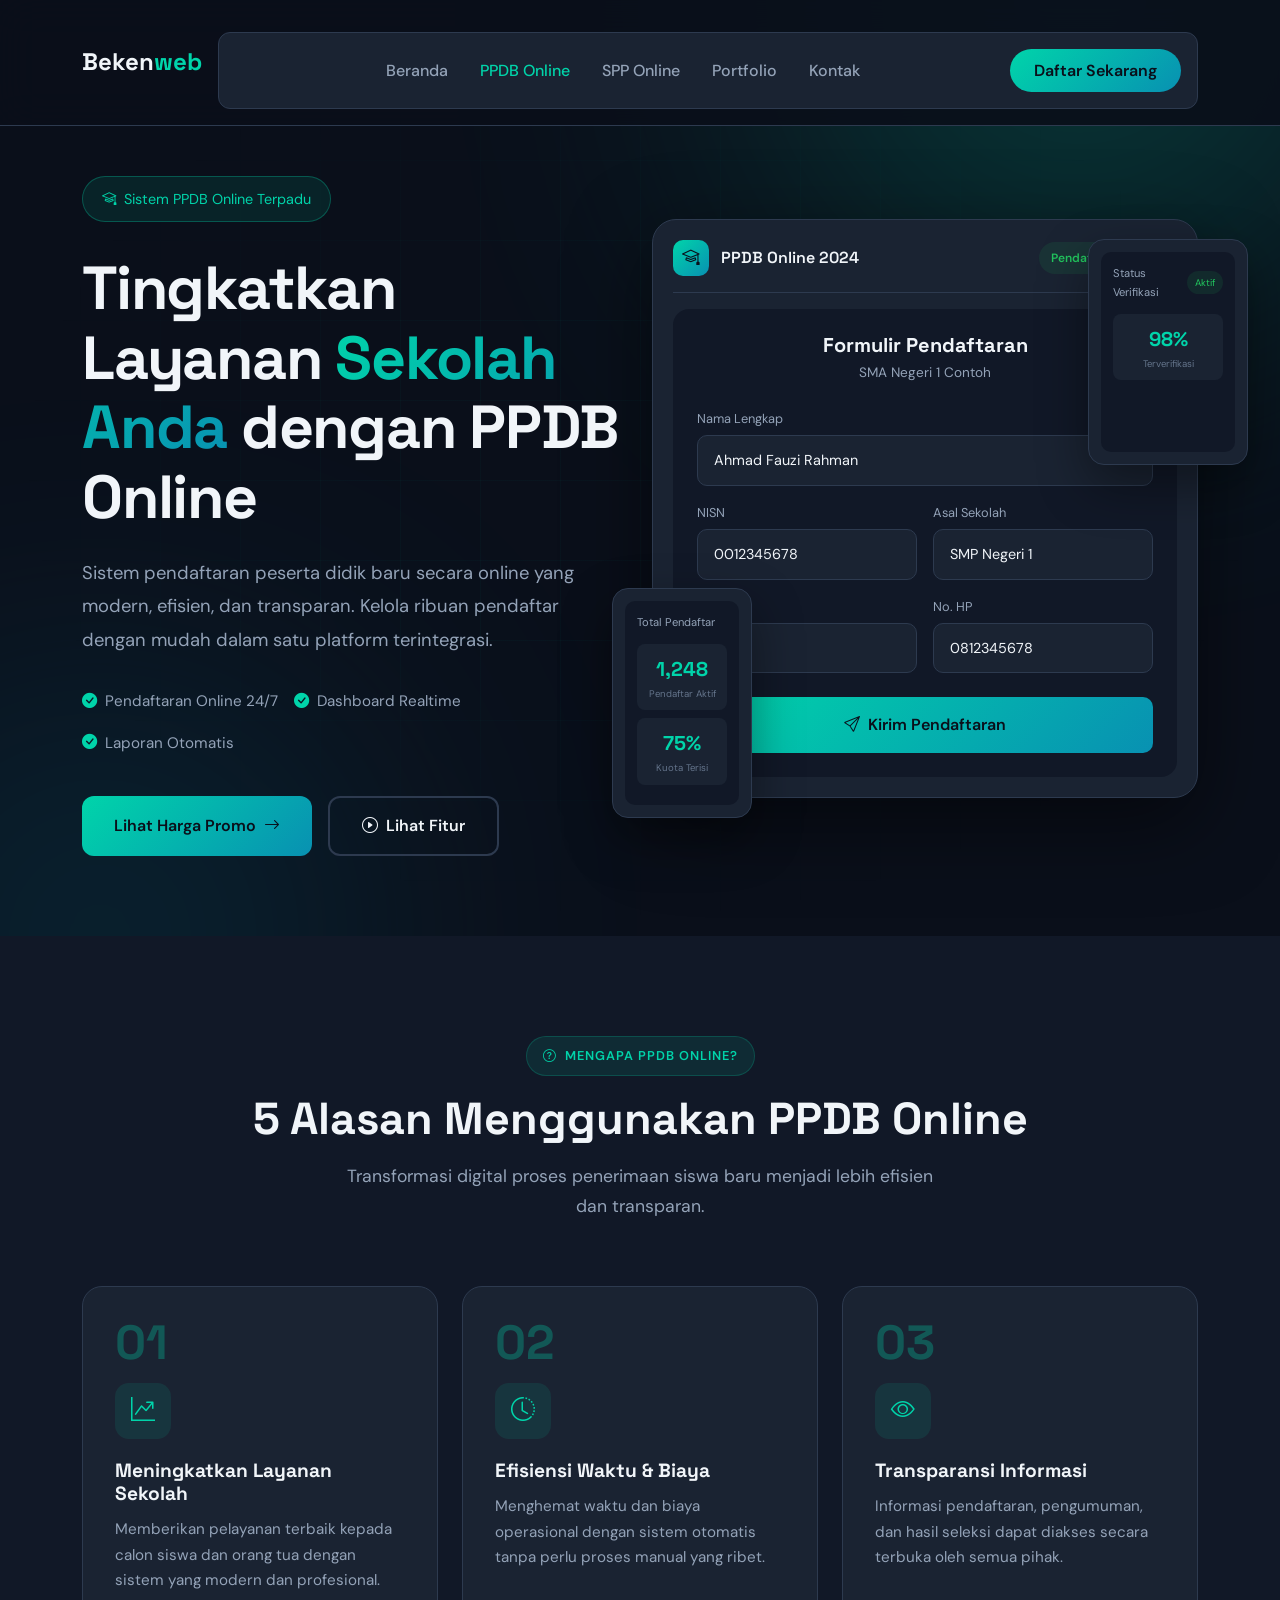
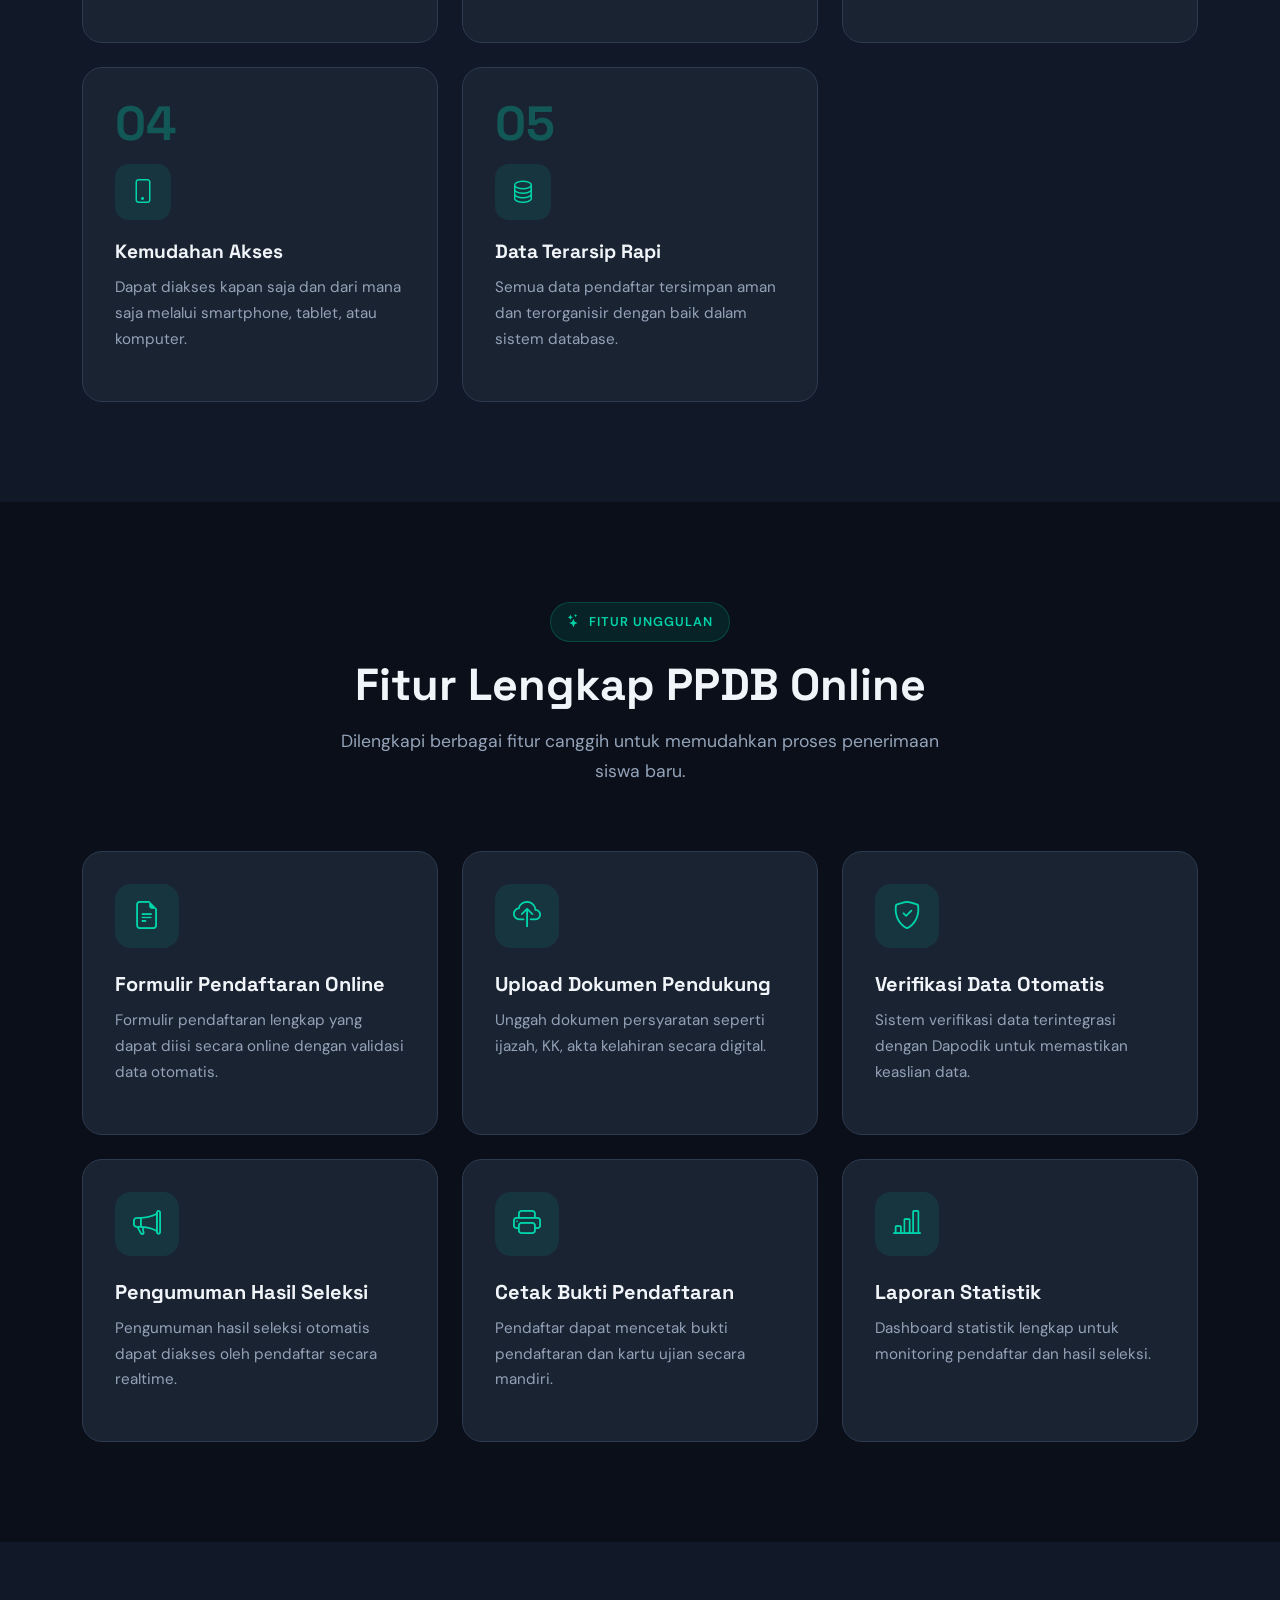
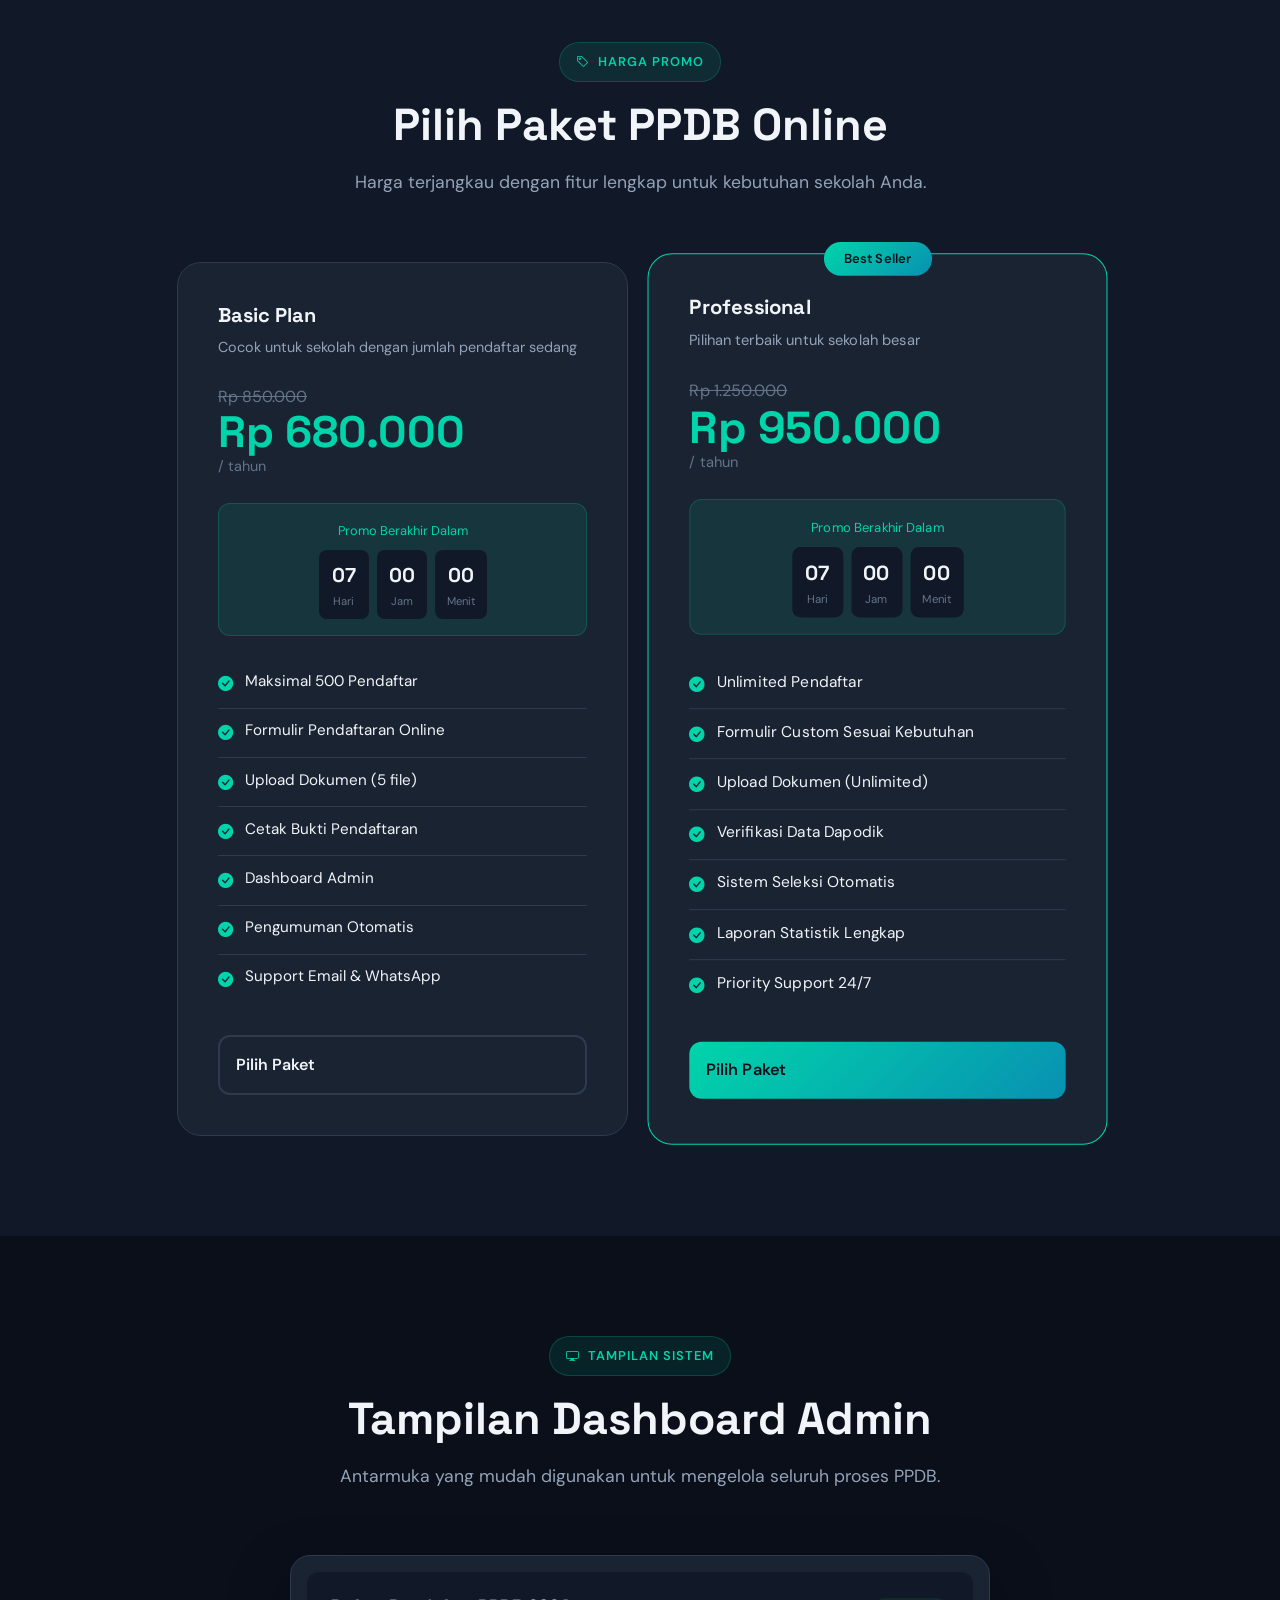
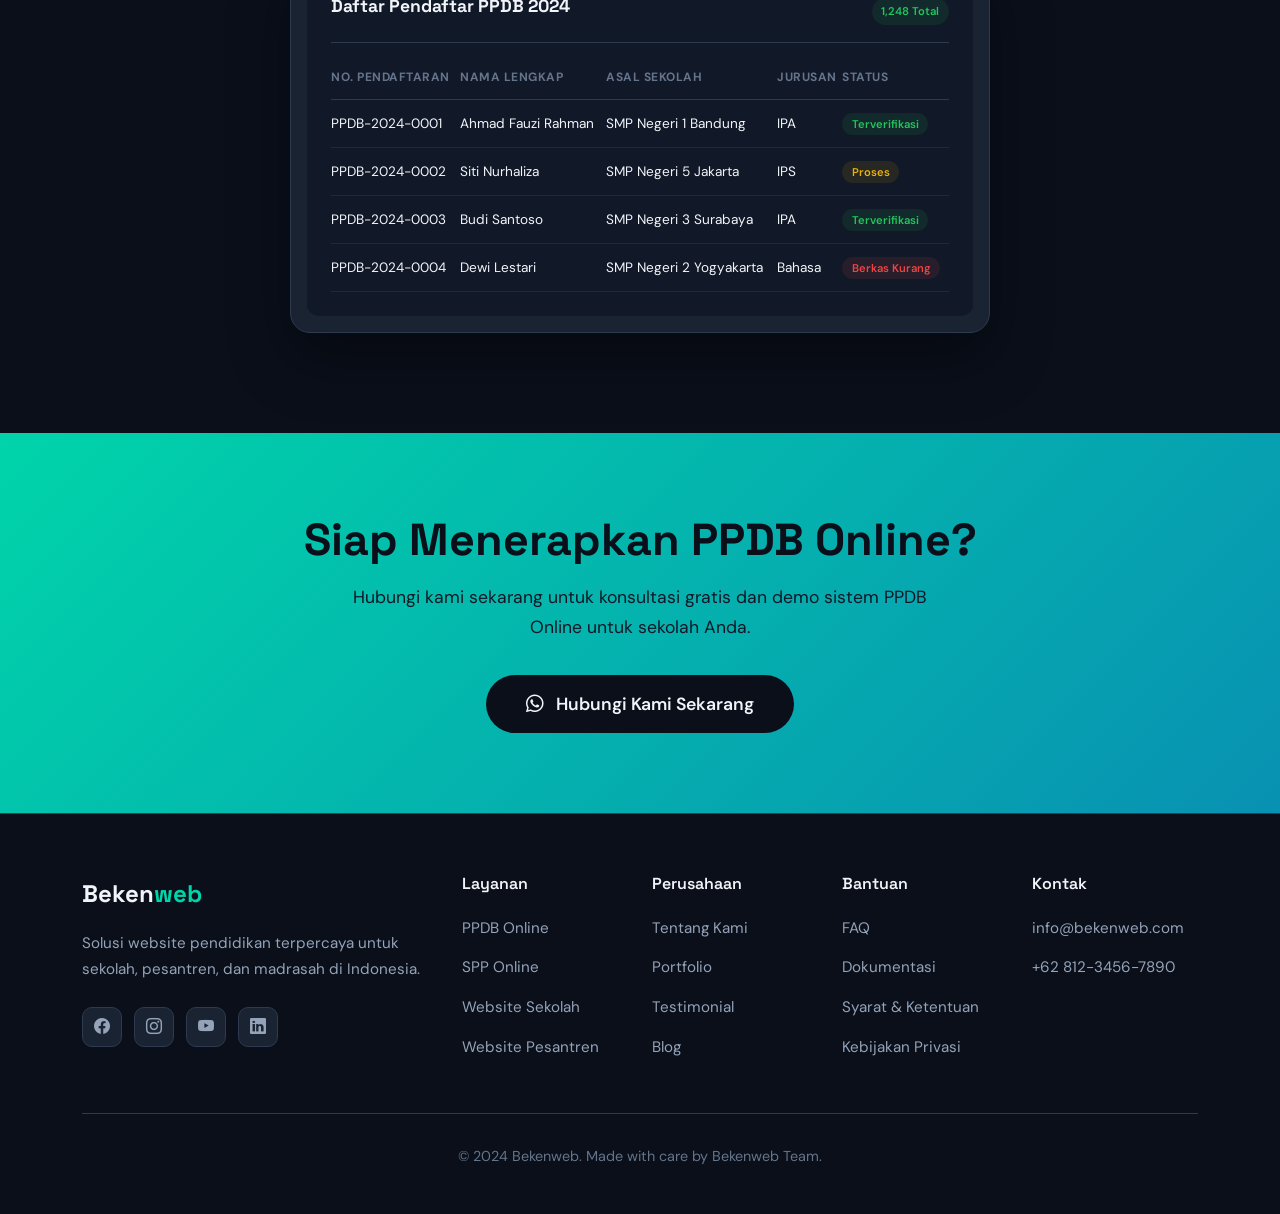
==== ppdb-online.html @ ae6b846a "feat: create new PPDB Online page featuring a hero section and application form mockup." ====
<!DOCTYPE html>
<html lang="id">
<head>
    <meta charset="UTF-8">
    <meta name="viewport" content="width=device-width, initial-scale=1.0">
    <title>PPDB Online - Bekenweb</title>
    <link href="https://cdn.jsdelivr.net/npm/bootstrap@5.3.2/dist/css/bootstrap.min.css" rel="stylesheet">
    <link href="https://cdn.jsdelivr.net/npm/bootstrap-icons@1.11.1/font/bootstrap-icons.css" rel="stylesheet">
    <link href="https://fonts.googleapis.com/css2?family=Space+Grotesk:wght@400;500;600;700&family=DM+Sans:wght@400;500;600;700&display=swap" rel="stylesheet">
    <style>
        :root {
            --bg-primary: #0a0f1a;
            --bg-secondary: #111827;
            --bg-card: #1a2332;
            --accent: #00d4aa;
            --accent-secondary: #0891b2;
            --text-primary: #f1f5f9;
            --text-secondary: #94a3b8;
            --text-muted: #64748b;
            --border-color: #2d3a4f;
            --gradient-1: linear-gradient(135deg, #00d4aa 0%, #0891b2 100%);
        }

        * {
            margin: 0;
            padding: 0;
            box-sizing: border-box;
        }

        html {
            scroll-behavior: smooth;
        }

        body {
            font-family: 'DM Sans', sans-serif;
            background: var(--bg-primary);
            color: var(--text-primary);
            overflow-x: hidden;
            line-height: 1.7;
        }

        h1, h2, h3, h4, h5, h6 {
            font-family: 'Space Grotesk', sans-serif;
            font-weight: 700;
        }

        /* Navbar */
        .navbar-custom {
            background: rgba(10, 15, 26, 0.9);
            backdrop-filter: blur(20px);
            border-bottom: 1px solid var(--border-color);
            padding: 1rem 0;
            transition: all 0.3s ease;
        }

        .navbar-custom.scrolled {
            padding: 0.5rem 0;
            background: rgba(10, 15, 26, 0.95);
        }

        .navbar-brand {
            font-family: 'Space Grotesk', sans-serif;
            font-weight: 700;
            font-size: 1.5rem;
            color: var(--text-primary) !important;
        }

        .navbar-brand span {
            color: var(--accent);
        }

        .nav-link {
            color: var(--text-secondary) !important;
            font-weight: 500;
            padding: 0.5rem 1rem !important;
            transition: all 0.3s ease;
        }

        .nav-link:hover {
            color: var(--accent) !important;
        }

        .nav-link.active {
            color: var(--accent) !important;
        }

        .btn-nav {
            background: var(--gradient-1);
            color: var(--bg-primary) !important;
            border: none;
            padding: 0.6rem 1.5rem;
            border-radius: 50px;
            font-weight: 600;
            transition: all 0.3s ease;
        }

        .btn-nav:hover {
            transform: translateY(-2px);
            box-shadow: 0 8px 25px rgba(0, 212, 170, 0.4);
        }

        /* Hero Section */
        .hero-section {
            min-height: 100vh;
            position: relative;
            display: flex;
            align-items: center;
            padding: 160px 0 80px;
            overflow: hidden;
        }

        .hero-bg {
            position: absolute;
            inset: 0;
            z-index: -1;
        }

        .hero-gradient {
            position: absolute;
            border-radius: 50%;
            filter: blur(150px);
            opacity: 0.4;
        }

        .hero-gradient-1 {
            width: 800px;
            height: 800px;
            background: radial-gradient(circle, var(--accent) 0%, transparent 70%);
            top: -400px;
            right: -200px;
        }

        .hero-gradient-2 {
            width: 600px;
            height: 600px;
            background: radial-gradient(circle, var(--accent-secondary) 0%, transparent 70%);
            bottom: -300px;
            left: -200px;
        }

        .hero-grid {
            position: absolute;
            inset: 0;
            background-image: 
                linear-gradient(rgba(0, 212, 170, 0.03) 1px, transparent 1px),
                linear-gradient(90deg, rgba(0, 212, 170, 0.03) 1px, transparent 1px);
            background-size: 80px 80px;
            mask-image: radial-gradient(ellipse at center, black 30%, transparent 70%);
        }

        .hero-content {
            position: relative;
            z-index: 2;
        }

        .hero-badge {
            display: inline-flex;
            align-items: center;
            gap: 0.5rem;
            background: rgba(0, 212, 170, 0.1);
            border: 1px solid rgba(0, 212, 170, 0.3);
            padding: 0.6rem 1.2rem;
            border-radius: 50px;
            font-size: 0.9rem;
            color: var(--accent);
            margin-bottom: 2rem;
            margin-top: 1rem;
        }

        .hero-title {
            font-size: clamp(2.5rem, 5vw, 3.8rem);
            line-height: 1.15;
            margin-bottom: 1.5rem;
            letter-spacing: -0.02em;
        }

        .hero-title .highlight {
            background: var(--gradient-1);
            -webkit-background-clip: text;
            -webkit-text-fill-color: transparent;
            background-clip: text;
        }

        .hero-desc {
            font-size: 1.15rem;
            color: var(--text-secondary);
            max-width: 520px;
            margin-bottom: 2rem;
            line-height: 1.8;
        }

        .hero-features {
            display: flex;
            flex-wrap: wrap;
            gap: 1rem;
            margin-bottom: 2.5rem;
        }

        .hero-feature-item {
            display: flex;
            align-items: center;
            gap: 0.5rem;
            color: var(--text-secondary);
            font-size: 0.95rem;
        }

        .hero-feature-item i {
            color: var(--accent);
        }

        .hero-buttons {
            display: flex;
            gap: 1rem;
            flex-wrap: wrap;
        }

        .btn-primary-custom {
            background: var(--gradient-1);
            color: var(--bg-primary);
            border: none;
            padding: 1rem 2rem;
            border-radius: 12px;
            font-weight: 600;
            font-size: 1rem;
            transition: all 0.3s ease;
            display: inline-flex;
            align-items: center;
            gap: 0.5rem;
            text-decoration: none;
        }

        .btn-primary-custom:hover {
            transform: translateY(-3px);
            box-shadow: 0 12px 35px rgba(0, 212, 170, 0.4);
            color: var(--bg-primary);
        }

        .btn-secondary-custom {
            background: transparent;
            color: var(--text-primary);
            border: 2px solid var(--border-color);
            padding: 1rem 2rem;
            border-radius: 12px;
            font-weight: 600;
            font-size: 1rem;
            transition: all 0.3s ease;
            display: inline-flex;
            align-items: center;
            gap: 0.5rem;
            text-decoration: none;
        }

        .btn-secondary-custom:hover {
            border-color: var(--accent);
            color: var(--accent);
            background: rgba(0, 212, 170, 0.05);
        }

        /* Hero Mockup */
        .hero-image-wrapper {
            position: relative;
            display: flex;
            justify-content: center;
        }

        .hero-mockup {
            position: relative;
            width: 100%;
            max-width: 550px;
        }

        .mockup-screen {
            background: var(--bg-card);
            border: 1px solid var(--border-color);
            border-radius: 24px;
            padding: 1.25rem;
            box-shadow: 0 25px 80px rgba(0, 0, 0, 0.5);
        }

        .mockup-header {
            display: flex;
            justify-content: space-between;
            align-items: center;
            margin-bottom: 1rem;
            padding-bottom: 1rem;
            border-bottom: 1px solid var(--border-color);
        }

        .mockup-logo {
            display: flex;
            align-items: center;
            gap: 0.75rem;
        }

        .mockup-logo-icon {
            width: 36px;
            height: 36px;
            background: var(--gradient-1);
            border-radius: 10px;
            display: flex;
            align-items: center;
            justify-content: center;
        }

        .mockup-logo-icon i {
            color: var(--bg-primary);
            font-size: 1.1rem;
        }

        .mockup-logo-text {
            font-family: 'Space Grotesk', sans-serif;
            font-weight: 600;
            font-size: 1rem;
        }

        .mockup-status {
            background: rgba(34, 197, 94, 0.1);
            color: #22c55e;
            padding: 0.35rem 0.75rem;
            border-radius: 50px;
            font-size: 0.75rem;
            font-weight: 600;
        }

        .mockup-content {
            background: var(--bg-secondary);
            border-radius: 16px;
            padding: 1.5rem;
        }

        .mockup-form-header {
            text-align: center;
            margin-bottom: 1.5rem;
        }

        .mockup-form-title {
            font-size: 1.25rem;
            margin-bottom: 0.25rem;
        }

        .mockup-form-subtitle {
            color: var(--text-secondary);
            font-size: 0.85rem;
        }

        .mockup-form-group {
            margin-bottom: 1rem;
        }

        .mockup-form-label {
            display: block;
            font-size: 0.8rem;
            color: var(--text-secondary);
            margin-bottom: 0.35rem;
        }

        .mockup-form-input {
            background: var(--bg-card);
            border: 1px solid var(--border-color);
            border-radius: 10px;
            padding: 0.75rem 1rem;
            width: 100%;
            color: var(--text-primary);
            font-size: 0.9rem;
        }

        .mockup-form-row {
            display: grid;
            grid-template-columns: 1fr 1fr;
            gap: 1rem;
        }

        .mockup-form-btn {
            background: var(--gradient-1);
            color: var(--bg-primary);
            border: none;
            padding: 0.875rem;
            border-radius: 10px;
            font-weight: 600;
            width: 100%;
            margin-top: 0.5rem;
            cursor: pointer;
        }

        /* Device Mockups */
        .device-mockup {
            position: absolute;
            background: var(--bg-card);
            border: 1px solid var(--border-color);
            border-radius: 16px;
            padding: 0.75rem;
            box-shadow: 0 20px 50px rgba(0, 0, 0, 0.4);
        }

        .device-mockup-1 {
            width: 140px;
            bottom: -20px;
            left: -40px;
        }

        .device-mockup-2 {
            width: 160px;
            top: 20px;
            right: -50px;
        }

        .device-screen {
            background: var(--bg-secondary);
            border-radius: 10px;
            padding: 0.75rem;
            min-height: 200px;
        }

        .device-header {
            display: flex;
            justify-content: space-between;
            align-items: center;
            margin-bottom: 0.75rem;
        }

        .device-title {
            font-size: 0.7rem;
            color: var(--text-secondary);
        }

        .device-badge {
            font-size: 0.6rem;
            padding: 0.2rem 0.5rem;
            border-radius: 50px;
        }

        .device-badge.success {
            background: rgba(34, 197, 94, 0.1);
            color: #22c55e;
        }

        .device-badge.warning {
            background: rgba(234, 179, 8, 0.1);
            color: #eab308;
        }

        .device-stat {
            text-align: center;
            padding: 0.5rem;
            background: var(--bg-card);
            border-radius: 8px;
            margin-bottom: 0.5rem;
        }

        .device-stat-value {
            font-family: 'Space Grotesk', sans-serif;
            font-size: 1.25rem;
            font-weight: 700;
            color: var(--accent);
        }

        .device-stat-label {
            font-size: 0.6rem;
            color: var(--text-muted);
        }

        /* Reasons Section */
        .reasons-section {
            padding: 100px 0;
            background: var(--bg-secondary);
        }

        .section-header {
            text-align: center;
            margin-bottom: 4rem;
        }

        .section-badge {
            display: inline-flex;
            align-items: center;
            gap: 0.5rem;
            background: rgba(0, 212, 170, 0.1);
            border: 1px solid rgba(0, 212, 170, 0.2);
            padding: 0.5rem 1rem;
            border-radius: 50px;
            font-size: 0.8rem;
            font-weight: 600;
            color: var(--accent);
            text-transform: uppercase;
            letter-spacing: 1px;
            margin-bottom: 1rem;
        }

        .section-title {
            font-size: clamp(2rem, 4vw, 2.8rem);
            margin-bottom: 1rem;
        }

        .section-desc {
            color: var(--text-secondary);
            max-width: 600px;
            margin: 0 auto;
            font-size: 1.1rem;
        }

        .reason-card {
            background: var(--bg-card);
            border: 1px solid var(--border-color);
            border-radius: 20px;
            padding: 2rem;
            height: 100%;
            transition: all 0.3s ease;
            position: relative;
            overflow: hidden;
        }

        .reason-card::before {
            content: '';
            position: absolute;
            top: 0;
            left: 0;
            width: 4px;
            height: 0;
            background: var(--gradient-1);
            transition: all 0.3s ease;
        }

        .reason-card:hover {
            transform: translateY(-5px);
            border-color: rgba(0, 212, 170, 0.3);
        }

        .reason-card:hover::before {
            height: 100%;
        }

        .reason-number {
            font-family: 'Space Grotesk', sans-serif;
            font-size: 3rem;
            font-weight: 700;
            color: var(--accent);
            opacity: 0.3;
            line-height: 1;
            margin-bottom: 1rem;
        }

        .reason-icon {
            width: 56px;
            height: 56px;
            background: rgba(0, 212, 170, 0.1);
            border-radius: 14px;
            display: flex;
            align-items: center;
            justify-content: center;
            margin-bottom: 1.25rem;
            transition: all 0.3s ease;
        }

        .reason-card:hover .reason-icon {
            background: var(--gradient-1);
        }

        .reason-icon i {
            font-size: 1.5rem;
            color: var(--accent);
            transition: all 0.3s ease;
        }

        .reason-card:hover .reason-icon i {
            color: var(--bg-primary);
        }

        .reason-title {
            font-size: 1.2rem;
            margin-bottom: 0.75rem;
        }

        .reason-desc {
            color: var(--text-secondary);
            font-size: 0.95rem;
        }

        /* Features Section */
        .features-section {
            padding: 100px 0;
        }

        .feature-card {
            background: var(--bg-card);
            border: 1px solid var(--border-color);
            border-radius: 20px;
            padding: 2rem;
            height: 100%;
            transition: all 0.3s ease;
            display: flex;
            flex-direction: column;
        }

        .feature-card:hover {
            transform: translateY(-5px);
            border-color: rgba(0, 212, 170, 0.3);
            box-shadow: 0 20px 40px rgba(0, 0, 0, 0.3);
        }

        .feature-icon {
            width: 64px;
            height: 64px;
            background: rgba(0, 212, 170, 0.1);
            border-radius: 16px;
            display: flex;
            align-items: center;
            justify-content: center;
            margin-bottom: 1.5rem;
            transition: all 0.3s ease;
        }

        .feature-card:hover .feature-icon {
            background: var(--gradient-1);
        }

        .feature-icon i {
            font-size: 1.75rem;
            color: var(--accent);
            transition: all 0.3s ease;
        }

        .feature-card:hover .feature-icon i {
            color: var(--bg-primary);
        }

        .feature-title {
            font-size: 1.25rem;
            margin-bottom: 0.75rem;
        }

        .feature-desc {
            color: var(--text-secondary);
            font-size: 0.95rem;
            flex-grow: 1;
        }

        /* Pricing Section */
        .pricing-section {
            padding: 100px 0;
            background: var(--bg-secondary);
        }

        .pricing-card {
            background: var(--bg-card);
            border: 1px solid var(--border-color);
            border-radius: 24px;
            padding: 2.5rem;
            height: 100%;
            position: relative;
            transition: all 0.3s ease;
        }

        .pricing-card.featured {
            border-color: var(--accent);
            transform: scale(1.02);
        }

        .pricing-card.featured::before {
            content: 'Best Seller';
            position: absolute;
            top: -12px;
            left: 50%;
            transform: translateX(-50%);
            background: var(--gradient-1);
            color: var(--bg-primary);
            padding: 0.35rem 1.25rem;
            border-radius: 50px;
            font-size: 0.8rem;
            font-weight: 600;
        }

        .pricing-card:hover {
            transform: translateY(-5px);
        }

        .pricing-card.featured:hover {
            transform: scale(1.02) translateY(-5px);
        }

        .pricing-name {
            font-size: 1.25rem;
            margin-bottom: 0.5rem;
        }

        .pricing-desc {
            color: var(--text-secondary);
            font-size: 0.9rem;
            margin-bottom: 1.5rem;
        }

        .pricing-price {
            margin-bottom: 1.5rem;
        }

        .price-original {
            color: var(--text-muted);
            text-decoration: line-through;
            font-size: 1rem;
        }

        .price-current {
            font-family: 'Space Grotesk', sans-serif;
            font-size: 2.75rem;
            font-weight: 700;
            color: var(--accent);
            line-height: 1;
        }

        .price-period {
            color: var(--text-muted);
            font-size: 0.9rem;
        }

        .countdown-box {
            background: rgba(0, 212, 170, 0.1);
            border: 1px solid rgba(0, 212, 170, 0.2);
            border-radius: 12px;
            padding: 1rem;
            text-align: center;
            margin-bottom: 1.5rem;
        }

        .countdown-label {
            font-size: 0.8rem;
            color: var(--accent);
            margin-bottom: 0.5rem;
        }

        .countdown-timer {
            display: flex;
            justify-content: center;
            gap: 0.5rem;
        }

        .countdown-item {
            background: var(--bg-secondary);
            padding: 0.5rem 0.75rem;
            border-radius: 8px;
            min-width: 50px;
        }

        .countdown-number {
            font-family: 'Space Grotesk', sans-serif;
            font-size: 1.25rem;
            font-weight: 700;
            color: var(--text-primary);
        }

        .countdown-text {
            font-size: 0.7rem;
            color: var(--text-muted);
        }

        .pricing-features {
            list-style: none;
            padding: 0;
            margin: 0 0 2rem;
        }

        .pricing-features li {
            display: flex;
            align-items: flex-start;
            gap: 0.75rem;
            padding: 0.6rem 0;
            border-bottom: 1px solid var(--border-color);
            font-size: 0.95rem;
        }

        .pricing-features li:last-child {
            border-bottom: none;
        }

        .pricing-features i {
            color: var(--accent);
            margin-top: 0.2rem;
        }

        .btn-pricing {
            width: 100%;
            padding: 1rem;
            border-radius: 12px;
            font-weight: 600;
            transition: all 0.3s ease;
        }

        /* Screenshot Section */
        .screenshot-section {
            padding: 100px 0;
        }

        .screenshot-wrapper {
            position: relative;
            display: flex;
            justify-content: center;
            gap: 2rem;
            flex-wrap: wrap;
        }

        .screenshot-device {
            background: var(--bg-card);
            border: 1px solid var(--border-color);
            border-radius: 20px;
            padding: 1rem;
            box-shadow: 0 25px 60px rgba(0, 0, 0, 0.4);
        }

        .screenshot-laptop {
            width: 100%;
            max-width: 700px;
        }

        .screenshot-mobile {
            width: 200px;
            position: absolute;
            bottom: -30px;
            right: 5%;
        }

        .screenshot-screen {
            background: var(--bg-secondary);
            border-radius: 12px;
            overflow: hidden;
        }

        .screenshot-content {
            padding: 1.5rem;
        }

        .screenshot-header {
            display: flex;
            justify-content: space-between;
            align-items: center;
            margin-bottom: 1.5rem;
            padding-bottom: 1rem;
            border-bottom: 1px solid var(--border-color);
        }

        .screenshot-title {
            font-size: 1.1rem;
        }

        .screenshot-table {
            width: 100%;
        }

        .screenshot-table th {
            text-align: left;
            font-size: 0.75rem;
            color: var(--text-muted);
            text-transform: uppercase;
            letter-spacing: 0.5px;
            padding-bottom: 0.75rem;
            border-bottom: 1px solid var(--border-color);
        }

        .screenshot-table td {
            padding: 0.75rem 0;
            font-size: 0.85rem;
            border-bottom: 1px solid rgba(45, 58, 79, 0.5);
        }

        .status-badge {
            padding: 0.25rem 0.6rem;
            border-radius: 50px;
            font-size: 0.7rem;
            font-weight: 600;
        }

        .status-badge.success {
            background: rgba(34, 197, 94, 0.1);
            color: #22c55e;
        }

        .status-badge.pending {
            background: rgba(234, 179, 8, 0.1);
            color: #eab308;
        }

        .status-badge.failed {
            background: rgba(239, 68, 68, 0.1);
            color: #ef4444;
        }

        /* CTA Section */
        .cta-section {
            padding: 80px 0;
            background: var(--gradient-1);
            position: relative;
        }

        .cta-content {
            text-align: center;
        }

        .cta-title {
            font-size: clamp(2rem, 4vw, 2.8rem);
            color: var(--bg-primary);
            margin-bottom: 1rem;
        }

        .cta-desc {
            color: var(--bg-secondary);
            font-size: 1.1rem;
            margin-bottom: 2rem;
            max-width: 600px;
            margin-left: auto;
            margin-right: auto;
        }

        .btn-cta {
            background: var(--bg-primary);
            color: var(--text-primary);
            border: none;
            padding: 1rem 2.5rem;
            border-radius: 50px;
            font-weight: 600;
            font-size: 1.1rem;
            transition: all 0.3s ease;
            text-decoration: none;
            display: inline-block;
        }

        .btn-cta:hover {
            background: var(--bg-secondary);
            color: var(--accent);
        }

        /* Footer */
        .footer {
            background: var(--bg-primary);
            border-top: 1px solid var(--border-color);
            padding: 60px 0 30px;
        }

        .footer-brand {
            font-family: 'Space Grotesk', sans-serif;
            font-size: 1.5rem;
            font-weight: 700;
            color: var(--text-primary);
            margin-bottom: 1rem;
        }

        .footer-brand span {
            color: var(--accent);
        }

        .footer-desc {
            color: var(--text-secondary);
            font-size: 0.95rem;
            margin-bottom: 1.5rem;
        }

        .footer-title {
            font-size: 1rem;
            font-weight: 600;
            margin-bottom: 1.25rem;
            color: var(--text-primary);
        }

        .footer-links {
            list-style: none;
            padding: 0;
            margin: 0;
        }

        .footer-links li {
            margin-bottom: 0.75rem;
        }

        .footer-links a {
            color: var(--text-secondary);
            text-decoration: none;
            font-size: 0.95rem;
            transition: all 0.3s ease;
        }

        .footer-links a:hover {
            color: var(--accent);
        }

        .footer-social {
            display: flex;
            gap: 0.75rem;
        }

        .social-link {
            width: 40px;
            height: 40px;
            background: var(--bg-card);
            border: 1px solid var(--border-color);
            border-radius: 10px;
            display: flex;
            align-items: center;
            justify-content: center;
            color: var(--text-secondary);
            transition: all 0.3s ease;
        }

        .social-link:hover {
            background: var(--accent);
            border-color: var(--accent);
            color: var(--bg-primary);
        }

        .footer-bottom {
            border-top: 1px solid var(--border-color);
            padding-top: 30px;
            margin-top: 40px;
            text-align: center;
            color: var(--text-muted);
            font-size: 0.9rem;
        }

        /* Responsive */
        @media (max-width: 1200px) {
            .device-mockup {
                display: none;
            }

            .screenshot-mobile {
                display: none;
            }
        }

        @media (max-width: 991px) {
            .hero-section {
                text-align: center;
                padding-top: 140px;
            }

            .hero-desc,
            .hero-features,
            .hero-buttons {
                justify-content: center;
                margin-left: auto;
                margin-right: auto;
            }

            .hero-features {
                display: inline-flex;
            }

            .hero-image-wrapper {
                margin-top: 4rem;
            }
        }

        @media (max-width: 767px) {
            .hero-features {
                flex-direction: column;
                align-items: center;
            }

            .mockup-form-row {
                grid-template-columns: 1fr;
            }

            .pricing-card.featured {
                transform: none;
            }

            .pricing-card.featured:hover {
                transform: translateY(-5px);
            }
        }

        /* Mobile Nav */
        .navbar-toggler {
            border: 1px solid var(--border-color);
            padding: 0.5rem;
        }

        .navbar-toggler-icon {
            background-image: url("data:image/svg+xml,%3csvg xmlns='http://www.w3.org/2000/svg' viewBox='0 0 30 30'%3e%3cpath stroke='rgba(241, 245, 249, 1)' stroke-linecap='round' stroke-miterlimit='10' stroke-width='2' d='M4 7h22M4 15h22M4 23h22'/%3e%3c/svg%3e");
        }

        .navbar-collapse {
            background: var(--bg-card);
            margin-top: 1rem;
            border-radius: 12px;
            padding: 1rem;
            border: 1px solid var(--border-color);
        }
    </style>
</head>
<body>
    <!-- Navbar -->
    <nav class="navbar navbar-expand-lg navbar-custom fixed-top">
        <div class="container">
            <a class="navbar-brand" href="index.html">Beken<span>web</span></a>
            <button class="navbar-toggler" type="button" data-bs-toggle="collapse" data-bs-target="#navbarNav">
                <span class="navbar-toggler-icon"></span>
            </button>
            <div class="collapse navbar-collapse" id="navbarNav">
                <ul class="navbar-nav mx-auto">
                    <li class="nav-item">
                        <a class="nav-link" href="index.html">Beranda</a>
                    </li>
                    <li class="nav-item">
                        <a class="nav-link active" href="#">PPDB Online</a>
                    </li>
                    <li class="nav-item">
                        <a class="nav-link" href="spp.html">SPP Online</a>
                    </li>
                    <li class="nav-item">
                        <a class="nav-link" href="index.html#portfolio">Portfolio</a>
                    </li>
                    <li class="nav-item">
                        <a class="nav-link" href="index.html#contact">Kontak</a>
                    </li>
                </ul>
                <a href="#pricing" class="btn btn-nav">Daftar Sekarang</a>
            </div>
        </div>
    </nav>

    <!-- Hero Section -->
    <section class="hero-section">
        <div class="hero-bg">
            <div class="hero-gradient hero-gradient-1"></div>
            <div class="hero-gradient hero-gradient-2"></div>
            <div class="hero-grid"></div>
        </div>
        <div class="container">
            <div class="row align-items-center">
                <div class="col-xl-6 col-lg-6">
                    <div class="hero-content">
                        <div class="hero-badge">
                            <i class="bi bi-mortarboard"></i>
                            Sistem PPDB Online Terpadu
                        </div>
                        <h1 class="hero-title">
                            Tingkatkan Layanan <span class="highlight">Sekolah Anda</span> dengan PPDB Online
                        </h1>
                        <p class="hero-desc">
                            Sistem pendaftaran peserta didik baru secara online yang modern, efisien, dan transparan. Kelola ribuan pendaftar dengan mudah dalam satu platform terintegrasi.
                        </p>
                        <div class="hero-features">
                            <div class="hero-feature-item">
                                <i class="bi bi-check-circle-fill"></i>
                                <span>Pendaftaran Online 24/7</span>
                            </div>
                            <div class="hero-feature-item">
                                <i class="bi bi-check-circle-fill"></i>
                                <span>Dashboard Realtime</span>
                            </div>
                            <div class="hero-feature-item">
                                <i class="bi bi-check-circle-fill"></i>
                                <span>Laporan Otomatis</span>
                            </div>
                        </div>
                        <div class="hero-buttons">
                            <a href="#pricing" class="btn btn-primary-custom">
                                Lihat Harga Promo
                                <i class="bi bi-arrow-right"></i>
                            </a>
                            <a href="#features" class="btn btn-secondary-custom">
                                <i class="bi bi-play-circle"></i>
                                Lihat Fitur
                            </a>
                        </div>
                    </div>
                </div>
                <div class="col-xl-6 col-lg-6">
                    <div class="hero-image-wrapper">
                        <div class="hero-mockup">
                            <div class="mockup-screen">
                                <div class="mockup-header">
                                    <div class="mockup-logo">
                                        <div class="mockup-logo-icon">
                                            <i class="bi bi-mortarboard"></i>
                                        </div>
                                        <span class="mockup-logo-text">PPDB Online 2024</span>
                                    </div>
                                    <div class="mockup-status">Pendaftaran Dibuka</div>
                                </div>
                                <div class="mockup-content">
                                    <div class="mockup-form-header">
                                        <h5 class="mockup-form-title">Formulir Pendaftaran</h5>
                                        <p class="mockup-form-subtitle">SMA Negeri 1 Contoh</p>
                                    </div>
                                    <div class="mockup-form-group">
                                        <span class="mockup-form-label">Nama Lengkap</span>
                                        <div class="mockup-form-input">Ahmad Fauzi Rahman</div>
                                    </div>
                                    <div class="mockup-form-row">
                                        <div class="mockup-form-group">
                                            <span class="mockup-form-label">NISN</span>
                                            <div class="mockup-form-input">0012345678</div>
                                        </div>
                                        <div class="mockup-form-group">
                                            <span class="mockup-form-label">Asal Sekolah</span>
                                            <div class="mockup-form-input">SMP Negeri 1</div>
                                        </div>
                                    </div>
                                    <div class="mockup-form-row">
                                        <div class="mockup-form-group">
                                            <span class="mockup-form-label">Jurusan</span>
                                            <div class="mockup-form-input">IPA</div>
                                        </div>
                                        <div class="mockup-form-group">
                                            <span class="mockup-form-label">No. HP</span>
                                            <div class="mockup-form-input">0812345678</div>
                                        </div>
                                    </div>
                                    <button class="mockup-form-btn">
                                        <i class="bi bi-send me-2"></i>Kirim Pendaftaran
                                    </button>
                                </div>
                            </div>
                        </div>
                        <!-- Device Mockups -->
                        <div class="device-mockup device-mockup-1">
                            <div class="device-screen">
                                <div class="device-header">
                                    <span class="device-title">Total Pendaftar</span>
                                </div>
                                <div class="device-stat">
                                    <div class="device-stat-value">1,248</div>
                                    <div class="device-stat-label">Pendaftar Aktif</div>
                                </div>
                                <div class="device-stat">
                                    <div class="device-stat-value">75%</div>
                                    <div class="device-stat-label">Kuota Terisi</div>
                                </div>
                            </div>
                        </div>
                        <div class="device-mockup device-mockup-2">
                            <div class="device-screen">
                                <div class="device-header">
                                    <span class="device-title">Status Verifikasi</span>
                                    <span class="device-badge success">Aktif</span>
                                </div>
                                <div class="device-stat">
                                    <div class="device-stat-value">98%</div>
                                    <div class="device-stat-label">Terverifikasi</div>
                                </div>
                            </div>
                        </div>
                    </div>
                </div>
            </div>
        </div>
    </section>

    <!-- Reasons Section -->
    <section class="reasons-section">
        <div class="container">
            <div class="section-header">
                <div class="section-badge">
                    <i class="bi bi-question-circle"></i>
                    Mengapa PPDB Online?
                </div>
                <h2 class="section-title">5 Alasan Menggunakan PPDB Online</h2>
                <p class="section-desc">
                    Transformasi digital proses penerimaan siswa baru menjadi lebih efisien dan transparan.
                </p>
            </div>
            <div class="row g-4">
                <div class="col-lg-4 col-md-6">
                    <div class="reason-card">
                        <div class="reason-number">01</div>
                        <div class="reason-icon">
                            <i class="bi bi-graph-up-arrow"></i>
                        </div>
                        <h4 class="reason-title">Meningkatkan Layanan Sekolah</h4>
                        <p class="reason-desc">Memberikan pelayanan terbaik kepada calon siswa dan orang tua dengan sistem yang modern dan profesional.</p>
                    </div>
                </div>
                <div class="col-lg-4 col-md-6">
                    <div class="reason-card">
                        <div class="reason-number">02</div>
                        <div class="reason-icon">
                            <i class="bi bi-clock-history"></i>
                        </div>
                        <h4 class="reason-title">Efisiensi Waktu & Biaya</h4>
                        <p class="reason-desc">Menghemat waktu dan biaya operasional dengan sistem otomatis tanpa perlu proses manual yang ribet.</p>
                    </div>
                </div>
                <div class="col-lg-4 col-md-6">
                    <div class="reason-card">
                        <div class="reason-number">03</div>
                        <div class="reason-icon">
                            <i class="bi bi-eye"></i>
                        </div>
                        <h4 class="reason-title">Transparansi Informasi</h4>
                        <p class="reason-desc">Informasi pendaftaran, pengumuman, dan hasil seleksi dapat diakses secara terbuka oleh semua pihak.</p>
                    </div>
                </div>
                <div class="col-lg-4 col-md-6">
                    <div class="reason-card">
                        <div class="reason-number">04</div>
                        <div class="reason-icon">
                            <i class="bi bi-phone"></i>
                        </div>
                        <h4 class="reason-title">Kemudahan Akses</h4>
                        <p class="reason-desc">Dapat diakses kapan saja dan dari mana saja melalui smartphone, tablet, atau komputer.</p>
                    </div>
                </div>
                <div class="col-lg-4 col-md-6">
                    <div class="reason-card">
                        <div class="reason-number">05</div>
                        <div class="reason-icon">
                            <i class="bi bi-database"></i>
                        </div>
                        <h4 class="reason-title">Data Terarsip Rapi</h4>
                        <p class="reason-desc">Semua data pendaftar tersimpan aman dan terorganisir dengan baik dalam sistem database.</p>
                    </div>
                </div>
            </div>
        </div>
    </section>

    <!-- Features Section -->
    <section id="features" class="features-section">
        <div class="container">
            <div class="section-header">
                <div class="section-badge">
                    <i class="bi bi-stars"></i>
                    Fitur Unggulan
                </div>
                <h2 class="section-title">Fitur Lengkap PPDB Online</h2>
                <p class="section-desc">
                    Dilengkapi berbagai fitur canggih untuk memudahkan proses penerimaan siswa baru.
                </p>
            </div>
            <div class="row g-4">
                <div class="col-lg-4 col-md-6">
                    <div class="feature-card">
                        <div class="feature-icon">
                            <i class="bi bi-file-earmark-text"></i>
                        </div>
                        <h4 class="feature-title">Formulir Pendaftaran Online</h4>
                        <p class="feature-desc">Formulir pendaftaran lengkap yang dapat diisi secara online dengan validasi data otomatis.</p>
                    </div>
                </div>
                <div class="col-lg-4 col-md-6">
                    <div class="feature-card">
                        <div class="feature-icon">
                            <i class="bi bi-cloud-upload"></i>
                        </div>
                        <h4 class="feature-title">Upload Dokumen Pendukung</h4>
                        <p class="feature-desc">Unggah dokumen persyaratan seperti ijazah, KK, akta kelahiran secara digital.</p>
                    </div>
                </div>
                <div class="col-lg-4 col-md-6">
                    <div class="feature-card">
                        <div class="feature-icon">
                            <i class="bi bi-shield-check"></i>
                        </div>
                        <h4 class="feature-title">Verifikasi Data Otomatis</h4>
                        <p class="feature-desc">Sistem verifikasi data terintegrasi dengan Dapodik untuk memastikan keaslian data.</p>
                    </div>
                </div>
                <div class="col-lg-4 col-md-6">
                    <div class="feature-card">
                        <div class="feature-icon">
                            <i class="bi bi-megaphone"></i>
                        </div>
                        <h4 class="feature-title">Pengumuman Hasil Seleksi</h4>
                        <p class="feature-desc">Pengumuman hasil seleksi otomatis dapat diakses oleh pendaftar secara realtime.</p>
                    </div>
                </div>
                <div class="col-lg-4 col-md-6">
                    <div class="feature-card">
                        <div class="feature-icon">
                            <i class="bi bi-printer"></i>
                        </div>
                        <h4 class="feature-title">Cetak Bukti Pendaftaran</h4>
                        <p class="feature-desc">Pendaftar dapat mencetak bukti pendaftaran dan kartu ujian secara mandiri.</p>
                    </div>
                </div>
                <div class="col-lg-4 col-md-6">
                    <div class="feature-card">
                        <div class="feature-icon">
                            <i class="bi bi-bar-chart-line"></i>
                        </div>
                        <h4 class="feature-title">Laporan Statistik</h4>
                        <p class="feature-desc">Dashboard statistik lengkap untuk monitoring pendaftar dan hasil seleksi.</p>
                    </div>
                </div>
            </div>
        </div>
    </section>

    <!-- Pricing Section -->
    <section id="pricing" class="pricing-section">
        <div class="container">
            <div class="section-header">
                <div class="section-badge">
                    <i class="bi bi-tag"></i>
                    Harga Promo
                </div>
                <h2 class="section-title">Pilih Paket PPDB Online</h2>
                <p class="section-desc">
                    Harga terjangkau dengan fitur lengkap untuk kebutuhan sekolah Anda.
                </p>
            </div>
            <div class="row g-4 justify-content-center">
                <div class="col-lg-5 col-md-6">
                    <div class="pricing-card">
                        <h3 class="pricing-name">Basic Plan</h3>
                        <p class="pricing-desc">Cocok untuk sekolah dengan jumlah pendaftar sedang</p>
                        <div class="pricing-price">
                            <div class="price-original">Rp 850.000</div>
                            <div class="price-current">Rp 680.000</div>
                            <div class="price-period">/ tahun</div>
                        </div>
                        <div class="countdown-box">
                            <div class="countdown-label">Promo Berakhir Dalam</div>
                            <div class="countdown-timer" id="countdown-basic">
                                <div class="countdown-item">
                                    <div class="countdown-number">07</div>
                                    <div class="countdown-text">Hari</div>
                                </div>
                                <div class="countdown-item">
                                    <div class="countdown-number">12</div>
                                    <div class="countdown-text">Jam</div>
                                </div>
                                <div class="countdown-item">
                                    <div class="countdown-number">45</div>
                                    <div class="countdown-text">Menit</div>
                                </div>
                            </div>
                        </div>
                        <ul class="pricing-features">
                            <li><i class="bi bi-check-circle-fill"></i> Maksimal 500 Pendaftar</li>
                            <li><i class="bi bi-check-circle-fill"></i> Formulir Pendaftaran Online</li>
                            <li><i class="bi bi-check-circle-fill"></i> Upload Dokumen (5 file)</li>
                            <li><i class="bi bi-check-circle-fill"></i> Cetak Bukti Pendaftaran</li>
                            <li><i class="bi bi-check-circle-fill"></i> Dashboard Admin</li>
                            <li><i class="bi bi-check-circle-fill"></i> Pengumuman Otomatis</li>
                            <li><i class="bi bi-check-circle-fill"></i> Support Email & WhatsApp</li>
                        </ul>
                        <a href="https://wa.me/6281234567890?text=Halo,%20saya%20tertarik%20dengan%20paket%20PPDB%20Online%20Basic" class="btn btn-secondary-custom btn-pricing">Pilih Paket</a>
                    </div>
                </div>
                <div class="col-lg-5 col-md-6">
                    <div class="pricing-card featured">
                        <h3 class="pricing-name">Professional</h3>
                        <p class="pricing-desc">Pilihan terbaik untuk sekolah besar</p>
                        <div class="pricing-price">
                            <div class="price-original">Rp 1.250.000</div>
                            <div class="price-current">Rp 950.000</div>
                            <div class="price-period">/ tahun</div>
                        </div>
                        <div class="countdown-box">
                            <div class="countdown-label">Promo Berakhir Dalam</div>
                            <div class="countdown-timer" id="countdown-pro">
                                <div class="countdown-item">
                                    <div class="countdown-number">07</div>
                                    <div class="countdown-text">Hari</div>
                                </div>
                                <div class="countdown-item">
                                    <div class="countdown-number">12</div>
                                    <div class="countdown-text">Jam</div>
                                </div>
                                <div class="countdown-item">
                                    <div class="countdown-number">45</div>
                                    <div class="countdown-text">Menit</div>
                                </div>
                            </div>
                        </div>
                        <ul class="pricing-features">
                            <li><i class="bi bi-check-circle-fill"></i> Unlimited Pendaftar</li>
                            <li><i class="bi bi-check-circle-fill"></i> Formulir Custom Sesuai Kebutuhan</li>
                            <li><i class="bi bi-check-circle-fill"></i> Upload Dokumen (Unlimited)</li>
                            <li><i class="bi bi-check-circle-fill"></i> Verifikasi Data Dapodik</li>
                            <li><i class="bi bi-check-circle-fill"></i> Sistem Seleksi Otomatis</li>
                            <li><i class="bi bi-check-circle-fill"></i> Laporan Statistik Lengkap</li>
                            <li><i class="bi bi-check-circle-fill"></i> Priority Support 24/7</li>
                        </ul>
                        <a href="https://wa.me/6281234567890?text=Halo,%20saya%20tertarik%20dengan%20paket%20PPDB%20Online%20Professional" class="btn btn-primary-custom btn-pricing">Pilih Paket</a>
                    </div>
                </div>
            </div>
        </div>
    </section>

    <!-- Screenshot Section -->
    <section class="screenshot-section">
        <div class="container">
            <div class="section-header">
                <div class="section-badge">
                    <i class="bi bi-display"></i>
                    Tampilan Sistem
                </div>
                <h2 class="section-title">Tampilan Dashboard Admin</h2>
                <p class="section-desc">
                    Antarmuka yang mudah digunakan untuk mengelola seluruh proses PPDB.
                </p>
            </div>
            <div class="screenshot-wrapper">
                <div class="screenshot-device screenshot-laptop">
                    <div class="screenshot-screen">
                        <div class="screenshot-content">
                            <div class="screenshot-header">
                                <h5 class="screenshot-title">Daftar Pendaftar PPDB 2024</h5>
                                <span class="status-badge success">1,248 Total</span>
                            </div>
                            <table class="screenshot-table">
                                <thead>
                                    <tr>
                                        <th>No. Pendaftaran</th>
                                        <th>Nama Lengkap</th>
                                        <th>Asal Sekolah</th>
                                        <th>Jurusan</th>
                                        <th>Status</th>
                                    </tr>
                                </thead>
                                <tbody>
                                    <tr>
                                        <td>PPDB-2024-0001</td>
                                        <td>Ahmad Fauzi Rahman</td>
                                        <td>SMP Negeri 1 Bandung</td>
                                        <td>IPA</td>
                                        <td><span class="status-badge success">Terverifikasi</span></td>
                                    </tr>
                                    <tr>
                                        <td>PPDB-2024-0002</td>
                                        <td>Siti Nurhaliza</td>
                                        <td>SMP Negeri 5 Jakarta</td>
                                        <td>IPS</td>
                                        <td><span class="status-badge pending">Proses</span></td>
                                    </tr>
                                    <tr>
                                        <td>PPDB-2024-0003</td>
                                        <td>Budi Santoso</td>
                                        <td>SMP Negeri 3 Surabaya</td>
                                        <td>IPA</td>
                                        <td><span class="status-badge success">Terverifikasi</span></td>
                                    </tr>
                                    <tr>
                                        <td>PPDB-2024-0004</td>
                                        <td>Dewi Lestari</td>
                                        <td>SMP Negeri 2 Yogyakarta</td>
                                        <td>Bahasa</td>
                                        <td><span class="status-badge failed">Berkas Kurang</span></td>
                                    </tr>
                                </tbody>
                            </table>
                        </div>
                    </div>
                </div>
            </div>
        </div>
    </section>

    <!-- CTA Section -->
    <section class="cta-section">
        <div class="container">
            <div class="cta-content">
                <h2 class="cta-title">Siap Menerapkan PPDB Online?</h2>
                <p class="cta-desc">
                    Hubungi kami sekarang untuk konsultasi gratis dan demo sistem PPDB Online untuk sekolah Anda.
                </p>
                <a href="https://wa.me/6281234567890?text=Halo,%20saya%20ingin%20konsultasi%20tentang%20PPDB%20Online" class="btn btn-cta">
                    <i class="bi bi-whatsapp me-2"></i>
                    Hubungi Kami Sekarang
                </a>
            </div>
        </div>
    </section>

    <!-- Footer -->
    <footer class="footer">
        <div class="container">
            <div class="row g-4">
                <div class="col-lg-4">
                    <div class="footer-brand">Beken<span>web</span></div>
                    <p class="footer-desc">
                        Solusi website pendidikan terpercaya untuk sekolah, pesantren, dan madrasah di Indonesia.
                    </p>
                    <div class="footer-social">
                        <a href="#" class="social-link"><i class="bi bi-facebook"></i></a>
                        <a href="#" class="social-link"><i class="bi bi-instagram"></i></a>
                        <a href="#" class="social-link"><i class="bi bi-youtube"></i></a>
                        <a href="#" class="social-link"><i class="bi bi-linkedin"></i></a>
                    </div>
                </div>
                <div class="col-lg-2 col-md-4">
                    <h5 class="footer-title">Layanan</h5>
                    <ul class="footer-links">
                        <li><a href="#">PPDB Online</a></li>
                        <li><a href="#">SPP Online</a></li>
                        <li><a href="#">Website Sekolah</a></li>
                        <li><a href="#">Website Pesantren</a></li>
                    </ul>
                </div>
                <div class="col-lg-2 col-md-4">
                    <h5 class="footer-title">Perusahaan</h5>
                    <ul class="footer-links">
                        <li><a href="#">Tentang Kami</a></li>
                        <li><a href="#">Portfolio</a></li>
                        <li><a href="#">Testimonial</a></li>
                        <li><a href="#">Blog</a></li>
                    </ul>
                </div>
                <div class="col-lg-2 col-md-4">
                    <h5 class="footer-title">Bantuan</h5>
                    <ul class="footer-links">
                        <li><a href="#">FAQ</a></li>
                        <li><a href="#">Dokumentasi</a></li>
                        <li><a href="#">Syarat & Ketentuan</a></li>
                        <li><a href="#">Kebijakan Privasi</a></li>
                    </ul>
                </div>
                <div class="col-lg-2">
                    <h5 class="footer-title">Kontak</h5>
                    <ul class="footer-links">
                        <li><a href="mailto:info@bekenweb.com">info@bekenweb.com</a></li>
                        <li><a href="tel:+6281234567890">+62 812-3456-7890</a></li>
                    </ul>
                </div>
            </div>
            <div class="footer-bottom">
                <p>&copy; 2024 Bekenweb. Made with care by Bekenweb Team.</p>
            </div>
        </div>
    </footer>

    <script src="https://cdn.jsdelivr.net/npm/bootstrap@5.3.2/dist/js/bootstrap.bundle.min.js"></script>
    <script>
        // Navbar scroll effect
        var navbar = document.querySelector('.navbar-custom');
        window.addEventListener('scroll', function() {
            if (window.scrollY > 50) {
                navbar.classList.add('scrolled');
            } else {
                navbar.classList.remove('scrolled');
            }
        });

        // Smooth scroll
        document.querySelectorAll('a[href^="#"]').forEach(function(anchor) {
            anchor.addEventListener('click', function(e) {
                e.preventDefault();
                var target = document.querySelector(this.getAttribute('href'));
                if (target) {
                    var navHeight = navbar.offsetHeight;
                    var targetPosition = target.getBoundingClientRect().top + window.pageYOffset - navHeight;
                    window.scrollTo({
                        top: targetPosition,
                        behavior: 'smooth'
                    });
                }
            });
        });

        // Countdown Timer
        function startCountdown() {
            var endDate = new Date();
            endDate.setDate(endDate.getDate() + 7);

            function updateCountdown() {
                var now = new Date();
                var diff = endDate - now;

                if (diff > 0) {
                    var days = Math.floor(diff / (1000 * 60 * 60 * 24));
                    var hours = Math.floor((diff % (1000 * 60 * 60 * 24)) / (1000 * 60 * 60));
                    var minutes = Math.floor((diff % (1000 * 60 * 60)) / (1000 * 60));

                    document.querySelectorAll('.countdown-timer').forEach(function(timer) {
                        var items = timer.querySelectorAll('.countdown-item');
                        if (items[0]) items[0].querySelector('.countdown-number').textContent = String(days).padStart(2, '0');
                        if (items[1]) items[1].querySelector('.countdown-number').textContent = String(hours).padStart(2, '0');
                        if (items[2]) items[2].querySelector('.countdown-number').textContent = String(minutes).padStart(2, '0');
                    });
                }
            }

            updateCountdown();
            setInterval(updateCountdown, 60000);
        }

        startCountdown();
    </script>
</body>
</html>
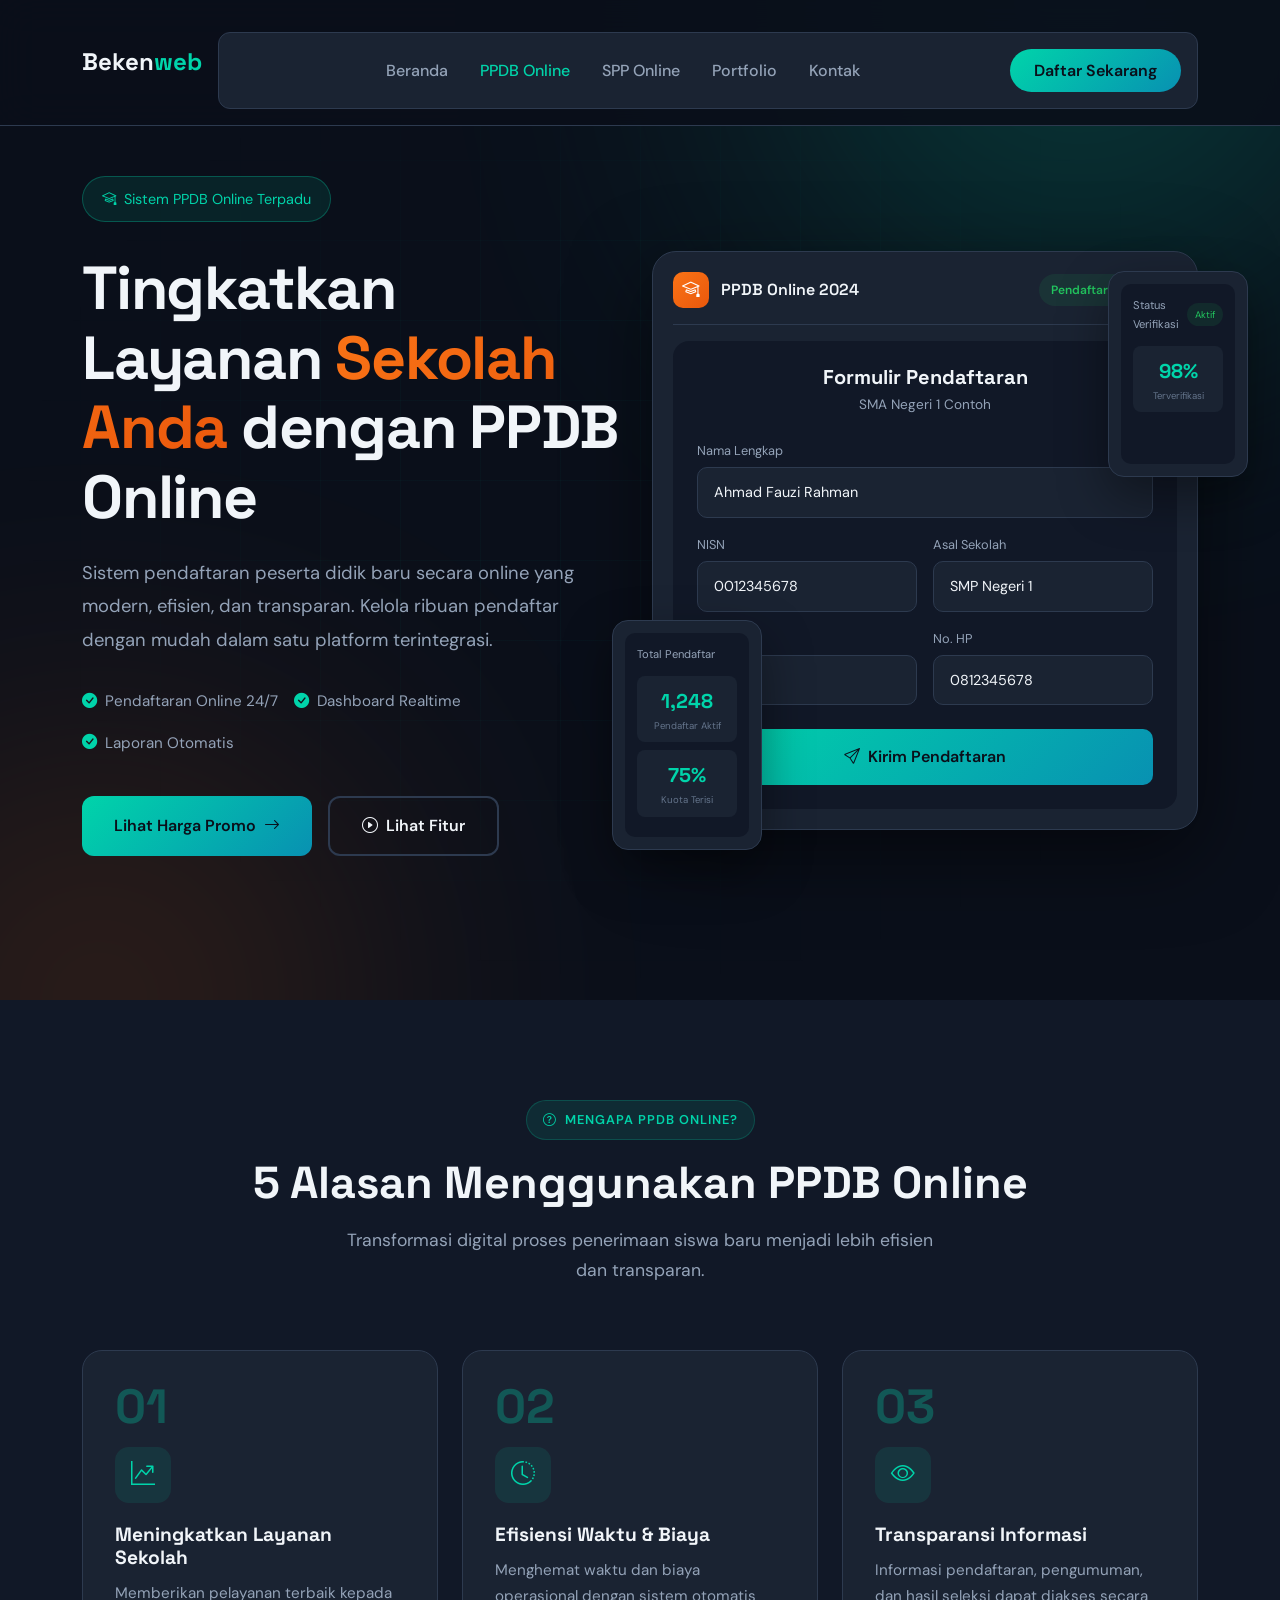
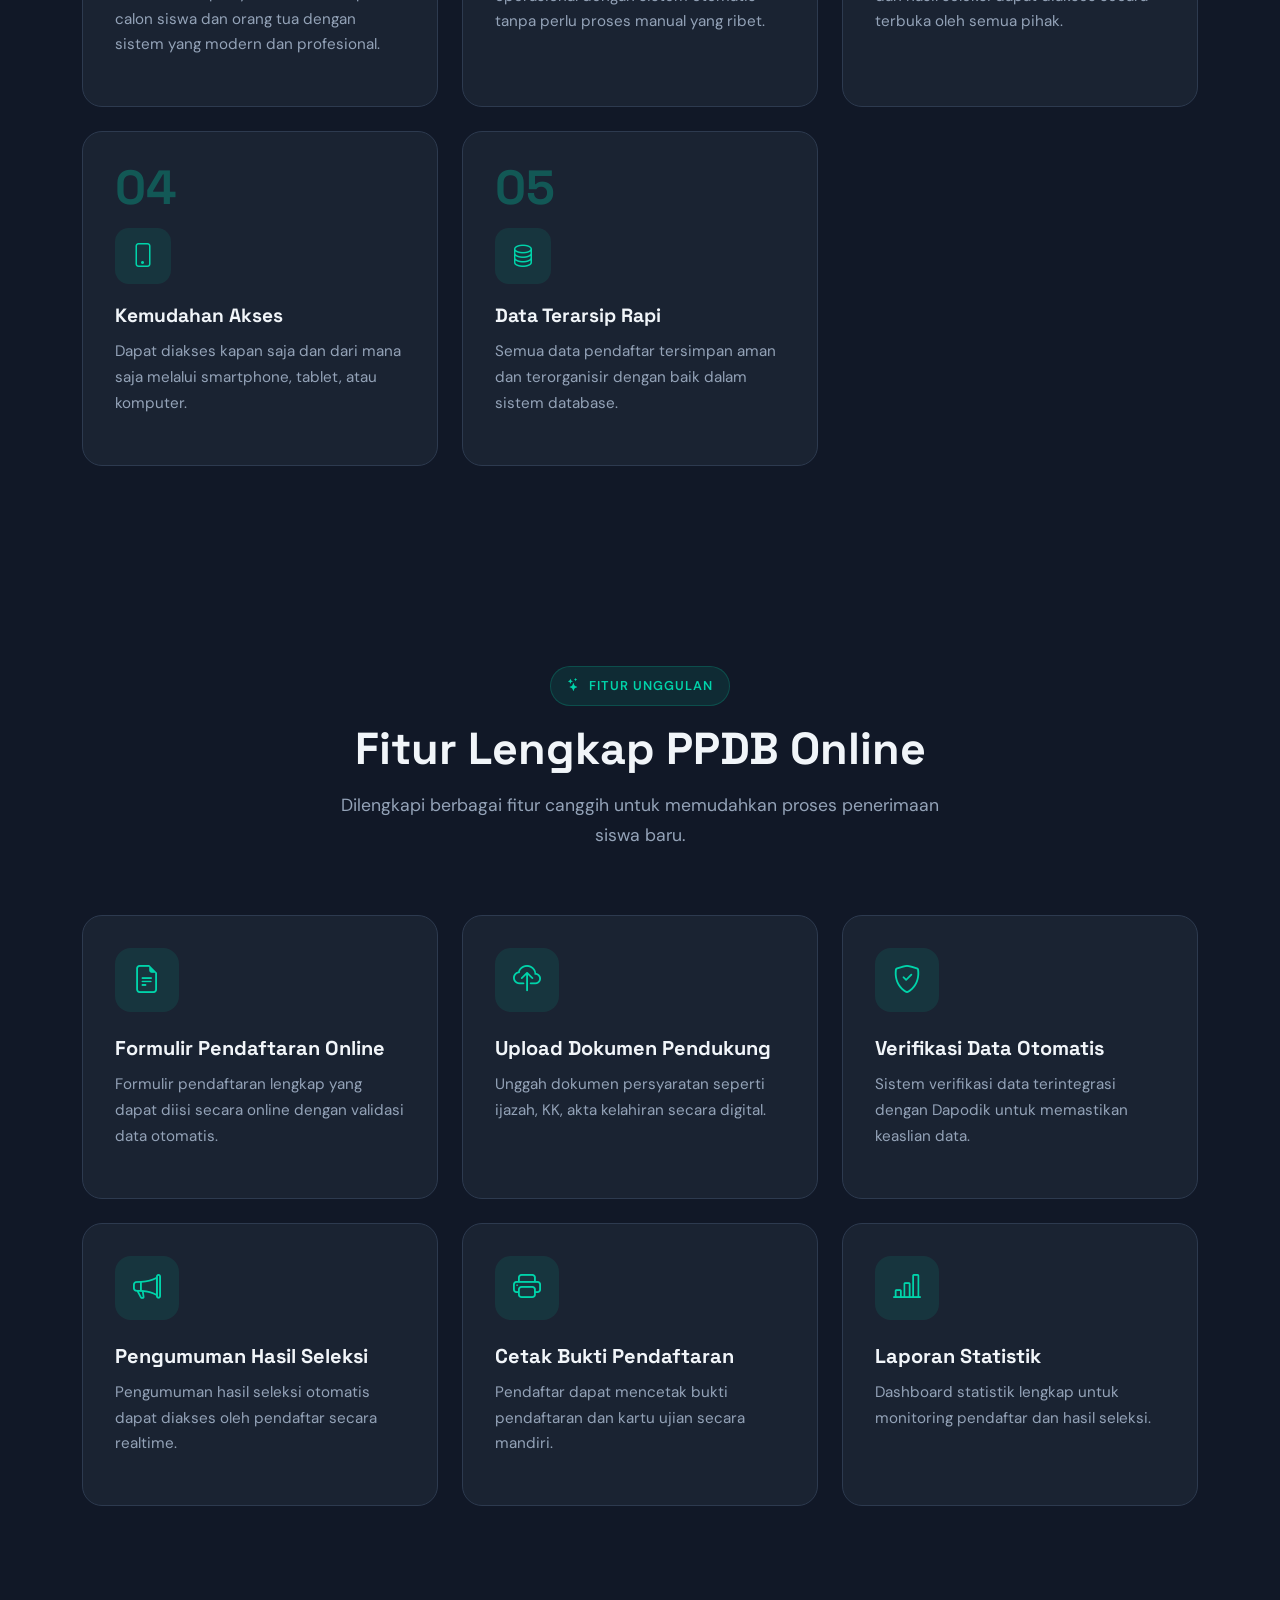
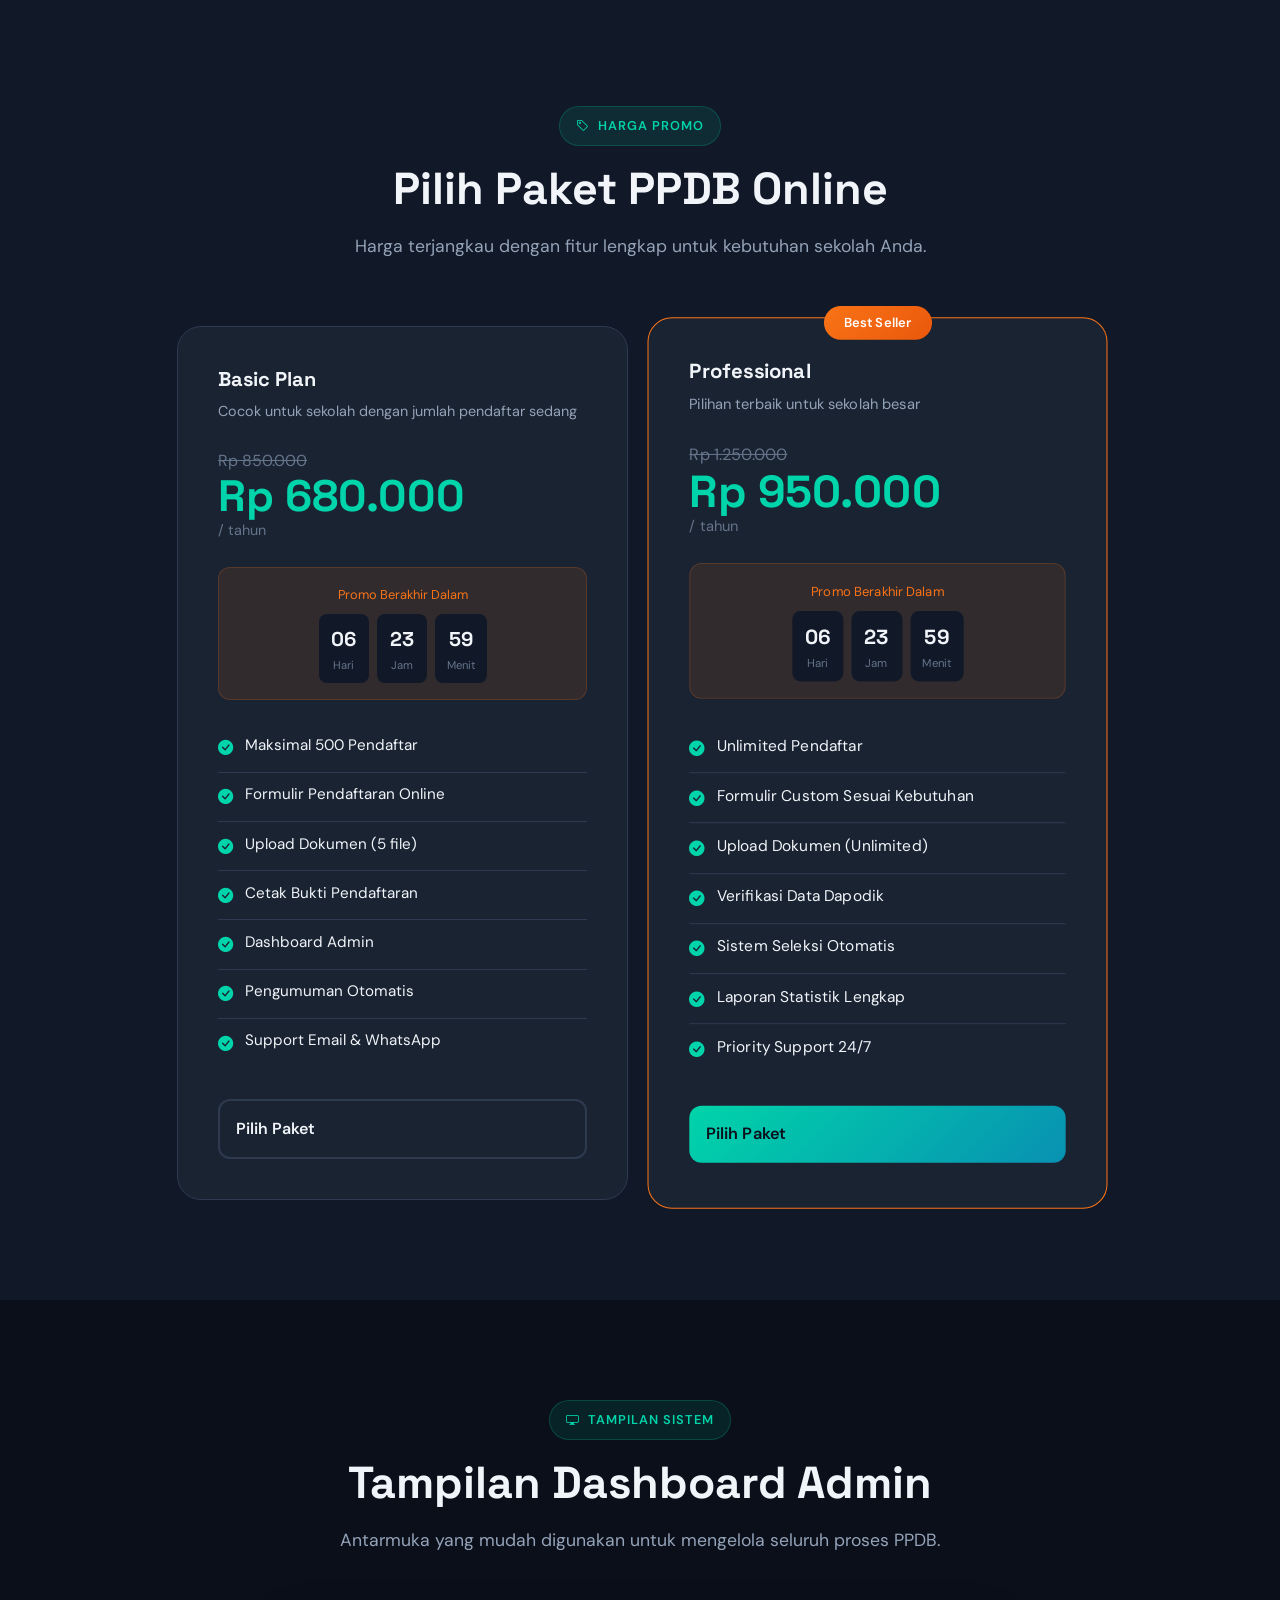
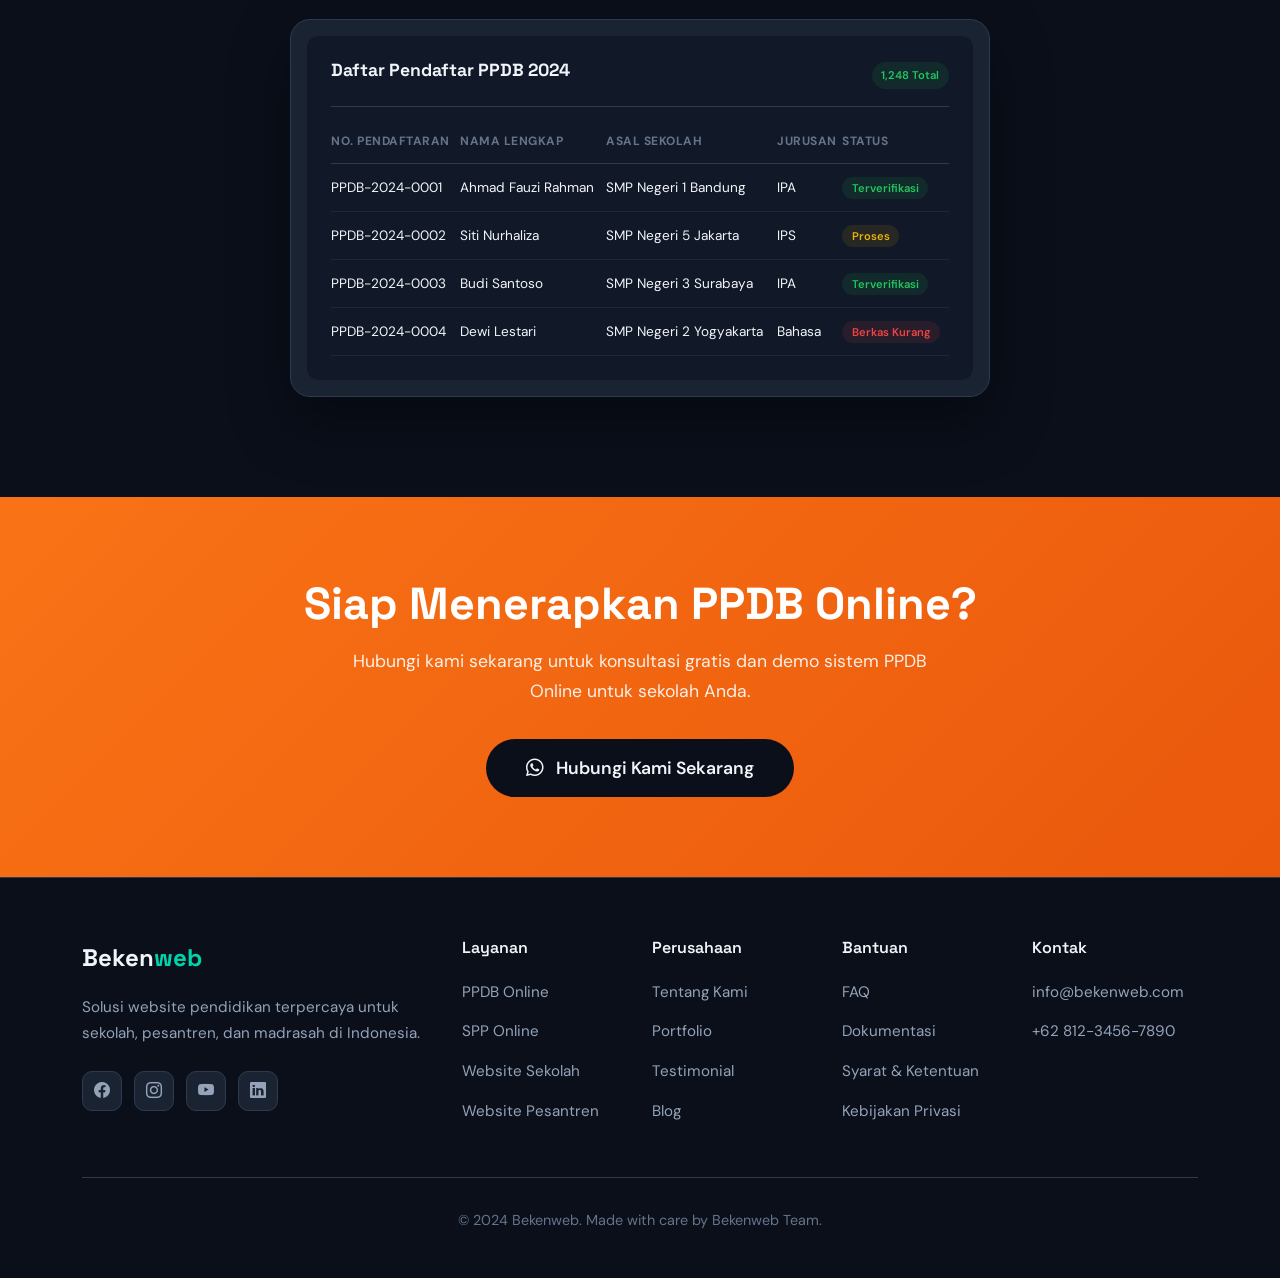
==== commit c6b3a60f: "refactor: Extract inline CSS from `spp-online.html` and `ppdb-online.html` into `style/main.css` and" ====
--- a/ppdb-online.html
+++ b/ppdb-online.html
@@ -7,1081 +7,7 @@
     <link href="https://cdn.jsdelivr.net/npm/bootstrap@5.3.2/dist/css/bootstrap.min.css" rel="stylesheet">
     <link href="https://cdn.jsdelivr.net/npm/bootstrap-icons@1.11.1/font/bootstrap-icons.css" rel="stylesheet">
     <link href="https://fonts.googleapis.com/css2?family=Space+Grotesk:wght@400;500;600;700&family=DM+Sans:wght@400;500;600;700&display=swap" rel="stylesheet">
-    <style>
-        :root {
-            --bg-primary: #0a0f1a;
-            --bg-secondary: #111827;
-            --bg-card: #1a2332;
-            --accent: #00d4aa;
-            --accent-secondary: #0891b2;
-            --text-primary: #f1f5f9;
-            --text-secondary: #94a3b8;
-            --text-muted: #64748b;
-            --border-color: #2d3a4f;
-            --gradient-1: linear-gradient(135deg, #00d4aa 0%, #0891b2 100%);
-        }
-
-        * {
-            margin: 0;
-            padding: 0;
-            box-sizing: border-box;
-        }
-
-        html {
-            scroll-behavior: smooth;
-        }
-
-        body {
-            font-family: 'DM Sans', sans-serif;
-            background: var(--bg-primary);
-            color: var(--text-primary);
-            overflow-x: hidden;
-            line-height: 1.7;
-        }
-
-        h1, h2, h3, h4, h5, h6 {
-            font-family: 'Space Grotesk', sans-serif;
-            font-weight: 700;
-        }
-
-        /* Navbar */
-        .navbar-custom {
-            background: rgba(10, 15, 26, 0.9);
-            backdrop-filter: blur(20px);
-            border-bottom: 1px solid var(--border-color);
-            padding: 1rem 0;
-            transition: all 0.3s ease;
-        }
-
-        .navbar-custom.scrolled {
-            padding: 0.5rem 0;
-            background: rgba(10, 15, 26, 0.95);
-        }
-
-        .navbar-brand {
-            font-family: 'Space Grotesk', sans-serif;
-            font-weight: 700;
-            font-size: 1.5rem;
-            color: var(--text-primary) !important;
-        }
-
-        .navbar-brand span {
-            color: var(--accent);
-        }
-
-        .nav-link {
-            color: var(--text-secondary) !important;
-            font-weight: 500;
-            padding: 0.5rem 1rem !important;
-            transition: all 0.3s ease;
-        }
-
-        .nav-link:hover {
-            color: var(--accent) !important;
-        }
-
-        .nav-link.active {
-            color: var(--accent) !important;
-        }
-
-        .btn-nav {
-            background: var(--gradient-1);
-            color: var(--bg-primary) !important;
-            border: none;
-            padding: 0.6rem 1.5rem;
-            border-radius: 50px;
-            font-weight: 600;
-            transition: all 0.3s ease;
-        }
-
-        .btn-nav:hover {
-            transform: translateY(-2px);
-            box-shadow: 0 8px 25px rgba(0, 212, 170, 0.4);
-        }
-
-        /* Hero Section */
-        .hero-section {
-            min-height: 100vh;
-            position: relative;
-            display: flex;
-            align-items: center;
-            padding: 160px 0 80px;
-            overflow: hidden;
-        }
-
-        .hero-bg {
-            position: absolute;
-            inset: 0;
-            z-index: -1;
-        }
-
-        .hero-gradient {
-            position: absolute;
-            border-radius: 50%;
-            filter: blur(150px);
-            opacity: 0.4;
-        }
-
-        .hero-gradient-1 {
-            width: 800px;
-            height: 800px;
-            background: radial-gradient(circle, var(--accent) 0%, transparent 70%);
-            top: -400px;
-            right: -200px;
-        }
-
-        .hero-gradient-2 {
-            width: 600px;
-            height: 600px;
-            background: radial-gradient(circle, var(--accent-secondary) 0%, transparent 70%);
-            bottom: -300px;
-            left: -200px;
-        }
-
-        .hero-grid {
-            position: absolute;
-            inset: 0;
-            background-image: 
-                linear-gradient(rgba(0, 212, 170, 0.03) 1px, transparent 1px),
-                linear-gradient(90deg, rgba(0, 212, 170, 0.03) 1px, transparent 1px);
-            background-size: 80px 80px;
-            mask-image: radial-gradient(ellipse at center, black 30%, transparent 70%);
-        }
-
-        .hero-content {
-            position: relative;
-            z-index: 2;
-        }
-
-        .hero-badge {
-            display: inline-flex;
-            align-items: center;
-            gap: 0.5rem;
-            background: rgba(0, 212, 170, 0.1);
-            border: 1px solid rgba(0, 212, 170, 0.3);
-            padding: 0.6rem 1.2rem;
-            border-radius: 50px;
-            font-size: 0.9rem;
-            color: var(--accent);
-            margin-bottom: 2rem;
-            margin-top: 1rem;
-        }
-
-        .hero-title {
-            font-size: clamp(2.5rem, 5vw, 3.8rem);
-            line-height: 1.15;
-            margin-bottom: 1.5rem;
-            letter-spacing: -0.02em;
-        }
-
-        .hero-title .highlight {
-            background: var(--gradient-1);
-            -webkit-background-clip: text;
-            -webkit-text-fill-color: transparent;
-            background-clip: text;
-        }
-
-        .hero-desc {
-            font-size: 1.15rem;
-            color: var(--text-secondary);
-            max-width: 520px;
-            margin-bottom: 2rem;
-            line-height: 1.8;
-        }
-
-        .hero-features {
-            display: flex;
-            flex-wrap: wrap;
-            gap: 1rem;
-            margin-bottom: 2.5rem;
-        }
-
-        .hero-feature-item {
-            display: flex;
-            align-items: center;
-            gap: 0.5rem;
-            color: var(--text-secondary);
-            font-size: 0.95rem;
-        }
-
-        .hero-feature-item i {
-            color: var(--accent);
-        }
-
-        .hero-buttons {
-            display: flex;
-            gap: 1rem;
-            flex-wrap: wrap;
-        }
-
-        .btn-primary-custom {
-            background: var(--gradient-1);
-            color: var(--bg-primary);
-            border: none;
-            padding: 1rem 2rem;
-            border-radius: 12px;
-            font-weight: 600;
-            font-size: 1rem;
-            transition: all 0.3s ease;
-            display: inline-flex;
-            align-items: center;
-            gap: 0.5rem;
-            text-decoration: none;
-        }
-
-        .btn-primary-custom:hover {
-            transform: translateY(-3px);
-            box-shadow: 0 12px 35px rgba(0, 212, 170, 0.4);
-            color: var(--bg-primary);
-        }
-
-        .btn-secondary-custom {
-            background: transparent;
-            color: var(--text-primary);
-            border: 2px solid var(--border-color);
-            padding: 1rem 2rem;
-            border-radius: 12px;
-            font-weight: 600;
-            font-size: 1rem;
-            transition: all 0.3s ease;
-            display: inline-flex;
-            align-items: center;
-            gap: 0.5rem;
-            text-decoration: none;
-        }
-
-        .btn-secondary-custom:hover {
-            border-color: var(--accent);
-            color: var(--accent);
-            background: rgba(0, 212, 170, 0.05);
-        }
-
-        /* Hero Mockup */
-        .hero-image-wrapper {
-            position: relative;
-            display: flex;
-            justify-content: center;
-        }
-
-        .hero-mockup {
-            position: relative;
-            width: 100%;
-            max-width: 550px;
-        }
-
-        .mockup-screen {
-            background: var(--bg-card);
-            border: 1px solid var(--border-color);
-            border-radius: 24px;
-            padding: 1.25rem;
-            box-shadow: 0 25px 80px rgba(0, 0, 0, 0.5);
-        }
-
-        .mockup-header {
-            display: flex;
-            justify-content: space-between;
-            align-items: center;
-            margin-bottom: 1rem;
-            padding-bottom: 1rem;
-            border-bottom: 1px solid var(--border-color);
-        }
-
-        .mockup-logo {
-            display: flex;
-            align-items: center;
-            gap: 0.75rem;
-        }
-
-        .mockup-logo-icon {
-            width: 36px;
-            height: 36px;
-            background: var(--gradient-1);
-            border-radius: 10px;
-            display: flex;
-            align-items: center;
-            justify-content: center;
-        }
-
-        .mockup-logo-icon i {
-            color: var(--bg-primary);
-            font-size: 1.1rem;
-        }
-
-        .mockup-logo-text {
-            font-family: 'Space Grotesk', sans-serif;
-            font-weight: 600;
-            font-size: 1rem;
-        }
-
-        .mockup-status {
-            background: rgba(34, 197, 94, 0.1);
-            color: #22c55e;
-            padding: 0.35rem 0.75rem;
-            border-radius: 50px;
-            font-size: 0.75rem;
-            font-weight: 600;
-        }
-
-        .mockup-content {
-            background: var(--bg-secondary);
-            border-radius: 16px;
-            padding: 1.5rem;
-        }
-
-        .mockup-form-header {
-            text-align: center;
-            margin-bottom: 1.5rem;
-        }
-
-        .mockup-form-title {
-            font-size: 1.25rem;
-            margin-bottom: 0.25rem;
-        }
-
-        .mockup-form-subtitle {
-            color: var(--text-secondary);
-            font-size: 0.85rem;
-        }
-
-        .mockup-form-group {
-            margin-bottom: 1rem;
-        }
-
-        .mockup-form-label {
-            display: block;
-            font-size: 0.8rem;
-            color: var(--text-secondary);
-            margin-bottom: 0.35rem;
-        }
-
-        .mockup-form-input {
-            background: var(--bg-card);
-            border: 1px solid var(--border-color);
-            border-radius: 10px;
-            padding: 0.75rem 1rem;
-            width: 100%;
-            color: var(--text-primary);
-            font-size: 0.9rem;
-        }
-
-        .mockup-form-row {
-            display: grid;
-            grid-template-columns: 1fr 1fr;
-            gap: 1rem;
-        }
-
-        .mockup-form-btn {
-            background: var(--gradient-1);
-            color: var(--bg-primary);
-            border: none;
-            padding: 0.875rem;
-            border-radius: 10px;
-            font-weight: 600;
-            width: 100%;
-            margin-top: 0.5rem;
-            cursor: pointer;
-        }
-
-        /* Device Mockups */
-        .device-mockup {
-            position: absolute;
-            background: var(--bg-card);
-            border: 1px solid var(--border-color);
-            border-radius: 16px;
-            padding: 0.75rem;
-            box-shadow: 0 20px 50px rgba(0, 0, 0, 0.4);
-        }
-
-        .device-mockup-1 {
-            width: 140px;
-            bottom: -20px;
-            left: -40px;
-        }
-
-        .device-mockup-2 {
-            width: 160px;
-            top: 20px;
-            right: -50px;
-        }
-
-        .device-screen {
-            background: var(--bg-secondary);
-            border-radius: 10px;
-            padding: 0.75rem;
-            min-height: 200px;
-        }
-
-        .device-header {
-            display: flex;
-            justify-content: space-between;
-            align-items: center;
-            margin-bottom: 0.75rem;
-        }
-
-        .device-title {
-            font-size: 0.7rem;
-            color: var(--text-secondary);
-        }
-
-        .device-badge {
-            font-size: 0.6rem;
-            padding: 0.2rem 0.5rem;
-            border-radius: 50px;
-        }
-
-        .device-badge.success {
-            background: rgba(34, 197, 94, 0.1);
-            color: #22c55e;
-        }
-
-        .device-badge.warning {
-            background: rgba(234, 179, 8, 0.1);
-            color: #eab308;
-        }
-
-        .device-stat {
-            text-align: center;
-            padding: 0.5rem;
-            background: var(--bg-card);
-            border-radius: 8px;
-            margin-bottom: 0.5rem;
-        }
-
-        .device-stat-value {
-            font-family: 'Space Grotesk', sans-serif;
-            font-size: 1.25rem;
-            font-weight: 700;
-            color: var(--accent);
-        }
-
-        .device-stat-label {
-            font-size: 0.6rem;
-            color: var(--text-muted);
-        }
-
-        /* Reasons Section */
-        .reasons-section {
-            padding: 100px 0;
-            background: var(--bg-secondary);
-        }
-
-        .section-header {
-            text-align: center;
-            margin-bottom: 4rem;
-        }
-
-        .section-badge {
-            display: inline-flex;
-            align-items: center;
-            gap: 0.5rem;
-            background: rgba(0, 212, 170, 0.1);
-            border: 1px solid rgba(0, 212, 170, 0.2);
-            padding: 0.5rem 1rem;
-            border-radius: 50px;
-            font-size: 0.8rem;
-            font-weight: 600;
-            color: var(--accent);
-            text-transform: uppercase;
-            letter-spacing: 1px;
-            margin-bottom: 1rem;
-        }
-
-        .section-title {
-            font-size: clamp(2rem, 4vw, 2.8rem);
-            margin-bottom: 1rem;
-        }
-
-        .section-desc {
-            color: var(--text-secondary);
-            max-width: 600px;
-            margin: 0 auto;
-            font-size: 1.1rem;
-        }
-
-        .reason-card {
-            background: var(--bg-card);
-            border: 1px solid var(--border-color);
-            border-radius: 20px;
-            padding: 2rem;
-            height: 100%;
-            transition: all 0.3s ease;
-            position: relative;
-            overflow: hidden;
-        }
-
-        .reason-card::before {
-            content: '';
-            position: absolute;
-            top: 0;
-            left: 0;
-            width: 4px;
-            height: 0;
-            background: var(--gradient-1);
-            transition: all 0.3s ease;
-        }
-
-        .reason-card:hover {
-            transform: translateY(-5px);
-            border-color: rgba(0, 212, 170, 0.3);
-        }
-
-        .reason-card:hover::before {
-            height: 100%;
-        }
-
-        .reason-number {
-            font-family: 'Space Grotesk', sans-serif;
-            font-size: 3rem;
-            font-weight: 700;
-            color: var(--accent);
-            opacity: 0.3;
-            line-height: 1;
-            margin-bottom: 1rem;
-        }
-
-        .reason-icon {
-            width: 56px;
-            height: 56px;
-            background: rgba(0, 212, 170, 0.1);
-            border-radius: 14px;
-            display: flex;
-            align-items: center;
-            justify-content: center;
-            margin-bottom: 1.25rem;
-            transition: all 0.3s ease;
-        }
-
-        .reason-card:hover .reason-icon {
-            background: var(--gradient-1);
-        }
-
-        .reason-icon i {
-            font-size: 1.5rem;
-            color: var(--accent);
-            transition: all 0.3s ease;
-        }
-
-        .reason-card:hover .reason-icon i {
-            color: var(--bg-primary);
-        }
-
-        .reason-title {
-            font-size: 1.2rem;
-            margin-bottom: 0.75rem;
-        }
-
-        .reason-desc {
-            color: var(--text-secondary);
-            font-size: 0.95rem;
-        }
-
-        /* Features Section */
-        .features-section {
-            padding: 100px 0;
-        }
-
-        .feature-card {
-            background: var(--bg-card);
-            border: 1px solid var(--border-color);
-            border-radius: 20px;
-            padding: 2rem;
-            height: 100%;
-            transition: all 0.3s ease;
-            display: flex;
-            flex-direction: column;
-        }
-
-        .feature-card:hover {
-            transform: translateY(-5px);
-            border-color: rgba(0, 212, 170, 0.3);
-            box-shadow: 0 20px 40px rgba(0, 0, 0, 0.3);
-        }
-
-        .feature-icon {
-            width: 64px;
-            height: 64px;
-            background: rgba(0, 212, 170, 0.1);
-            border-radius: 16px;
-            display: flex;
-            align-items: center;
-            justify-content: center;
-            margin-bottom: 1.5rem;
-            transition: all 0.3s ease;
-        }
-
-        .feature-card:hover .feature-icon {
-            background: var(--gradient-1);
-        }
-
-        .feature-icon i {
-            font-size: 1.75rem;
-            color: var(--accent);
-            transition: all 0.3s ease;
-        }
-
-        .feature-card:hover .feature-icon i {
-            color: var(--bg-primary);
-        }
-
-        .feature-title {
-            font-size: 1.25rem;
-            margin-bottom: 0.75rem;
-        }
-
-        .feature-desc {
-            color: var(--text-secondary);
-            font-size: 0.95rem;
-            flex-grow: 1;
-        }
-
-        /* Pricing Section */
-        .pricing-section {
-            padding: 100px 0;
-            background: var(--bg-secondary);
-        }
-
-        .pricing-card {
-            background: var(--bg-card);
-            border: 1px solid var(--border-color);
-            border-radius: 24px;
-            padding: 2.5rem;
-            height: 100%;
-            position: relative;
-            transition: all 0.3s ease;
-        }
-
-        .pricing-card.featured {
-            border-color: var(--accent);
-            transform: scale(1.02);
-        }
-
-        .pricing-card.featured::before {
-            content: 'Best Seller';
-            position: absolute;
-            top: -12px;
-            left: 50%;
-            transform: translateX(-50%);
-            background: var(--gradient-1);
-            color: var(--bg-primary);
-            padding: 0.35rem 1.25rem;
-            border-radius: 50px;
-            font-size: 0.8rem;
-            font-weight: 600;
-        }
-
-        .pricing-card:hover {
-            transform: translateY(-5px);
-        }
-
-        .pricing-card.featured:hover {
-            transform: scale(1.02) translateY(-5px);
-        }
-
-        .pricing-name {
-            font-size: 1.25rem;
-            margin-bottom: 0.5rem;
-        }
-
-        .pricing-desc {
-            color: var(--text-secondary);
-            font-size: 0.9rem;
-            margin-bottom: 1.5rem;
-        }
-
-        .pricing-price {
-            margin-bottom: 1.5rem;
-        }
-
-        .price-original {
-            color: var(--text-muted);
-            text-decoration: line-through;
-            font-size: 1rem;
-        }
-
-        .price-current {
-            font-family: 'Space Grotesk', sans-serif;
-            font-size: 2.75rem;
-            font-weight: 700;
-            color: var(--accent);
-            line-height: 1;
-        }
-
-        .price-period {
-            color: var(--text-muted);
-            font-size: 0.9rem;
-        }
-
-        .countdown-box {
-            background: rgba(0, 212, 170, 0.1);
-            border: 1px solid rgba(0, 212, 170, 0.2);
-            border-radius: 12px;
-            padding: 1rem;
-            text-align: center;
-            margin-bottom: 1.5rem;
-        }
-
-        .countdown-label {
-            font-size: 0.8rem;
-            color: var(--accent);
-            margin-bottom: 0.5rem;
-        }
-
-        .countdown-timer {
-            display: flex;
-            justify-content: center;
-            gap: 0.5rem;
-        }
-
-        .countdown-item {
-            background: var(--bg-secondary);
-            padding: 0.5rem 0.75rem;
-            border-radius: 8px;
-            min-width: 50px;
-        }
-
-        .countdown-number {
-            font-family: 'Space Grotesk', sans-serif;
-            font-size: 1.25rem;
-            font-weight: 700;
-            color: var(--text-primary);
-        }
-
-        .countdown-text {
-            font-size: 0.7rem;
-            color: var(--text-muted);
-        }
-
-        .pricing-features {
-            list-style: none;
-            padding: 0;
-            margin: 0 0 2rem;
-        }
-
-        .pricing-features li {
-            display: flex;
-            align-items: flex-start;
-            gap: 0.75rem;
-            padding: 0.6rem 0;
-            border-bottom: 1px solid var(--border-color);
-            font-size: 0.95rem;
-        }
-
-        .pricing-features li:last-child {
-            border-bottom: none;
-        }
-
-        .pricing-features i {
-            color: var(--accent);
-            margin-top: 0.2rem;
-        }
-
-        .btn-pricing {
-            width: 100%;
-            padding: 1rem;
-            border-radius: 12px;
-            font-weight: 600;
-            transition: all 0.3s ease;
-        }
-
-        /* Screenshot Section */
-        .screenshot-section {
-            padding: 100px 0;
-        }
-
-        .screenshot-wrapper {
-            position: relative;
-            display: flex;
-            justify-content: center;
-            gap: 2rem;
-            flex-wrap: wrap;
-        }
-
-        .screenshot-device {
-            background: var(--bg-card);
-            border: 1px solid var(--border-color);
-            border-radius: 20px;
-            padding: 1rem;
-            box-shadow: 0 25px 60px rgba(0, 0, 0, 0.4);
-        }
-
-        .screenshot-laptop {
-            width: 100%;
-            max-width: 700px;
-        }
-
-        .screenshot-mobile {
-            width: 200px;
-            position: absolute;
-            bottom: -30px;
-            right: 5%;
-        }
-
-        .screenshot-screen {
-            background: var(--bg-secondary);
-            border-radius: 12px;
-            overflow: hidden;
-        }
-
-        .screenshot-content {
-            padding: 1.5rem;
-        }
-
-        .screenshot-header {
-            display: flex;
-            justify-content: space-between;
-            align-items: center;
-            margin-bottom: 1.5rem;
-            padding-bottom: 1rem;
-            border-bottom: 1px solid var(--border-color);
-        }
-
-        .screenshot-title {
-            font-size: 1.1rem;
-        }
-
-        .screenshot-table {
-            width: 100%;
-        }
-
-        .screenshot-table th {
-            text-align: left;
-            font-size: 0.75rem;
-            color: var(--text-muted);
-            text-transform: uppercase;
-            letter-spacing: 0.5px;
-            padding-bottom: 0.75rem;
-            border-bottom: 1px solid var(--border-color);
-        }
-
-        .screenshot-table td {
-            padding: 0.75rem 0;
-            font-size: 0.85rem;
-            border-bottom: 1px solid rgba(45, 58, 79, 0.5);
-        }
-
-        .status-badge {
-            padding: 0.25rem 0.6rem;
-            border-radius: 50px;
-            font-size: 0.7rem;
-            font-weight: 600;
-        }
-
-        .status-badge.success {
-            background: rgba(34, 197, 94, 0.1);
-            color: #22c55e;
-        }
-
-        .status-badge.pending {
-            background: rgba(234, 179, 8, 0.1);
-            color: #eab308;
-        }
-
-        .status-badge.failed {
-            background: rgba(239, 68, 68, 0.1);
-            color: #ef4444;
-        }
-
-        /* CTA Section */
-        .cta-section {
-            padding: 80px 0;
-            background: var(--gradient-1);
-            position: relative;
-        }
-
-        .cta-content {
-            text-align: center;
-        }
-
-        .cta-title {
-            font-size: clamp(2rem, 4vw, 2.8rem);
-            color: var(--bg-primary);
-            margin-bottom: 1rem;
-        }
-
-        .cta-desc {
-            color: var(--bg-secondary);
-            font-size: 1.1rem;
-            margin-bottom: 2rem;
-            max-width: 600px;
-            margin-left: auto;
-            margin-right: auto;
-        }
-
-        .btn-cta {
-            background: var(--bg-primary);
-            color: var(--text-primary);
-            border: none;
-            padding: 1rem 2.5rem;
-            border-radius: 50px;
-            font-weight: 600;
-            font-size: 1.1rem;
-            transition: all 0.3s ease;
-            text-decoration: none;
-            display: inline-block;
-        }
-
-        .btn-cta:hover {
-            background: var(--bg-secondary);
-            color: var(--accent);
-        }
-
-        /* Footer */
-        .footer {
-            background: var(--bg-primary);
-            border-top: 1px solid var(--border-color);
-            padding: 60px 0 30px;
-        }
-
-        .footer-brand {
-            font-family: 'Space Grotesk', sans-serif;
-            font-size: 1.5rem;
-            font-weight: 700;
-            color: var(--text-primary);
-            margin-bottom: 1rem;
-        }
-
-        .footer-brand span {
-            color: var(--accent);
-        }
-
-        .footer-desc {
-            color: var(--text-secondary);
-            font-size: 0.95rem;
-            margin-bottom: 1.5rem;
-        }
-
-        .footer-title {
-            font-size: 1rem;
-            font-weight: 600;
-            margin-bottom: 1.25rem;
-            color: var(--text-primary);
-        }
-
-        .footer-links {
-            list-style: none;
-            padding: 0;
-            margin: 0;
-        }
-
-        .footer-links li {
-            margin-bottom: 0.75rem;
-        }
-
-        .footer-links a {
-            color: var(--text-secondary);
-            text-decoration: none;
-            font-size: 0.95rem;
-            transition: all 0.3s ease;
-        }
-
-        .footer-links a:hover {
-            color: var(--accent);
-        }
-
-        .footer-social {
-            display: flex;
-            gap: 0.75rem;
-        }
-
-        .social-link {
-            width: 40px;
-            height: 40px;
-            background: var(--bg-card);
-            border: 1px solid var(--border-color);
-            border-radius: 10px;
-            display: flex;
-            align-items: center;
-            justify-content: center;
-            color: var(--text-secondary);
-            transition: all 0.3s ease;
-        }
-
-        .social-link:hover {
-            background: var(--accent);
-            border-color: var(--accent);
-            color: var(--bg-primary);
-        }
-
-        .footer-bottom {
-            border-top: 1px solid var(--border-color);
-            padding-top: 30px;
-            margin-top: 40px;
-            text-align: center;
-            color: var(--text-muted);
-            font-size: 0.9rem;
-        }
-
-        /* Responsive */
-        @media (max-width: 1200px) {
-            .device-mockup {
-                display: none;
-            }
-
-            .screenshot-mobile {
-                display: none;
-            }
-        }
-
-        @media (max-width: 991px) {
-            .hero-section {
-                text-align: center;
-                padding-top: 140px;
-            }
-
-            .hero-desc,
-            .hero-features,
-            .hero-buttons {
-                justify-content: center;
-                margin-left: auto;
-                margin-right: auto;
-            }
-
-            .hero-features {
-                display: inline-flex;
-            }
-
-            .hero-image-wrapper {
-                margin-top: 4rem;
-            }
-        }
-
-        @media (max-width: 767px) {
-            .hero-features {
-                flex-direction: column;
-                align-items: center;
-            }
-
-            .mockup-form-row {
-                grid-template-columns: 1fr;
-            }
-
-            .pricing-card.featured {
-                transform: none;
-            }
-
-            .pricing-card.featured:hover {
-                transform: translateY(-5px);
-            }
-        }
-
-        /* Mobile Nav */
-        .navbar-toggler {
-            border: 1px solid var(--border-color);
-            padding: 0.5rem;
-        }
-
-        .navbar-toggler-icon {
-            background-image: url("data:image/svg+xml,%3csvg xmlns='http://www.w3.org/2000/svg' viewBox='0 0 30 30'%3e%3cpath stroke='rgba(241, 245, 249, 1)' stroke-linecap='round' stroke-miterlimit='10' stroke-width='2' d='M4 7h22M4 15h22M4 23h22'/%3e%3c/svg%3e");
-        }
-
-        .navbar-collapse {
-            background: var(--bg-card);
-            margin-top: 1rem;
-            border-radius: 12px;
-            padding: 1rem;
-            border: 1px solid var(--border-color);
-        }
-    </style>
+    <link rel="stylesheet" href="style/main.css">
 </head>
 <body>
     <!-- Navbar -->
@@ -1620,61 +546,6 @@
     </footer>
 
     <script src="https://cdn.jsdelivr.net/npm/bootstrap@5.3.2/dist/js/bootstrap.bundle.min.js"></script>
-    <script>
-        // Navbar scroll effect
-        var navbar = document.querySelector('.navbar-custom');
-        window.addEventListener('scroll', function() {
-            if (window.scrollY > 50) {
-                navbar.classList.add('scrolled');
-            } else {
-                navbar.classList.remove('scrolled');
-            }
-        });
-
-        // Smooth scroll
-        document.querySelectorAll('a[href^="#"]').forEach(function(anchor) {
-            anchor.addEventListener('click', function(e) {
-                e.preventDefault();
-                var target = document.querySelector(this.getAttribute('href'));
-                if (target) {
-                    var navHeight = navbar.offsetHeight;
-                    var targetPosition = target.getBoundingClientRect().top + window.pageYOffset - navHeight;
-                    window.scrollTo({
-                        top: targetPosition,
-                        behavior: 'smooth'
-                    });
-                }
-            });
-        });
-
-        // Countdown Timer
-        function startCountdown() {
-            var endDate = new Date();
-            endDate.setDate(endDate.getDate() + 7);
-
-            function updateCountdown() {
-                var now = new Date();
-                var diff = endDate - now;
-
-                if (diff > 0) {
-                    var days = Math.floor(diff / (1000 * 60 * 60 * 24));
-                    var hours = Math.floor((diff % (1000 * 60 * 60 * 24)) / (1000 * 60 * 60));
-                    var minutes = Math.floor((diff % (1000 * 60 * 60)) / (1000 * 60));
-
-                    document.querySelectorAll('.countdown-timer').forEach(function(timer) {
-                        var items = timer.querySelectorAll('.countdown-item');
-                        if (items[0]) items[0].querySelector('.countdown-number').textContent = String(days).padStart(2, '0');
-                        if (items[1]) items[1].querySelector('.countdown-number').textContent = String(hours).padStart(2, '0');
-                        if (items[2]) items[2].querySelector('.countdown-number').textContent = String(minutes).padStart(2, '0');
-                    });
-                }
-            }
-
-            updateCountdown();
-            setInterval(updateCountdown, 60000);
-        }
-
-        startCountdown();
-    </script>
+    <script src="js/main.js"></script>
 </body>
 </html>
--- a/style/main.css
+++ b/style/main.css
@@ -0,0 +1,2140 @@
+/* Unified Main CSS */
+
+:root {
+    --bg-primary: #0a0f1a;
+    --bg-secondary: #111827;
+    --bg-card: #1a2332;
+    --accent: #00d4aa;
+    --accent-secondary: #0891b2;
+    --text-primary: #f1f5f9;
+    --text-secondary: #94a3b8;
+    --text-muted: #64748b;
+    --border-color: #2d3a4f;
+    --gradient-1: linear-gradient(135deg, #00d4aa 0%, #0891b2 100%);
+}
+
+* {
+    margin: 0;
+    padding: 0;
+    box-sizing: border-box;
+}
+
+html {
+    scroll-behavior: smooth;
+}
+
+body {
+    font-family: 'DM Sans', sans-serif;
+    background: var(--bg-primary);
+    color: var(--text-primary);
+    overflow-x: hidden;
+    line-height: 1.7;
+}
+
+h1, h2, h3, h4, h5, h6 {
+    font-family: 'Space Grotesk', sans-serif;
+    font-weight: 700;
+}
+
+.navbar-custom {
+    background: rgba(10, 15, 26, 0.9);
+    backdrop-filter: blur(20px);
+    border-bottom: 1px solid var(--border-color);
+    padding: 1rem 0;
+    transition: all 0.3s ease;
+}
+
+.navbar-custom.scrolled {
+    padding: 0.5rem 0;
+    background: rgba(10, 15, 26, 0.95);
+}
+
+.navbar-brand {
+    font-family: 'Space Grotesk', sans-serif;
+    font-weight: 700;
+    font-size: 1.5rem;
+    color: var(--text-primary) !important;
+}
+
+.navbar-brand span {
+    color: var(--accent);
+}
+
+.nav-link {
+    color: var(--text-secondary) !important;
+    font-weight: 500;
+    padding: 0.5rem 1rem !important;
+    transition: all 0.3s ease;
+}
+
+.nav-link:hover {
+    color: var(--accent) !important;
+}
+
+.btn-nav {
+    background: var(--gradient-1);
+    color: var(--bg-primary) !important;
+    border: none;
+    padding: 0.6rem 1.5rem;
+    border-radius: 50px;
+    font-weight: 600;
+    transition: all 0.3s ease;
+}
+
+.btn-nav:hover {
+    transform: translateY(-2px);
+    box-shadow: 0 8px 25px rgba(0, 212, 170, 0.4);
+}
+
+.hero-section {
+    min-height: 100vh;
+    position: relative;
+    display: flex;
+    align-items: center;
+    padding: 160px 0 80px; 
+    overflow: hidden;
+}
+
+.hero-bg {
+    position: absolute;
+    inset: 0;
+    z-index: -1;
+}
+
+.hero-gradient {
+    position: absolute;
+    border-radius: 50%;
+    filter: blur(150px);
+    opacity: 0.4;
+}
+
+.hero-gradient-1 {
+    width: 800px;
+    height: 800px;
+    background: radial-gradient(circle, var(--accent) 0%, transparent 70%);
+    top: -400px;
+    right: -200px;
+}
+
+.hero-gradient-2 {
+    width: 600px;
+    height: 600px;
+    background: radial-gradient(circle, var(--accent-secondary) 0%, transparent 70%);
+    bottom: -300px;
+    left: -200px;
+}
+
+.hero-grid {
+    position: absolute;
+    inset: 0;
+    background-image: 
+        linear-gradient(rgba(0, 212, 170, 0.03) 1px, transparent 1px),
+        linear-gradient(90deg, rgba(0, 212, 170, 0.03) 1px, transparent 1px);
+    background-size: 80px 80px;
+    mask-image: radial-gradient(ellipse at center, black 30%, transparent 70%);
+}
+
+.hero-content {
+    position: relative;
+    z-index: 2;
+}
+
+.hero-badge {
+    display: inline-flex;
+    align-items: center;
+    gap: 0.5rem;
+    background: rgba(0, 212, 170, 0.1);
+    border: 1px solid rgba(0, 212, 170, 0.3);
+    padding: 0.6rem 1.2rem;
+    border-radius: 50px;
+    font-size: 0.9rem;
+    color: var(--accent);
+    margin-bottom: 2rem;
+    margin-top: 1rem;
+}
+
+.hero-title {
+    font-size: clamp(2.8rem, 5.5vw, 4.2rem);
+    line-height: 1.15;
+    margin-bottom: 1.5rem;
+    letter-spacing: -0.02em;
+}
+
+.hero-title .highlight {
+    background: var(--gradient-1);
+    -webkit-background-clip: text;
+    -webkit-text-fill-color: transparent;
+    background-clip: text;
+}
+
+.hero-desc {
+    font-size: 1.2rem;
+    color: var(--text-secondary);
+    max-width: 540px;
+    margin-bottom: 2.5rem;
+    line-height: 1.8;
+}
+
+.hero-buttons {
+    display: flex;
+    gap: 1rem;
+    flex-wrap: wrap;
+    margin-bottom: 4rem;
+}
+
+.btn-primary-custom {
+    background: var(--gradient-1);
+    color: var(--bg-primary);
+    border: none;
+    padding: 1rem 2rem;
+    border-radius: 12px;
+    font-weight: 600;
+    font-size: 1rem;
+    transition: all 0.3s ease;
+    display: inline-flex;
+    align-items: center;
+    gap: 0.5rem;
+    text-decoration: none;
+}
+
+.btn-primary-custom:hover {
+    transform: translateY(-3px);
+    box-shadow: 0 12px 35px rgba(0, 212, 170, 0.4);
+    color: var(--bg-primary);
+}
+
+.btn-secondary-custom {
+    background: transparent;
+    color: var(--text-primary);
+    border: 2px solid var(--border-color);
+    padding: 1rem 2rem;
+    border-radius: 12px;
+    font-weight: 600;
+    font-size: 1rem;
+    transition: all 0.3s ease;
+    display: inline-flex;
+    align-items: center;
+    gap: 0.5rem;
+    text-decoration: none;
+}
+
+.btn-secondary-custom:hover {
+    border-color: var(--accent);
+    color: var(--accent);
+    background: rgba(0, 212, 170, 0.05);
+}
+
+.hero-stats {
+    display: flex;
+    gap: 4rem;
+    flex-wrap: wrap;
+}
+
+.stat-item {
+    text-align: left;
+}
+
+.stat-number {
+    font-family: 'Space Grotesk', sans-serif;
+    font-size: 3rem;
+    font-weight: 700;
+    color: var(--accent);
+    line-height: 1;
+    margin-bottom: 0.25rem;
+}
+
+.stat-label {
+    color: var(--text-muted);
+    font-size: 0.95rem;
+}
+
+.hero-image-wrapper {
+    position: relative;
+    display: flex;
+    justify-content: center;
+}
+
+.hero-mockup {
+    position: relative;
+    width: 100%;
+    max-width: 600px;
+}
+
+.mockup-screen {
+    background: var(--bg-card);
+    border: 1px solid var(--border-color);
+    border-radius: 24px;
+    padding: 1.25rem;
+    box-shadow: 0 25px 80px rgba(0, 0, 0, 0.5);
+}
+
+.mockup-header {
+    display: flex;
+    gap: 0.5rem;
+    margin-bottom: 1rem;
+}
+
+.mockup-dot {
+    width: 14px;
+    height: 14px;
+    border-radius: 50%;
+}
+
+.mockup-dot-red {
+    background: #ef4444;
+}
+
+.mockup-dot-yellow {
+    background: #eab308;
+}
+
+.mockup-dot-green {
+    background: #22c55e;
+}
+
+.mockup-content {
+    background: var(--bg-secondary);
+    border-radius: 16px;
+    padding: 2rem;
+}
+
+.mockup-header-content {
+    text-align: center;
+    margin-bottom: 2rem;
+}
+
+.mockup-icon {
+    width: 70px;
+    height: 70px;
+    background: rgba(0, 212, 170, 0.15);
+    border-radius: 18px;
+    display: flex;
+    align-items: center;
+    justify-content: center;
+    margin: 0 auto 1rem;
+}
+
+.mockup-icon i {
+    font-size: 2rem;
+    color: var(--accent);
+}
+
+.mockup-title {
+    font-size: 1.5rem;
+    margin-bottom: 0.25rem;
+}
+
+.mockup-subtitle {
+    color: var(--text-secondary);
+    font-size: 1rem;
+}
+
+.mockup-stats {
+    display: grid;
+    grid-template-columns: 1fr 1fr;
+    gap: 1rem;
+    margin-bottom: 1.5rem;
+}
+
+.mockup-stat-box {
+    background: var(--bg-card);
+    border-radius: 16px;
+    padding: 1.25rem;
+    text-align: center;
+}
+
+.mockup-stat-label {
+    font-size: 0.85rem;
+    color: var(--text-secondary);
+    margin-bottom: 0.25rem;
+}
+
+.mockup-stat-value {
+    font-family: 'Space Grotesk', sans-serif;
+    font-size: 2rem;
+    font-weight: 700;
+    color: var(--accent);
+}
+
+.mockup-progress-section {
+    background: var(--bg-card);
+    border-radius: 16px;
+    padding: 1.25rem;
+}
+
+.progress-header {
+    display: flex;
+    justify-content: space-between;
+    align-items: center;
+    margin-bottom: 0.75rem;
+}
+
+.progress-title {
+    font-size: 0.9rem;
+    color: var(--text-secondary);
+}
+
+.progress-percent {
+    font-weight: 700;
+    color: var(--accent);
+}
+
+.progress-bar-bg {
+    height: 10px;
+    background: var(--bg-secondary);
+    border-radius: 5px;
+    overflow: hidden;
+}
+
+.progress-bar-fill {
+    height: 100%;
+    background: var(--gradient-1);
+    border-radius: 5px;
+    width: 75%;
+}
+
+.info-cards {
+    position: absolute;
+    right: -60px;
+    top: 50%;
+    transform: translateY(-50%);
+    display: flex;
+    flex-direction: column;
+    gap: 1rem;
+}
+
+.info-card {
+    background: var(--bg-card);
+    border: 1px solid var(--border-color);
+    border-radius: 16px;
+    padding: 1.25rem 1.5rem;
+    min-width: 160px;
+    box-shadow: 0 15px 40px rgba(0, 0, 0, 0.3);
+}
+
+.info-card-icon {
+    width: 42px;
+    height: 42px;
+    background: var(--gradient-1);
+    border-radius: 12px;
+    display: flex;
+    align-items: center;
+    justify-content: center;
+    margin-bottom: 0.75rem;
+}
+
+.info-card-icon i {
+    font-size: 1.25rem;
+    color: var(--bg-primary);
+}
+
+.info-card-title {
+    font-size: 0.85rem;
+    color: var(--text-secondary);
+    margin-bottom: 0.25rem;
+}
+
+.info-card-value {
+    font-family: 'Space Grotesk', sans-serif;
+    font-size: 1.5rem;
+    font-weight: 700;
+    color: var(--accent);
+}
+
+.services-section {
+    padding: 100px 0;
+    position: relative;
+}
+
+.section-header {
+    text-align: center;
+    margin-bottom: 4rem;
+}
+
+.section-badge {
+    display: inline-flex;
+    align-items: center;
+    gap: 0.5rem;
+    background: rgba(0, 212, 170, 0.1);
+    border: 1px solid rgba(0, 212, 170, 0.2);
+    padding: 0.5rem 1rem;
+    border-radius: 50px;
+    font-size: 0.8rem;
+    font-weight: 600;
+    color: var(--accent);
+    text-transform: uppercase;
+    letter-spacing: 1px;
+    margin-bottom: 1rem;
+}
+
+.section-title {
+    font-size: clamp(2rem, 4vw, 2.8rem);
+    margin-bottom: 1rem;
+}
+
+.section-desc {
+    color: var(--text-secondary);
+    max-width: 600px;
+    margin: 0 auto;
+    font-size: 1.1rem;
+}
+
+.service-card {
+    background: var(--bg-card);
+    border: 1px solid var(--border-color);
+    border-radius: 20px;
+    padding: 2rem;
+    height: 100%;
+    transition: all 0.3s ease;
+    position: relative;
+    overflow: hidden;
+}
+
+.service-card::before {
+    content: '';
+    position: absolute;
+    top: 0;
+    left: 0;
+    right: 0;
+    height: 3px;
+    background: var(--gradient-1);
+    opacity: 0;
+    transition: all 0.3s ease;
+}
+
+.service-card:hover {
+    transform: translateY(-5px);
+    border-color: rgba(0, 212, 170, 0.3);
+}
+
+.service-card:hover::before {
+    opacity: 1;
+}
+
+.service-icon {
+    width: 60px;
+    height: 60px;
+    background: rgba(0, 212, 170, 0.1);
+    border-radius: 16px;
+    display: flex;
+    align-items: center;
+    justify-content: center;
+    margin-bottom: 1.5rem;
+    transition: all 0.3s ease;
+}
+
+.service-card:hover .service-icon {
+    background: var(--gradient-1);
+}
+
+.service-icon i {
+    font-size: 1.5rem;
+    color: var(--accent);
+    transition: all 0.3s ease;
+}
+
+.service-card:hover .service-icon i {
+    color: var(--bg-primary);
+}
+
+.service-title {
+    font-size: 1.25rem;
+    margin-bottom: 0.75rem;
+}
+
+.service-desc {
+    color: var(--text-secondary);
+    font-size: 0.95rem;
+    margin-bottom: 1.5rem;
+}
+
+.service-link {
+    color: var(--accent);
+    font-weight: 600;
+    text-decoration: none;
+    display: inline-flex;
+    align-items: center;
+    gap: 0.5rem;
+    transition: all 0.3s ease;
+}
+
+.service-link:hover {
+    color: var(--text-primary);
+    gap: 0.75rem;
+}
+
+.features-section {
+    padding: 100px 0;
+    background: var(--bg-secondary);
+    position: relative;
+}
+
+.feature-item {
+    display: flex;
+    gap: 1rem;
+    padding: 1.25rem;
+    background: var(--bg-card);
+    border: 1px solid var(--border-color);
+    border-radius: 16px;
+    margin-bottom: 1rem;
+    transition: all 0.3s ease;
+}
+
+.feature-item:hover {
+    border-color: rgba(0, 212, 170, 0.3);
+}
+
+.feature-icon {
+    width: 48px;
+    height: 48px;
+    min-width: 48px;
+    background: rgba(0, 212, 170, 0.1);
+    border-radius: 12px;
+    display: flex;
+    align-items: center;
+    justify-content: center;
+}
+
+.feature-icon i {
+    color: var(--accent);
+    font-size: 1.25rem;
+}
+
+.feature-content h5 {
+    font-size: 1rem;
+    margin-bottom: 0.25rem;
+}
+
+.feature-content p {
+    color: var(--text-secondary);
+    font-size: 0.875rem;
+    margin: 0;
+}
+
+.pricing-section {
+    padding: 100px 0;
+    position: relative;
+}
+
+.pricing-card {
+    background: var(--bg-card);
+    border: 1px solid var(--border-color);
+    border-radius: 24px;
+    padding: 2.5rem;
+    height: 100%;
+    position: relative;
+    transition: all 0.3s ease;
+}
+
+.pricing-card.featured {
+    border-color: var(--accent);
+    transform: scale(1.02);
+}
+
+.pricing-card.featured::before {
+    content: 'Popular';
+    position: absolute;
+    top: -12px;
+    left: 50%;
+    transform: translateX(-50%);
+    background: var(--gradient-1);
+    color: var(--bg-primary);
+    padding: 0.35rem 1.25rem;
+    border-radius: 50px;
+    font-size: 0.8rem;
+    font-weight: 600;
+}
+
+.pricing-card:hover {
+    transform: translateY(-5px);
+}
+
+.pricing-card.featured:hover {
+    transform: scale(1.02) translateY(-5px);
+}
+
+.pricing-name {
+    font-size: 1.25rem;
+    margin-bottom: 0.5rem;
+}
+
+.pricing-desc {
+    color: var(--text-secondary);
+    font-size: 0.9rem;
+    margin-bottom: 1.5rem;
+}
+
+.pricing-price {
+    margin-bottom: 1.5rem;
+}
+
+.price-original {
+    color: var(--text-muted);
+    text-decoration: line-through;
+    font-size: 1rem;
+}
+
+.price-current {
+    font-family: 'Space Grotesk', sans-serif;
+    font-size: 2.5rem;
+    font-weight: 700;
+    color: var(--accent);
+    line-height: 1;
+}
+
+.price-period {
+    color: var(--text-muted);
+    font-size: 0.9rem;
+}
+
+.pricing-features {
+    list-style: none;
+    padding: 0;
+    margin: 0 0 2rem;
+}
+
+.pricing-features li {
+    display: flex;
+    align-items: center;
+    gap: 0.75rem;
+    padding: 0.6rem 0;
+    border-bottom: 1px solid var(--border-color);
+    font-size: 0.95rem;
+}
+
+.pricing-features li:last-child {
+    border-bottom: none;
+}
+
+.pricing-features i {
+    color: var(--accent);
+}
+
+.btn-pricing {
+    width: 100%;
+    padding: 1rem;
+    border-radius: 12px;
+    font-weight: 600;
+    transition: all 0.3s ease;
+}
+
+.countdown-box {
+    background: rgba(0, 212, 170, 0.1);
+    border: 1px solid rgba(0, 212, 170, 0.2);
+    border-radius: 12px;
+    padding: 1rem;
+    text-align: center;
+    margin-bottom: 1.5rem;
+}
+
+.countdown-label {
+    font-size: 0.8rem;
+    color: var(--accent);
+    margin-bottom: 0.5rem;
+}
+
+.countdown-timer {
+    display: flex;
+    justify-content: center;
+    gap: 0.5rem;
+}
+
+.countdown-item {
+    background: var(--bg-secondary);
+    padding: 0.5rem 0.75rem;
+    border-radius: 8px;
+    min-width: 50px;
+}
+
+.countdown-number {
+    font-family: 'Space Grotesk', sans-serif;
+    font-size: 1.25rem;
+    font-weight: 700;
+    color: var(--text-primary);
+}
+
+.countdown-text {
+    font-size: 0.7rem;
+    color: var(--text-muted);
+}
+
+.portfolio-section {
+    padding: 100px 0;
+    background: var(--bg-secondary);
+}
+
+.portfolio-card {
+    background: var(--bg-card);
+    border: 1px solid var(--border-color);
+    border-radius: 20px;
+    overflow: hidden;
+    transition: all 0.3s ease;
+}
+
+.portfolio-card:hover {
+    transform: translateY(-8px);
+    border-color: rgba(0, 212, 170, 0.3);
+}
+
+.portfolio-image {
+    height: 200px;
+    background: var(--bg-secondary);
+    display: flex;
+    align-items: center;
+    justify-content: center;
+    position: relative;
+    overflow: hidden;
+}
+
+.portfolio-overlay {
+    position: absolute;
+    inset: 0;
+    background: rgba(10, 15, 26, 0.8);
+    display: flex;
+    align-items: center;
+    justify-content: center;
+    opacity: 0;
+    transition: all 0.3s ease;
+}
+
+.portfolio-card:hover .portfolio-overlay {
+    opacity: 1;
+}
+
+.btn-view {
+    background: var(--gradient-1);
+    color: var(--bg-primary);
+    border: none;
+    padding: 0.75rem 1.5rem;
+    border-radius: 50px;
+    font-weight: 600;
+}
+
+.portfolio-content {
+    padding: 1.5rem;
+}
+
+.portfolio-category {
+    font-size: 0.8rem;
+    color: var(--accent);
+    text-transform: uppercase;
+    letter-spacing: 1px;
+    margin-bottom: 0.5rem;
+}
+
+.portfolio-title {
+    font-size: 1.1rem;
+    margin-bottom: 0.5rem;
+}
+
+.portfolio-desc {
+    color: var(--text-secondary);
+    font-size: 0.9rem;
+}
+
+.testimonials-section {
+    padding: 100px 0;
+}
+
+.testimonial-card {
+    background: var(--bg-card);
+    border: 1px solid var(--border-color);
+    border-radius: 20px;
+    padding: 2rem;
+    height: 100%;
+}
+
+.testimonial-stars {
+    color: #fbbf24;
+    margin-bottom: 1rem;
+}
+
+.testimonial-text {
+    color: var(--text-secondary);
+    font-size: 1rem;
+    font-style: italic;
+    margin-bottom: 1.5rem;
+    line-height: 1.8;
+}
+
+.testimonial-author {
+    display: flex;
+    align-items: center;
+    gap: 1rem;
+}
+
+.author-avatar {
+    width: 50px;
+    height: 50px;
+    border-radius: 50%;
+    background: var(--gradient-1);
+    display: flex;
+    align-items: center;
+    justify-content: center;
+    font-weight: 700;
+    color: var(--bg-primary);
+}
+
+.author-info h6 {
+    margin-bottom: 0.25rem;
+    font-size: 1rem;
+}
+
+.author-info span {
+    color: var(--text-muted);
+    font-size: 0.85rem;
+}
+
+.cta-section {
+    padding: 80px 0;
+    background: var(--gradient-1);
+    position: relative;
+}
+
+.cta-content {
+    text-align: center;
+}
+
+.cta-title {
+    font-size: clamp(2rem, 4vw, 2.8rem);
+    color: var(--bg-primary);
+    margin-bottom: 1rem;
+}
+
+.cta-desc {
+    color: var(--bg-secondary);
+    font-size: 1.1rem;
+    margin-bottom: 2rem;
+    max-width: 600px;
+    margin-left: auto;
+    margin-right: auto;
+}
+
+.btn-cta {
+    background: var(--bg-primary);
+    color: var(--text-primary);
+    border: none;
+    padding: 1rem 2.5rem;
+    border-radius: 50px;
+    font-weight: 600;
+    font-size: 1.1rem;
+    transition: all 0.3s ease;
+    text-decoration: none;
+    display: inline-block;
+}
+
+.btn-cta:hover {
+    background: var(--bg-secondary);
+    color: var(--accent);
+}
+
+.contact-section {
+    padding: 100px 0;
+    background: var(--bg-secondary);
+}
+
+.contact-info-card {
+    background: var(--bg-card);
+    border: 1px solid var(--border-color);
+    border-radius: 16px;
+    padding: 1.25rem;
+    display: flex;
+    align-items: center;
+    gap: 1rem;
+    margin-bottom: 1rem;
+    transition: all 0.3s ease;
+    text-decoration: none;
+    color: var(--text-primary);
+}
+
+.contact-info-card:hover {
+    border-color: var(--accent);
+    color: var(--text-primary);
+}
+
+.contact-icon {
+    width: 50px;
+    height: 50px;
+    min-width: 50px;
+    background: rgba(0, 212, 170, 0.1);
+    border-radius: 12px;
+    display: flex;
+    align-items: center;
+    justify-content: center;
+}
+
+.contact-icon i {
+    color: var(--accent);
+    font-size: 1.25rem;
+}
+
+.contact-label {
+    font-size: 0.85rem;
+    color: var(--text-muted);
+}
+
+.contact-value {
+    font-weight: 600;
+    font-size: 1rem;
+}
+
+.contact-form {
+    background: var(--bg-card);
+    border: 1px solid var(--border-color);
+    border-radius: 24px;
+    padding: 2.5rem;
+}
+
+.form-label {
+    color: var(--text-primary);
+    font-weight: 500;
+    margin-bottom: 0.5rem;
+}
+
+.form-control {
+    background: var(--bg-secondary);
+    border: 1px solid var(--border-color);
+    border-radius: 12px;
+    padding: 0.875rem 1rem;
+    color: var(--text-primary);
+    transition: all 0.3s ease;
+}
+
+.form-control:focus {
+    background: var(--bg-secondary);
+    border-color: var(--accent);
+    box-shadow: 0 0 0 3px rgba(0, 212, 170, 0.1);
+    color: var(--text-primary);
+}
+
+.form-control::placeholder {
+    color: var(--text-muted);
+}
+
+.footer {
+    background: var(--bg-primary);
+    border-top: 1px solid var(--border-color);
+    padding: 60px 0 30px;
+}
+
+.footer-brand {
+    font-family: 'Space Grotesk', sans-serif;
+    font-size: 1.5rem;
+    font-weight: 700;
+    color: var(--text-primary);
+    margin-bottom: 1rem;
+}
+
+.footer-brand span {
+    color: var(--accent);
+}
+
+.footer-desc {
+    color: var(--text-secondary);
+    font-size: 0.95rem;
+    margin-bottom: 1.5rem;
+}
+
+.footer-title {
+    font-size: 1rem;
+    font-weight: 600;
+    margin-bottom: 1.25rem;
+    color: var(--text-primary);
+}
+
+.footer-links {
+    list-style: none;
+    padding: 0;
+    margin: 0;
+}
+
+.footer-links li {
+    margin-bottom: 0.75rem;
+}
+
+.footer-links a {
+    color: var(--text-secondary);
+    text-decoration: none;
+    font-size: 0.95rem;
+    transition: all 0.3s ease;
+}
+
+.footer-links a:hover {
+    color: var(--accent);
+}
+
+.footer-social {
+    display: flex;
+    gap: 0.75rem;
+}
+
+.social-link {
+    width: 40px;
+    height: 40px;
+    background: var(--bg-card);
+    border: 1px solid var(--border-color);
+    border-radius: 10px;
+    display: flex;
+    align-items: center;
+    justify-content: center;
+    color: var(--text-secondary);
+    transition: all 0.3s ease;
+}
+
+.social-link:hover {
+    background: var(--accent);
+    border-color: var(--accent);
+    color: var(--bg-primary);
+}
+
+.footer-bottom {
+    border-top: 1px solid var(--border-color);
+    padding-top: 30px;
+    margin-top: 40px;
+    text-align: center;
+    color: var(--text-muted);
+    font-size: 0.9rem;
+}
+
+@media (max-width: 1200px) {
+.info-cards {
+        display: none;
+    }
+}
+
+@media (max-width: 991px) {
+.hero-section {
+        text-align: center;
+        padding-top: 140px; 
+    }
+
+    .hero-desc {
+        margin-left: auto;
+        margin-right: auto;
+    }
+
+    .hero-buttons {
+        justify-content: center;
+    }
+
+    .hero-stats {
+        justify-content: center;
+    }
+
+    .stat-item {
+        text-align: center;
+    }
+
+    .hero-image-wrapper {
+        margin-top: 4rem;
+    }
+
+    .hero-mockup {
+        max-width: 500px;
+    }
+}
+
+@media (max-width: 767px) {
+.hero-section {
+        padding: 130px 0 60px; 
+    }
+
+    .hero-stats {
+        flex-wrap: wrap;
+        gap: 2rem;
+    }
+
+    .stat-item {
+        min-width: 120px;
+    }
+
+    .stat-number {
+        font-size: 2.5rem;
+    }
+
+    .pricing-card.featured {
+        transform: none;
+    }
+
+    .pricing-card.featured:hover {
+        transform: translateY(-5px);
+    }
+}
+
+.navbar-toggler {
+    border: 1px solid var(--border-color);
+    padding: 0.5rem;
+}
+
+.navbar-toggler-icon {
+    background-image: url("data:image/svg+xml,%3csvg xmlns='http://www.w3.org/2000/svg' viewBox='0 0 30 30'%3e%3cpath stroke='rgba(241, 245, 249, 1)' stroke-linecap='round' stroke-miterlimit='10' stroke-width='2' d='M4 7h22M4 15h22M4 23h22'/%3e%3c/svg%3e");
+}
+
+.navbar-collapse {
+    background: var(--bg-card);
+    margin-top: 1rem;
+    border-radius: 12px;
+    padding: 1rem;
+    border: 1px solid var(--border-color);
+}
+
+.feature-list-check {
+    list-style: none;
+    padding: 0;
+    margin: 0;
+}
+
+.feature-list-check li {
+    display: flex;
+    align-items: flex-start;
+    gap: 1.25rem;
+    margin-bottom: 2rem;
+}
+
+.feature-list-check .check-icon {
+    width: 28px;
+    height: 28px;
+    min-width: 28px;
+    background: var(--gradient-1);
+    border-radius: 50%;
+    display: flex;
+    align-items: center;
+    justify-content: center;
+    color: var(--bg-primary);
+    font-size: 0.9rem;
+    margin-top: 0.2rem;
+    box-shadow: 0 4px 15px rgba(0, 212, 170, 0.3);
+}
+
+.feature-list-check h5 {
+    font-size: 1.15rem;
+    margin-bottom: 0.35rem;
+    color: var(--text-primary);
+}
+
+.feature-list-check p {
+    color: var(--text-secondary);
+    font-size: 0.95rem;
+    margin-bottom: 0;
+    line-height: 1.6;
+}
+
+.promo-box {
+    background: rgba(255, 193, 7, 0.1);
+    border: 1px solid rgba(255, 193, 7, 0.3);
+    border-radius: 12px;
+    padding: 1.25rem;
+    text-align: center;
+}
+
+.custom-order-img {
+    border-radius: 20px;
+    overflow: hidden;
+    height: 100%;
+    min-height: 350px;
+    box-shadow: 0 20px 40px rgba(0,0,0,0.3);
+}
+
+.custom-order-img img {
+    width: 100%;
+    height: 100%;
+    object-fit: cover;
+}
+
+.gallery-grid {
+    display: grid;
+    grid-template-columns: repeat(3, 1fr);
+    gap: 1.5rem;
+}
+
+.gallery-item {
+    background: var(--bg-card);
+    border: 1px solid var(--border-color);
+    border-radius: 12px;
+    overflow: hidden;
+    aspect-ratio: 16/9;
+    transition: all 0.3s ease;
+}
+
+.gallery-item:hover {
+    transform: translateY(-5px);
+    border-color: var(--accent);
+    box-shadow: 0 10px 30px rgba(0, 212, 170, 0.15);
+}
+
+@media (max-width: 991px) {
+.gallery-grid {
+        grid-template-columns: repeat(2, 1fr);
+    }
+}
+
+@media (max-width: 767px) {
+.gallery-grid {
+        grid-template-columns: 1fr;
+    }
+}
+
+.nav-link.active {
+    color: var(--accent) !important;
+}
+
+.hero-title {
+    font-size: clamp(2.5rem, 5vw, 3.8rem);
+    line-height: 1.15;
+    margin-bottom: 1.5rem;
+    letter-spacing: -0.02em;
+}
+
+.hero-desc {
+    font-size: 1.15rem;
+    color: var(--text-secondary);
+    max-width: 520px;
+    margin-bottom: 2rem;
+    line-height: 1.8;
+}
+
+.hero-features {
+    display: flex;
+    flex-wrap: wrap;
+    gap: 1rem;
+    margin-bottom: 2.5rem;
+}
+
+.hero-feature-item {
+    display: flex;
+    align-items: center;
+    gap: 0.5rem;
+    color: var(--text-secondary);
+    font-size: 0.95rem;
+}
+
+.hero-feature-item i {
+    color: var(--accent);
+}
+
+.hero-buttons {
+    display: flex;
+    gap: 1rem;
+    flex-wrap: wrap;
+}
+
+.hero-mockup {
+    position: relative;
+    width: 100%;
+    max-width: 550px;
+}
+
+.mockup-header {
+    display: flex;
+    justify-content: space-between;
+    align-items: center;
+    margin-bottom: 1rem;
+    padding-bottom: 1rem;
+    border-bottom: 1px solid var(--border-color);
+}
+
+.mockup-logo {
+    display: flex;
+    align-items: center;
+    gap: 0.75rem;
+}
+
+.mockup-logo-icon {
+    width: 36px;
+    height: 36px;
+    background: var(--gradient-1);
+    border-radius: 10px;
+    display: flex;
+    align-items: center;
+    justify-content: center;
+}
+
+.mockup-logo-icon i {
+    color: var(--bg-primary);
+    font-size: 1.1rem;
+}
+
+.mockup-logo-text {
+    font-family: 'Space Grotesk', sans-serif;
+    font-weight: 600;
+    font-size: 1rem;
+}
+
+.mockup-status {
+    background: rgba(34, 197, 94, 0.1);
+    color: #22c55e;
+    padding: 0.35rem 0.75rem;
+    border-radius: 50px;
+    font-size: 0.75rem;
+    font-weight: 600;
+}
+
+.mockup-content {
+    background: var(--bg-secondary);
+    border-radius: 16px;
+    padding: 1.5rem;
+}
+
+.mockup-form-header {
+    text-align: center;
+    margin-bottom: 1.5rem;
+}
+
+.mockup-form-title {
+    font-size: 1.25rem;
+    margin-bottom: 0.25rem;
+}
+
+.mockup-form-subtitle {
+    color: var(--text-secondary);
+    font-size: 0.85rem;
+}
+
+.mockup-form-group {
+    margin-bottom: 1rem;
+}
+
+.mockup-form-label {
+    display: block;
+    font-size: 0.8rem;
+    color: var(--text-secondary);
+    margin-bottom: 0.35rem;
+}
+
+.mockup-form-input {
+    background: var(--bg-card);
+    border: 1px solid var(--border-color);
+    border-radius: 10px;
+    padding: 0.75rem 1rem;
+    width: 100%;
+    color: var(--text-primary);
+    font-size: 0.9rem;
+}
+
+.mockup-form-row {
+    display: grid;
+    grid-template-columns: 1fr 1fr;
+    gap: 1rem;
+}
+
+.mockup-form-btn {
+    background: var(--gradient-1);
+    color: var(--bg-primary);
+    border: none;
+    padding: 0.875rem;
+    border-radius: 10px;
+    font-weight: 600;
+    width: 100%;
+    margin-top: 0.5rem;
+    cursor: pointer;
+}
+
+.device-mockup {
+    position: absolute;
+    background: var(--bg-card);
+    border: 1px solid var(--border-color);
+    border-radius: 16px;
+    padding: 0.75rem;
+    box-shadow: 0 20px 50px rgba(0, 0, 0, 0.4);
+}
+
+.device-mockup-1 {
+    width: 140px;
+    bottom: -20px;
+    left: -40px;
+}
+
+.device-mockup-2 {
+    width: 160px;
+    top: 20px;
+    right: -50px;
+}
+
+.device-screen {
+    background: var(--bg-secondary);
+    border-radius: 10px;
+    padding: 0.75rem;
+    min-height: 200px;
+}
+
+.device-header {
+    display: flex;
+    justify-content: space-between;
+    align-items: center;
+    margin-bottom: 0.75rem;
+}
+
+.device-title {
+    font-size: 0.7rem;
+    color: var(--text-secondary);
+}
+
+.device-badge {
+    font-size: 0.6rem;
+    padding: 0.2rem 0.5rem;
+    border-radius: 50px;
+}
+
+.device-badge.success {
+    background: rgba(34, 197, 94, 0.1);
+    color: #22c55e;
+}
+
+.device-badge.warning {
+    background: rgba(234, 179, 8, 0.1);
+    color: #eab308;
+}
+
+.device-stat {
+    text-align: center;
+    padding: 0.5rem;
+    background: var(--bg-card);
+    border-radius: 8px;
+    margin-bottom: 0.5rem;
+}
+
+.device-stat-value {
+    font-family: 'Space Grotesk', sans-serif;
+    font-size: 1.25rem;
+    font-weight: 700;
+    color: var(--accent);
+}
+
+.device-stat-label {
+    font-size: 0.6rem;
+    color: var(--text-muted);
+}
+
+.reasons-section {
+    padding: 100px 0;
+    background: var(--bg-secondary);
+}
+
+.reason-card {
+    background: var(--bg-card);
+    border: 1px solid var(--border-color);
+    border-radius: 20px;
+    padding: 2rem;
+    height: 100%;
+    transition: all 0.3s ease;
+    position: relative;
+    overflow: hidden;
+}
+
+.reason-card::before {
+    content: '';
+    position: absolute;
+    top: 0;
+    left: 0;
+    width: 4px;
+    height: 0;
+    background: var(--gradient-1);
+    transition: all 0.3s ease;
+}
+
+.reason-card:hover {
+    transform: translateY(-5px);
+    border-color: rgba(0, 212, 170, 0.3);
+}
+
+.reason-card:hover::before {
+    height: 100%;
+}
+
+.reason-number {
+    font-family: 'Space Grotesk', sans-serif;
+    font-size: 3rem;
+    font-weight: 700;
+    color: var(--accent);
+    opacity: 0.3;
+    line-height: 1;
+    margin-bottom: 1rem;
+}
+
+.reason-icon {
+    width: 56px;
+    height: 56px;
+    background: rgba(0, 212, 170, 0.1);
+    border-radius: 14px;
+    display: flex;
+    align-items: center;
+    justify-content: center;
+    margin-bottom: 1.25rem;
+    transition: all 0.3s ease;
+}
+
+.reason-card:hover .reason-icon {
+    background: var(--gradient-1);
+}
+
+.reason-icon i {
+    font-size: 1.5rem;
+    color: var(--accent);
+    transition: all 0.3s ease;
+}
+
+.reason-card:hover .reason-icon i {
+    color: var(--bg-primary);
+}
+
+.reason-title {
+    font-size: 1.2rem;
+    margin-bottom: 0.75rem;
+}
+
+.reason-desc {
+    color: var(--text-secondary);
+    font-size: 0.95rem;
+}
+
+.features-section {
+    padding: 100px 0;
+}
+
+.feature-card {
+    background: var(--bg-card);
+    border: 1px solid var(--border-color);
+    border-radius: 20px;
+    padding: 2rem;
+    height: 100%;
+    transition: all 0.3s ease;
+    display: flex;
+    flex-direction: column;
+}
+
+.feature-card:hover {
+    transform: translateY(-5px);
+    border-color: rgba(0, 212, 170, 0.3);
+    box-shadow: 0 20px 40px rgba(0, 0, 0, 0.3);
+}
+
+.feature-icon {
+    width: 64px;
+    height: 64px;
+    background: rgba(0, 212, 170, 0.1);
+    border-radius: 16px;
+    display: flex;
+    align-items: center;
+    justify-content: center;
+    margin-bottom: 1.5rem;
+    transition: all 0.3s ease;
+}
+
+.feature-card:hover .feature-icon {
+    background: var(--gradient-1);
+}
+
+.feature-icon i {
+    font-size: 1.75rem;
+    color: var(--accent);
+    transition: all 0.3s ease;
+}
+
+.feature-card:hover .feature-icon i {
+    color: var(--bg-primary);
+}
+
+.feature-title {
+    font-size: 1.25rem;
+    margin-bottom: 0.75rem;
+}
+
+.feature-desc {
+    color: var(--text-secondary);
+    font-size: 0.95rem;
+    flex-grow: 1;
+}
+
+.pricing-section {
+    padding: 100px 0;
+    background: var(--bg-secondary);
+}
+
+.pricing-card.featured::before {
+    content: 'Best Seller';
+    position: absolute;
+    top: -12px;
+    left: 50%;
+    transform: translateX(-50%);
+    background: var(--gradient-1);
+    color: var(--bg-primary);
+    padding: 0.35rem 1.25rem;
+    border-radius: 50px;
+    font-size: 0.8rem;
+    font-weight: 600;
+}
+
+.price-current {
+    font-family: 'Space Grotesk', sans-serif;
+    font-size: 2.75rem;
+    font-weight: 700;
+    color: var(--accent);
+    line-height: 1;
+}
+
+.pricing-features li {
+    display: flex;
+    align-items: flex-start;
+    gap: 0.75rem;
+    padding: 0.6rem 0;
+    border-bottom: 1px solid var(--border-color);
+    font-size: 0.95rem;
+}
+
+.pricing-features i {
+    color: var(--accent);
+    margin-top: 0.2rem;
+}
+
+.screenshot-section {
+    padding: 100px 0;
+}
+
+.screenshot-wrapper {
+    position: relative;
+    display: flex;
+    justify-content: center;
+    gap: 2rem;
+    flex-wrap: wrap;
+}
+
+.screenshot-device {
+    background: var(--bg-card);
+    border: 1px solid var(--border-color);
+    border-radius: 20px;
+    padding: 1rem;
+    box-shadow: 0 25px 60px rgba(0, 0, 0, 0.4);
+}
+
+.screenshot-laptop {
+    width: 100%;
+    max-width: 700px;
+}
+
+.screenshot-mobile {
+    width: 200px;
+    position: absolute;
+    bottom: -30px;
+    right: 5%;
+}
+
+.screenshot-screen {
+    background: var(--bg-secondary);
+    border-radius: 12px;
+    overflow: hidden;
+}
+
+.screenshot-content {
+    padding: 1.5rem;
+}
+
+.screenshot-header {
+    display: flex;
+    justify-content: space-between;
+    align-items: center;
+    margin-bottom: 1.5rem;
+    padding-bottom: 1rem;
+    border-bottom: 1px solid var(--border-color);
+}
+
+.screenshot-title {
+    font-size: 1.1rem;
+}
+
+.screenshot-table {
+    width: 100%;
+}
+
+.screenshot-table th {
+    text-align: left;
+    font-size: 0.75rem;
+    color: var(--text-muted);
+    text-transform: uppercase;
+    letter-spacing: 0.5px;
+    padding-bottom: 0.75rem;
+    border-bottom: 1px solid var(--border-color);
+}
+
+.screenshot-table td {
+    padding: 0.75rem 0;
+    font-size: 0.85rem;
+    border-bottom: 1px solid rgba(45, 58, 79, 0.5);
+}
+
+.status-badge {
+    padding: 0.25rem 0.6rem;
+    border-radius: 50px;
+    font-size: 0.7rem;
+    font-weight: 600;
+}
+
+.status-badge.success {
+    background: rgba(34, 197, 94, 0.1);
+    color: #22c55e;
+}
+
+.status-badge.pending {
+    background: rgba(234, 179, 8, 0.1);
+    color: #eab308;
+}
+
+.status-badge.failed {
+    background: rgba(239, 68, 68, 0.1);
+    color: #ef4444;
+}
+
+@media (max-width: 1200px) {
+.device-mockup {
+        display: none;
+    }
+
+    .screenshot-mobile {
+        display: none;
+    }
+}
+
+@media (max-width: 991px) {
+.hero-section {
+        text-align: center;
+        padding-top: 140px;
+    }
+
+    .hero-desc,
+    .hero-features,
+    .hero-buttons {
+        justify-content: center;
+        margin-left: auto;
+        margin-right: auto;
+    }
+
+    .hero-features {
+        display: inline-flex;
+    }
+}
+
+@media (max-width: 767px) {
+.hero-features {
+        flex-direction: column;
+        align-items: center;
+    }
+
+    .mockup-form-row {
+        grid-template-columns: 1fr;
+    }
+
+    .pricing-card.featured {
+        transform: none;
+    }
+
+    .pricing-card.featured:hover {
+        transform: translateY(-5px);
+    }
+}
+
+:root {
+    --bg-primary: #0a0f1a;
+    --bg-secondary: #111827;
+    --bg-card: #1a2332;
+    --accent: #00d4aa;
+    --accent-secondary: #0891b2;
+    --accent-orange: #f97316;
+    --text-primary: #f1f5f9;
+    --text-secondary: #94a3b8;
+    --text-muted: #64748b;
+    --border-color: #2d3a4f;
+    --gradient-1: linear-gradient(135deg, #00d4aa 0%, #0891b2 100%);
+    --gradient-orange: linear-gradient(135deg, #f97316 0%, #ea580c 100%);
+}
+
+.nav-link:hover,
+.nav-link.active {
+    color: var(--accent) !important;
+}
+
+.hero-gradient-2 {
+    width: 600px;
+    height: 600px;
+    background: radial-gradient(circle, var(--accent-orange) 0%, transparent 70%);
+    bottom: -300px;
+    left: -200px;
+}
+
+.hero-title .highlight {
+    background: var(--gradient-orange);
+    -webkit-background-clip: text;
+    -webkit-text-fill-color: transparent;
+    background-clip: text;
+}
+
+.mockup-logo-icon {
+    width: 36px;
+    height: 36px;
+    background: var(--gradient-orange);
+    border-radius: 10px;
+    display: flex;
+    align-items: center;
+    justify-content: center;
+}
+
+.mockup-logo-icon i {
+    color: white;
+    font-size: 1.1rem;
+}
+
+.mockup-payment-header {
+    text-align: center;
+    margin-bottom: 1.5rem;
+}
+
+.mockup-payment-title {
+    font-size: 1.25rem;
+    margin-bottom: 0.25rem;
+}
+
+.mockup-payment-subtitle {
+    color: var(--text-secondary);
+    font-size: 0.85rem;
+}
+
+.mockup-student-info {
+    background: var(--bg-card);
+    border-radius: 12px;
+    padding: 1rem;
+    margin-bottom: 1rem;
+}
+
+.mockup-student-row {
+    display: flex;
+    justify-content: space-between;
+    padding: 0.4rem 0;
+    font-size: 0.85rem;
+}
+
+.mockup-student-label {
+    color: var(--text-muted);
+}
+
+.mockup-student-value {
+    font-weight: 600;
+}
+
+.mockup-amount {
+    text-align: center;
+    padding: 1rem;
+    background: rgba(0, 212, 170, 0.1);
+    border-radius: 12px;
+    margin-bottom: 1rem;
+}
+
+.mockup-amount-label {
+    font-size: 0.75rem;
+    color: var(--text-muted);
+    margin-bottom: 0.25rem;
+}
+
+.mockup-amount-value {
+    font-family: 'Space Grotesk', sans-serif;
+    font-size: 2rem;
+    font-weight: 700;
+    color: var(--accent);
+}
+
+.mockup-payment-btn {
+    background: var(--gradient-1);
+    color: var(--bg-primary);
+    border: none;
+    padding: 0.875rem;
+    border-radius: 10px;
+    font-weight: 600;
+    width: 100%;
+    cursor: pointer;
+}
+
+.device-mockup-1 {
+    width: 150px;
+    bottom: -20px;
+    left: -40px;
+}
+
+.device-mockup-2 {
+    width: 140px;
+    top: 20px;
+    right: -50px;
+}
+
+.device-screen {
+    background: var(--bg-secondary);
+    border-radius: 10px;
+    padding: 0.75rem;
+    min-height: 180px;
+}
+
+.benefits-section {
+    padding: 100px 0;
+    background: var(--bg-secondary);
+}
+
+.benefit-card {
+    background: var(--bg-card);
+    border: 1px solid var(--border-color);
+    border-radius: 20px;
+    padding: 2rem;
+    height: 100%;
+    transition: all 0.3s ease;
+    position: relative;
+    overflow: hidden;
+}
+
+.benefit-card::before {
+    content: '';
+    position: absolute;
+    top: 0;
+    left: 0;
+    width: 4px;
+    height: 0;
+    background: var(--gradient-orange);
+    transition: all 0.3s ease;
+}
+
+.benefit-card:hover {
+    transform: translateY(-5px);
+    border-color: rgba(249, 115, 22, 0.3);
+}
+
+.benefit-card:hover::before {
+    height: 100%;
+}
+
+.benefit-number {
+    font-family: 'Space Grotesk', sans-serif;
+    font-size: 3rem;
+    font-weight: 700;
+    color: var(--accent-orange);
+    opacity: 0.3;
+    line-height: 1;
+    margin-bottom: 1rem;
+}
+
+.benefit-icon {
+    width: 56px;
+    height: 56px;
+    background: rgba(249, 115, 22, 0.1);
+    border-radius: 14px;
+    display: flex;
+    align-items: center;
+    justify-content: center;
+    margin-bottom: 1.25rem;
+    transition: all 0.3s ease;
+}
+
+.benefit-card:hover .benefit-icon {
+    background: var(--gradient-orange);
+}
+
+.benefit-icon i {
+    font-size: 1.5rem;
+    color: var(--accent-orange);
+    transition: all 0.3s ease;
+}
+
+.benefit-card:hover .benefit-icon i {
+    color: white;
+}
+
+.benefit-title {
+    font-size: 1.2rem;
+    margin-bottom: 0.75rem;
+}
+
+.benefit-desc {
+    color: var(--text-secondary);
+    font-size: 0.95rem;
+}
+
+.pricing-card.featured {
+    border-color: var(--accent-orange);
+    transform: scale(1.02);
+}
+
+.pricing-card.featured::before {
+    content: 'Best Seller';
+    position: absolute;
+    top: -12px;
+    left: 50%;
+    transform: translateX(-50%);
+    background: var(--gradient-orange);
+    color: white;
+    padding: 0.35rem 1.25rem;
+    border-radius: 50px;
+    font-size: 0.8rem;
+    font-weight: 600;
+}
+
+.countdown-box {
+    background: rgba(249, 115, 22, 0.1);
+    border: 1px solid rgba(249, 115, 22, 0.2);
+    border-radius: 12px;
+    padding: 1rem;
+    text-align: center;
+    margin-bottom: 1.5rem;
+}
+
+.countdown-label {
+    font-size: 0.8rem;
+    color: var(--accent-orange);
+    margin-bottom: 0.5rem;
+}
+
+.cta-section {
+    padding: 80px 0;
+    background: var(--gradient-orange);
+    position: relative;
+}
+
+.cta-title {
+    font-size: clamp(2rem, 4vw, 2.8rem);
+    color: white;
+    margin-bottom: 1rem;
+}
+
+.cta-desc {
+    color: rgba(255, 255, 255, 0.9);
+    font-size: 1.1rem;
+    margin-bottom: 2rem;
+    max-width: 600px;
+    margin-left: auto;
+    margin-right: auto;
+}
+
+.btn-cta:hover {
+    background: white;
+    color: var(--accent-orange);
+}
+
+@media (max-width: 1200px) {
+.device-mockup,
+    .screenshot-mobile {
+        display: none;
+    }
+}
+
+@media (max-width: 991px) {
+.hero-features {
+        display: inline-flex;
+    }
+}
+
+@media (max-width: 767px) {
+.hero-features {
+        flex-direction: column;
+        align-items: center;
+    }
+
+    .pricing-card.featured {
+        transform: none;
+    }
+
+    .pricing-card.featured:hover {
+        transform: translateY(-5px);
+    }
+}
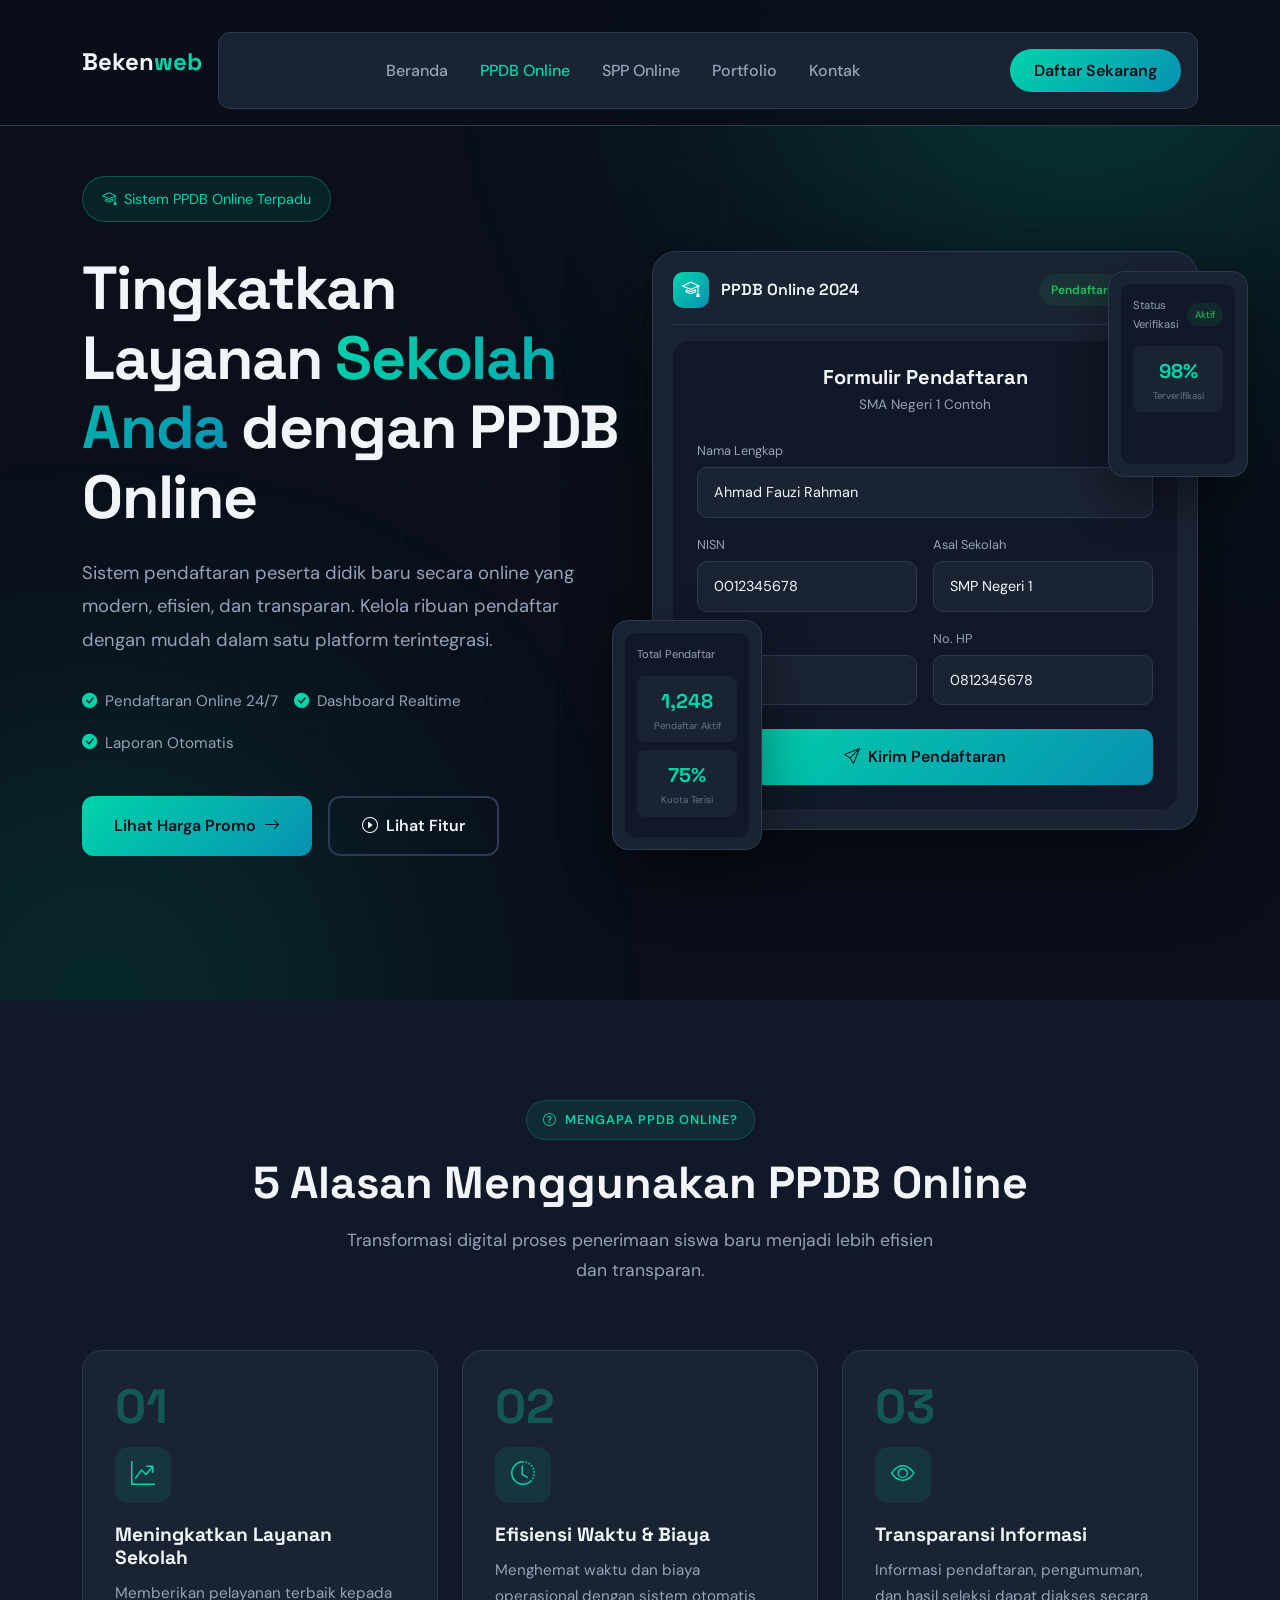
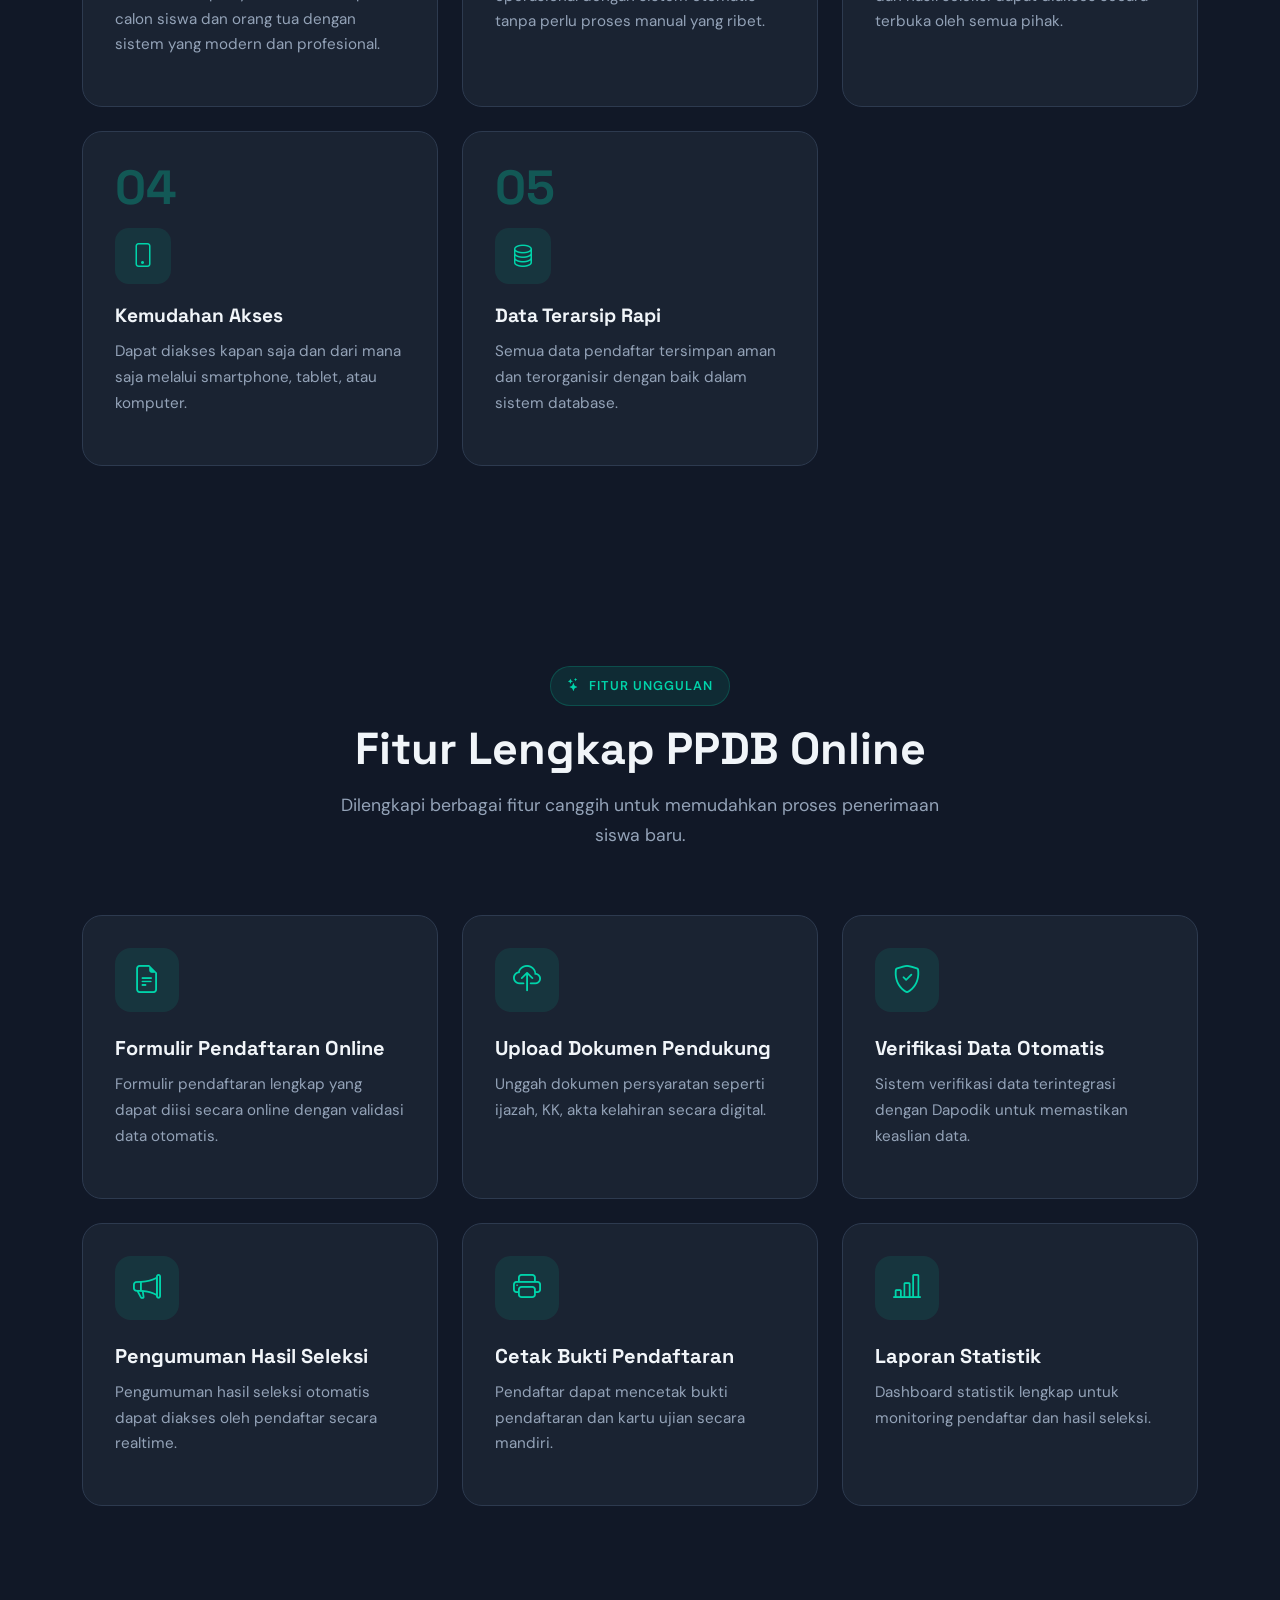
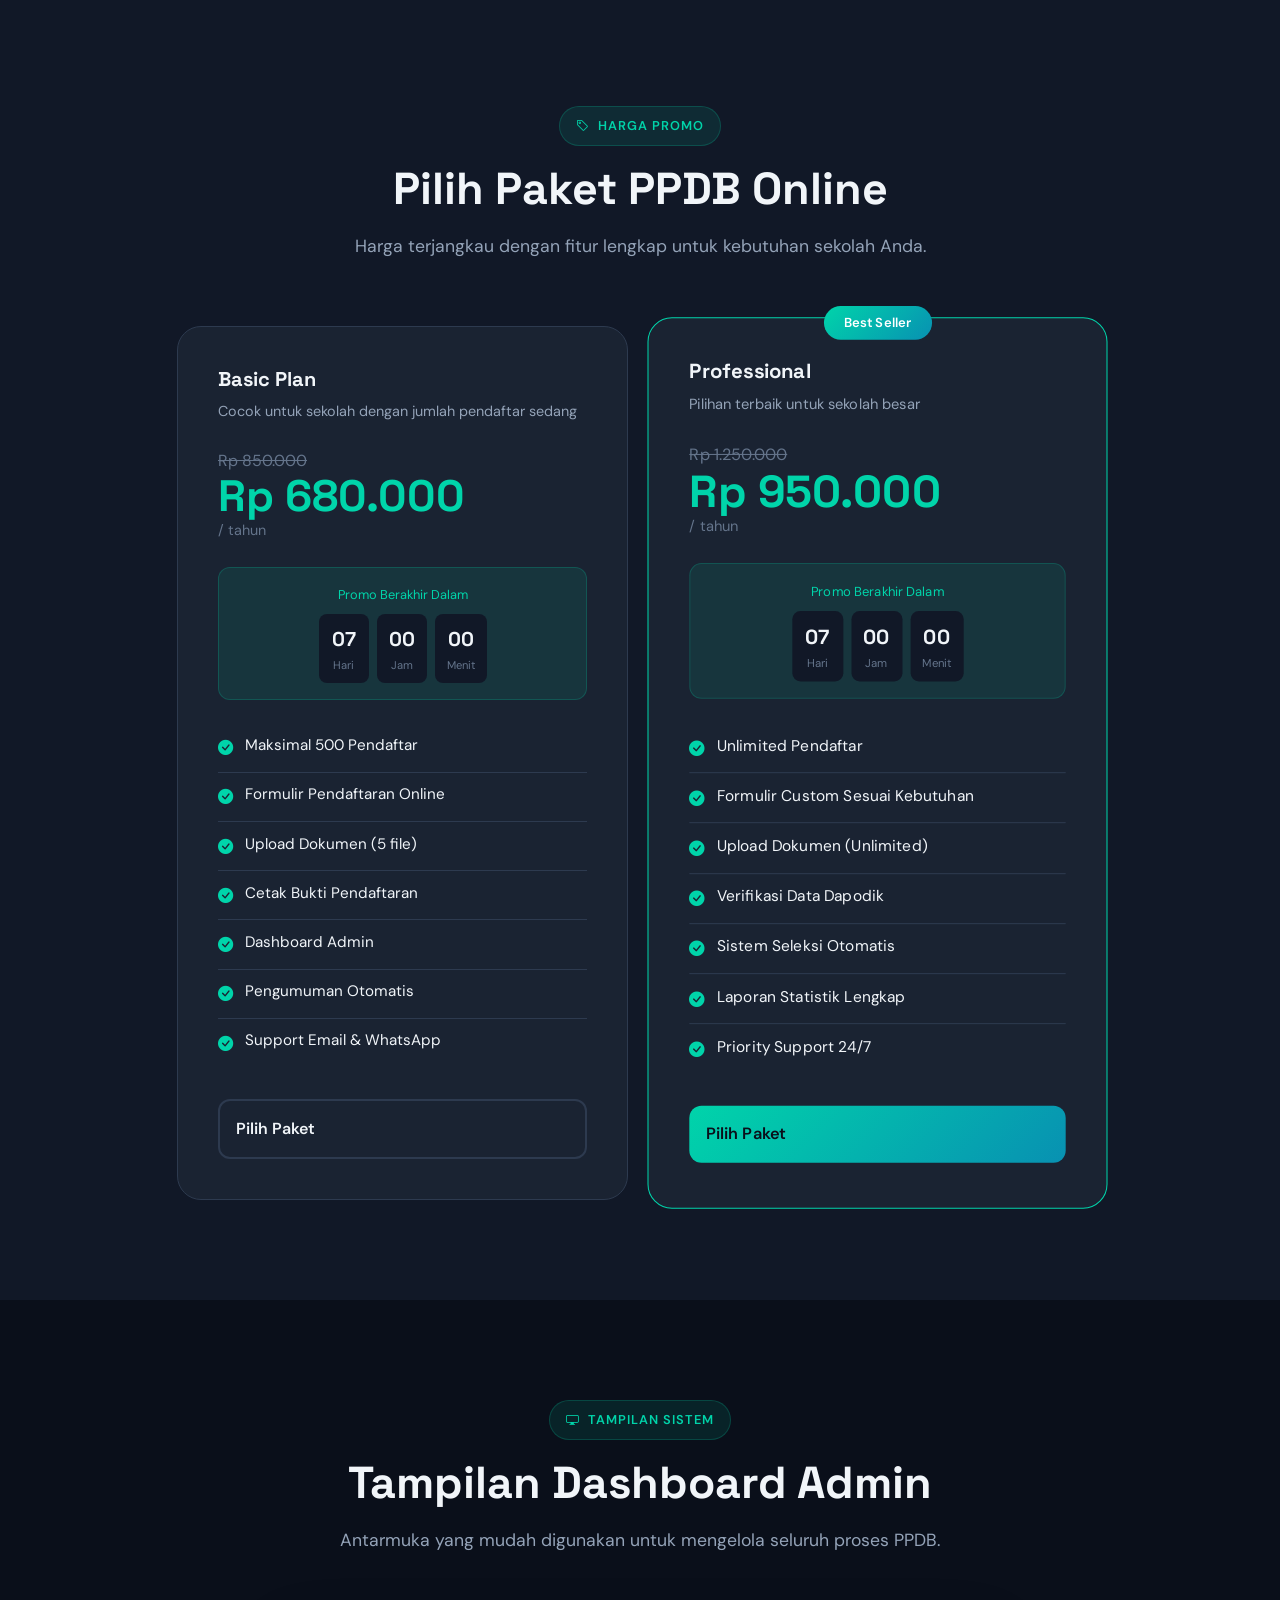
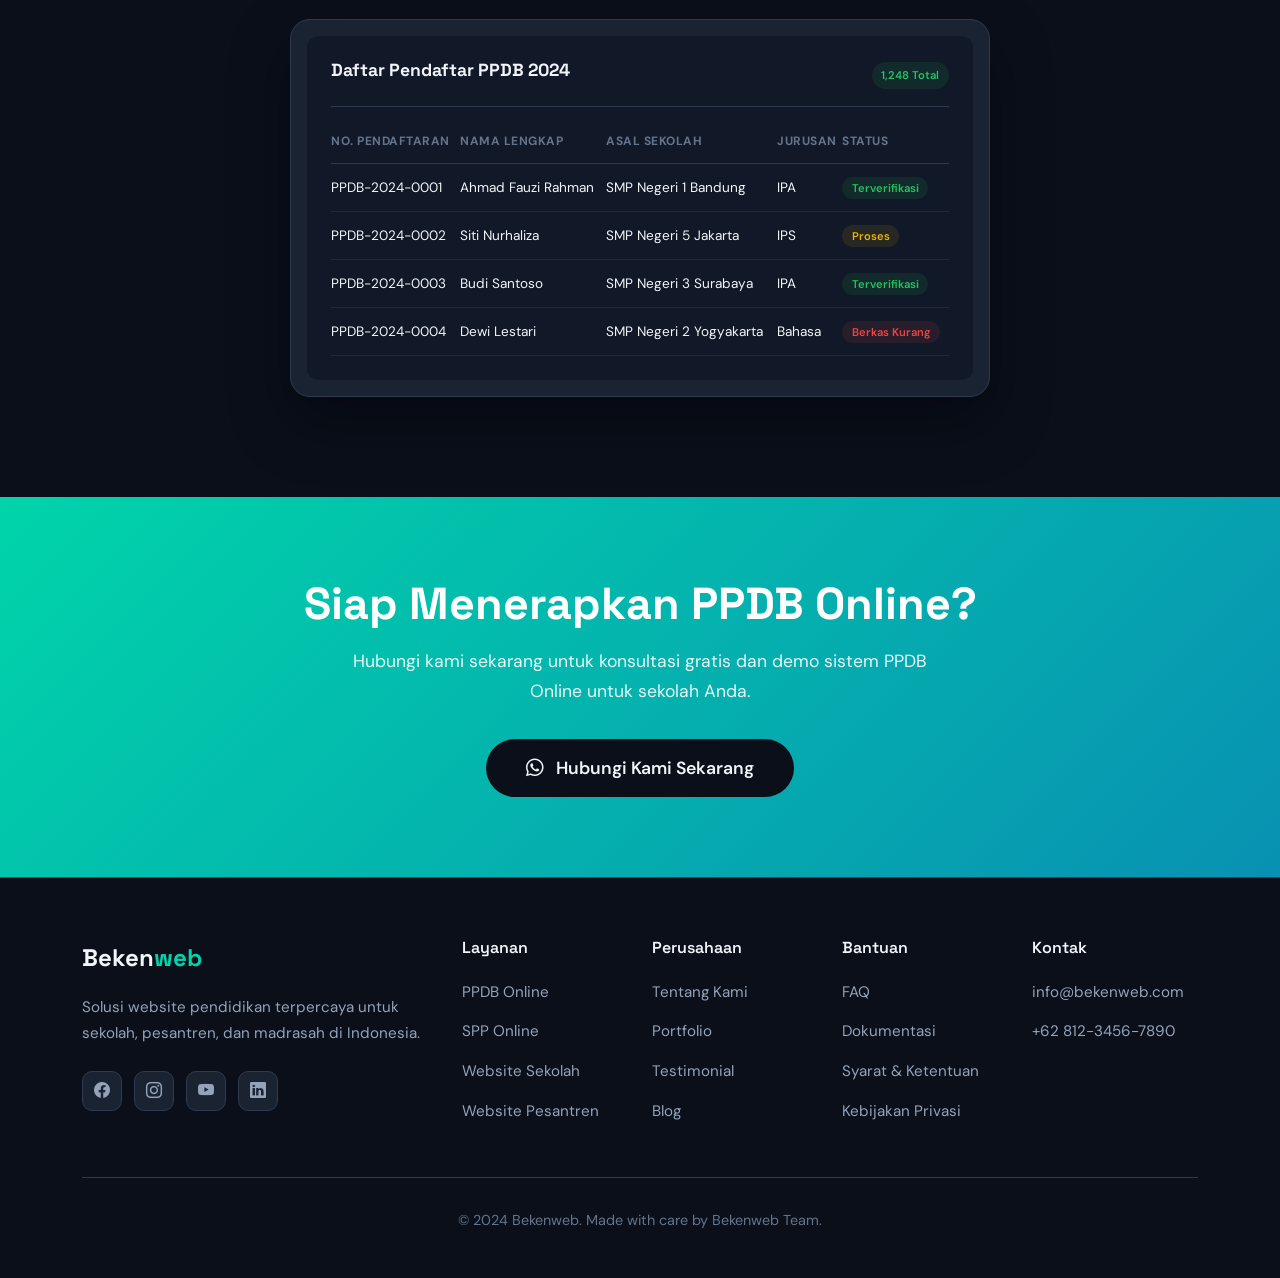
==== commit 33496b0f: "refactor: Update navigation links, rename `mockup-header` class, and standardize CSS color variables" ====
--- a/ppdb-online.html
+++ b/ppdb-online.html
@@ -23,10 +23,10 @@
                         <a class="nav-link" href="index.html">Beranda</a>
                     </li>
                     <li class="nav-item">
-                        <a class="nav-link active" href="#">PPDB Online</a>
+                        <a class="nav-link active" href="ppdb-online.html">PPDB Online</a>
                     </li>
                     <li class="nav-item">
-                        <a class="nav-link" href="spp.html">SPP Online</a>
+                        <a class="nav-link" href="spp-online.html">SPP Online</a>
                     </li>
                     <li class="nav-item">
                         <a class="nav-link" href="index.html#portfolio">Portfolio</a>
@@ -91,7 +91,7 @@
                     <div class="hero-image-wrapper">
                         <div class="hero-mockup">
                             <div class="mockup-screen">
-                                <div class="mockup-header">
+                                <div class="mockup-app-header">
                                     <div class="mockup-logo">
                                         <div class="mockup-logo-icon">
                                             <i class="bi bi-mortarboard"></i>
--- a/style/main.css
+++ b/style/main.css
@@ -119,7 +119,7 @@
 .hero-gradient-2 {
     width: 600px;
     height: 600px;
-    background: radial-gradient(circle, var(--accent-secondary) 0%, transparent 70%);
+    background: radial-gradient(circle, var(--accent) 0%, transparent 70%);
     bottom: -300px;
     left: -200px;
 }
@@ -1324,7 +1324,7 @@
     max-width: 550px;
 }
 
-.mockup-header {
+.mockup-app-header {
     display: flex;
     justify-content: space-between;
     align-items: center;
@@ -1851,31 +1851,6 @@
     color: var(--accent) !important;
 }
 
-.hero-gradient-2 {
-    width: 600px;
-    height: 600px;
-    background: radial-gradient(circle, var(--accent-orange) 0%, transparent 70%);
-    bottom: -300px;
-    left: -200px;
-}
-
-.hero-title .highlight {
-    background: var(--gradient-orange);
-    -webkit-background-clip: text;
-    -webkit-text-fill-color: transparent;
-    background-clip: text;
-}
-
-.mockup-logo-icon {
-    width: 36px;
-    height: 36px;
-    background: var(--gradient-orange);
-    border-radius: 10px;
-    display: flex;
-    align-items: center;
-    justify-content: center;
-}
-
 .mockup-logo-icon i {
     color: white;
     font-size: 1.1rem;
@@ -1992,13 +1967,13 @@
     left: 0;
     width: 4px;
     height: 0;
-    background: var(--gradient-orange);
+    background: var(--gradient-1);
     transition: all 0.3s ease;
 }
 
 .benefit-card:hover {
     transform: translateY(-5px);
-    border-color: rgba(249, 115, 22, 0.3);
+    border-color: rgba(0, 212, 170, 0.3);
 }
 
 .benefit-card:hover::before {
@@ -2009,7 +1984,7 @@
     font-family: 'Space Grotesk', sans-serif;
     font-size: 3rem;
     font-weight: 700;
-    color: var(--accent-orange);
+    color: var(--accent);
     opacity: 0.3;
     line-height: 1;
     margin-bottom: 1rem;
@@ -2018,7 +1993,7 @@
 .benefit-icon {
     width: 56px;
     height: 56px;
-    background: rgba(249, 115, 22, 0.1);
+    background: rgba(0, 212, 170, 0.1);
     border-radius: 14px;
     display: flex;
     align-items: center;
@@ -2028,12 +2003,12 @@
 }
 
 .benefit-card:hover .benefit-icon {
-    background: var(--gradient-orange);
+    background: var(--gradient-1);
 }
 
 .benefit-icon i {
     font-size: 1.5rem;
-    color: var(--accent-orange);
+    color: var(--accent);
     transition: all 0.3s ease;
 }
 
@@ -2049,11 +2024,6 @@
 .benefit-desc {
     color: var(--text-secondary);
     font-size: 0.95rem;
-}
-
-.pricing-card.featured {
-    border-color: var(--accent-orange);
-    transform: scale(1.02);
 }
 
 .pricing-card.featured::before {
@@ -2062,33 +2032,12 @@
     top: -12px;
     left: 50%;
     transform: translateX(-50%);
-    background: var(--gradient-orange);
+    background: var(--gradient-1);
     color: white;
     padding: 0.35rem 1.25rem;
     border-radius: 50px;
     font-size: 0.8rem;
     font-weight: 600;
-}
-
-.countdown-box {
-    background: rgba(249, 115, 22, 0.1);
-    border: 1px solid rgba(249, 115, 22, 0.2);
-    border-radius: 12px;
-    padding: 1rem;
-    text-align: center;
-    margin-bottom: 1.5rem;
-}
-
-.countdown-label {
-    font-size: 0.8rem;
-    color: var(--accent-orange);
-    margin-bottom: 0.5rem;
-}
-
-.cta-section {
-    padding: 80px 0;
-    background: var(--gradient-orange);
-    position: relative;
 }
 
 .cta-title {
@@ -2108,7 +2057,7 @@
 
 .btn-cta:hover {
     background: white;
-    color: var(--accent-orange);
+    color: var(--accent);
 }
 
 @media (max-width: 1200px) {
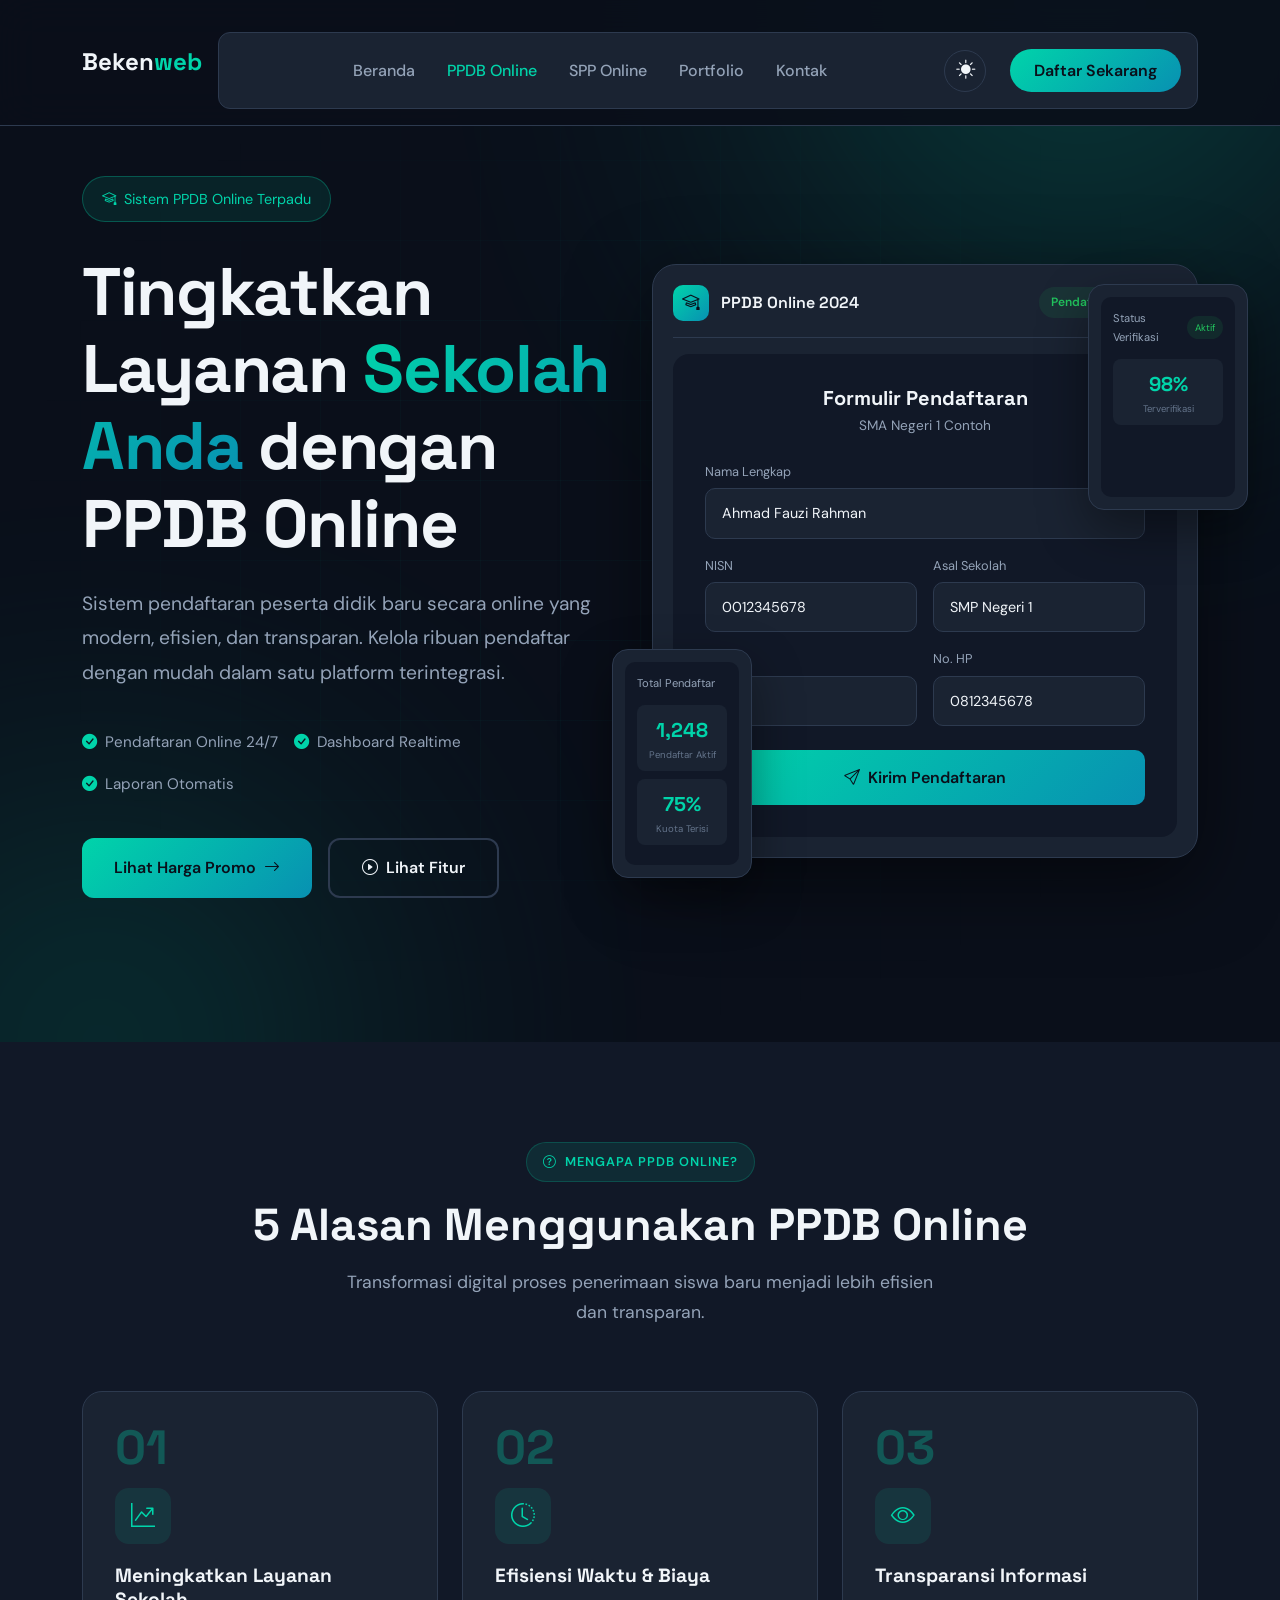
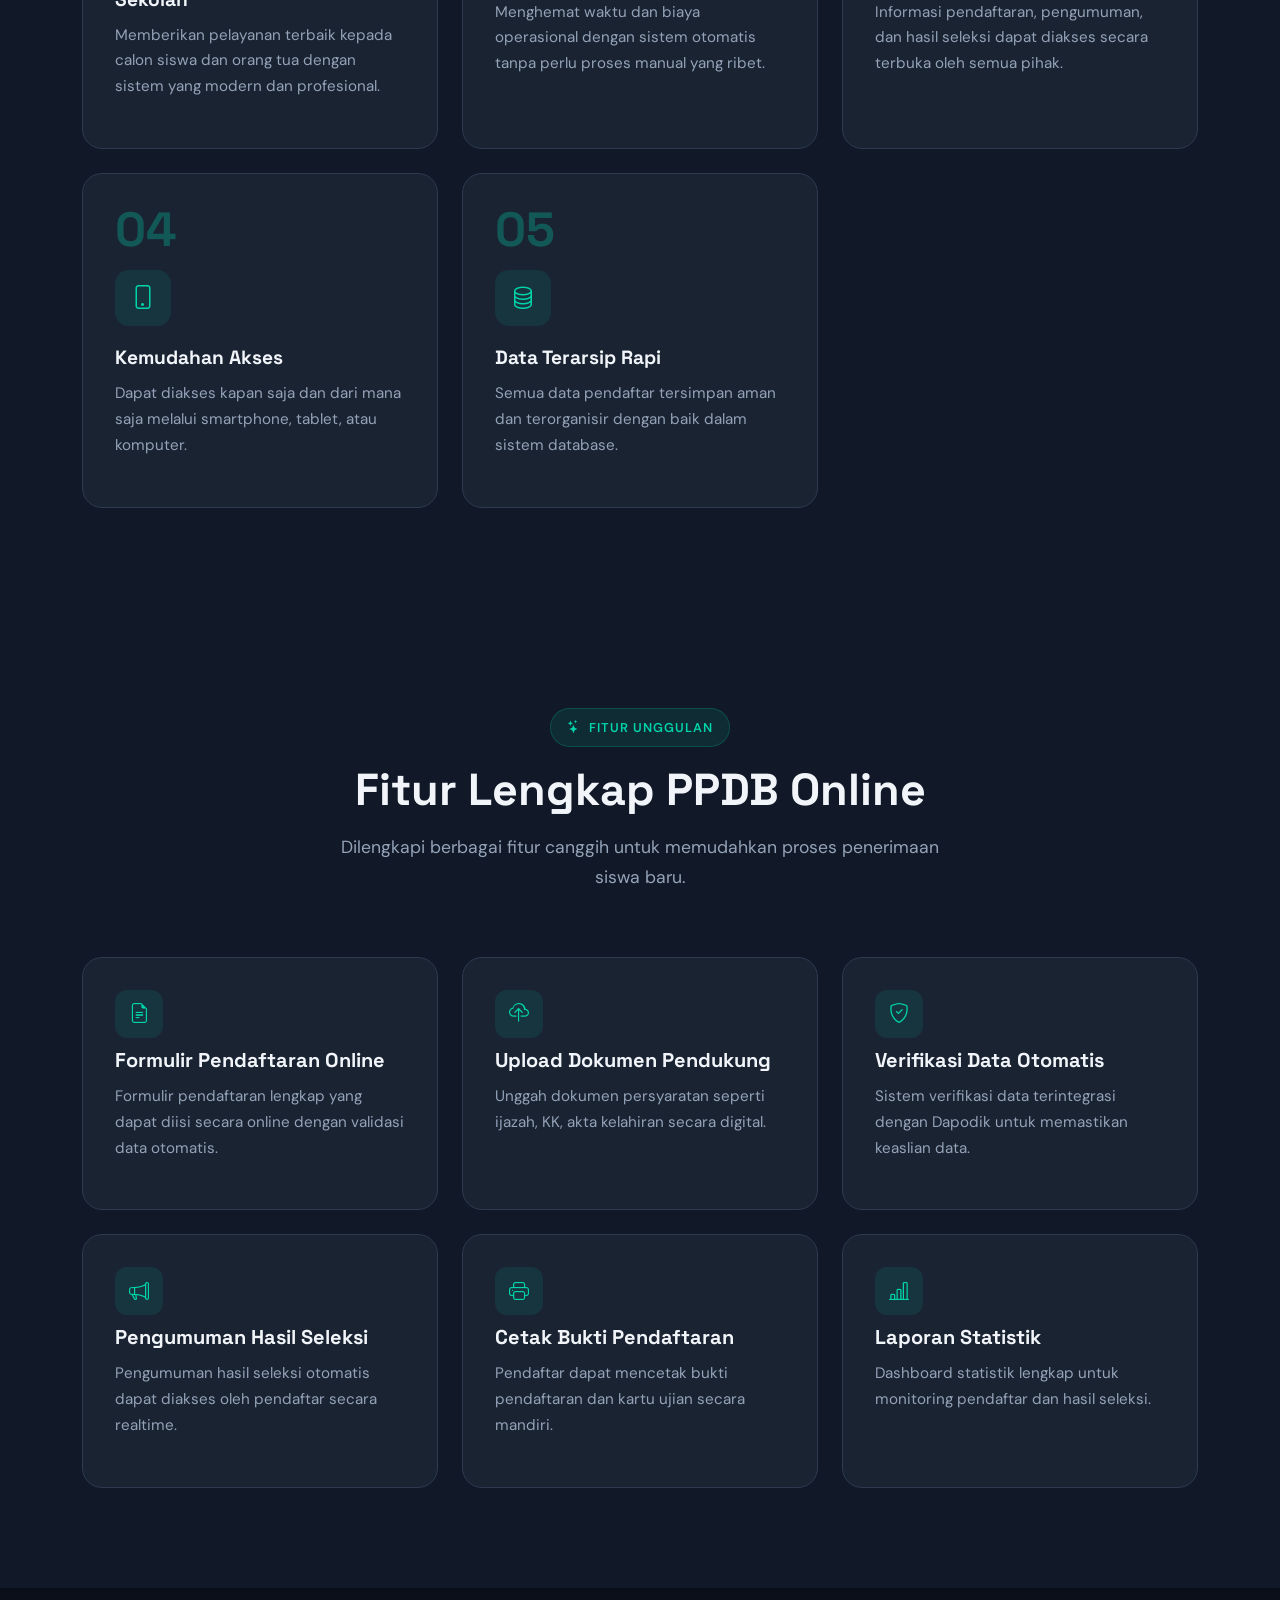
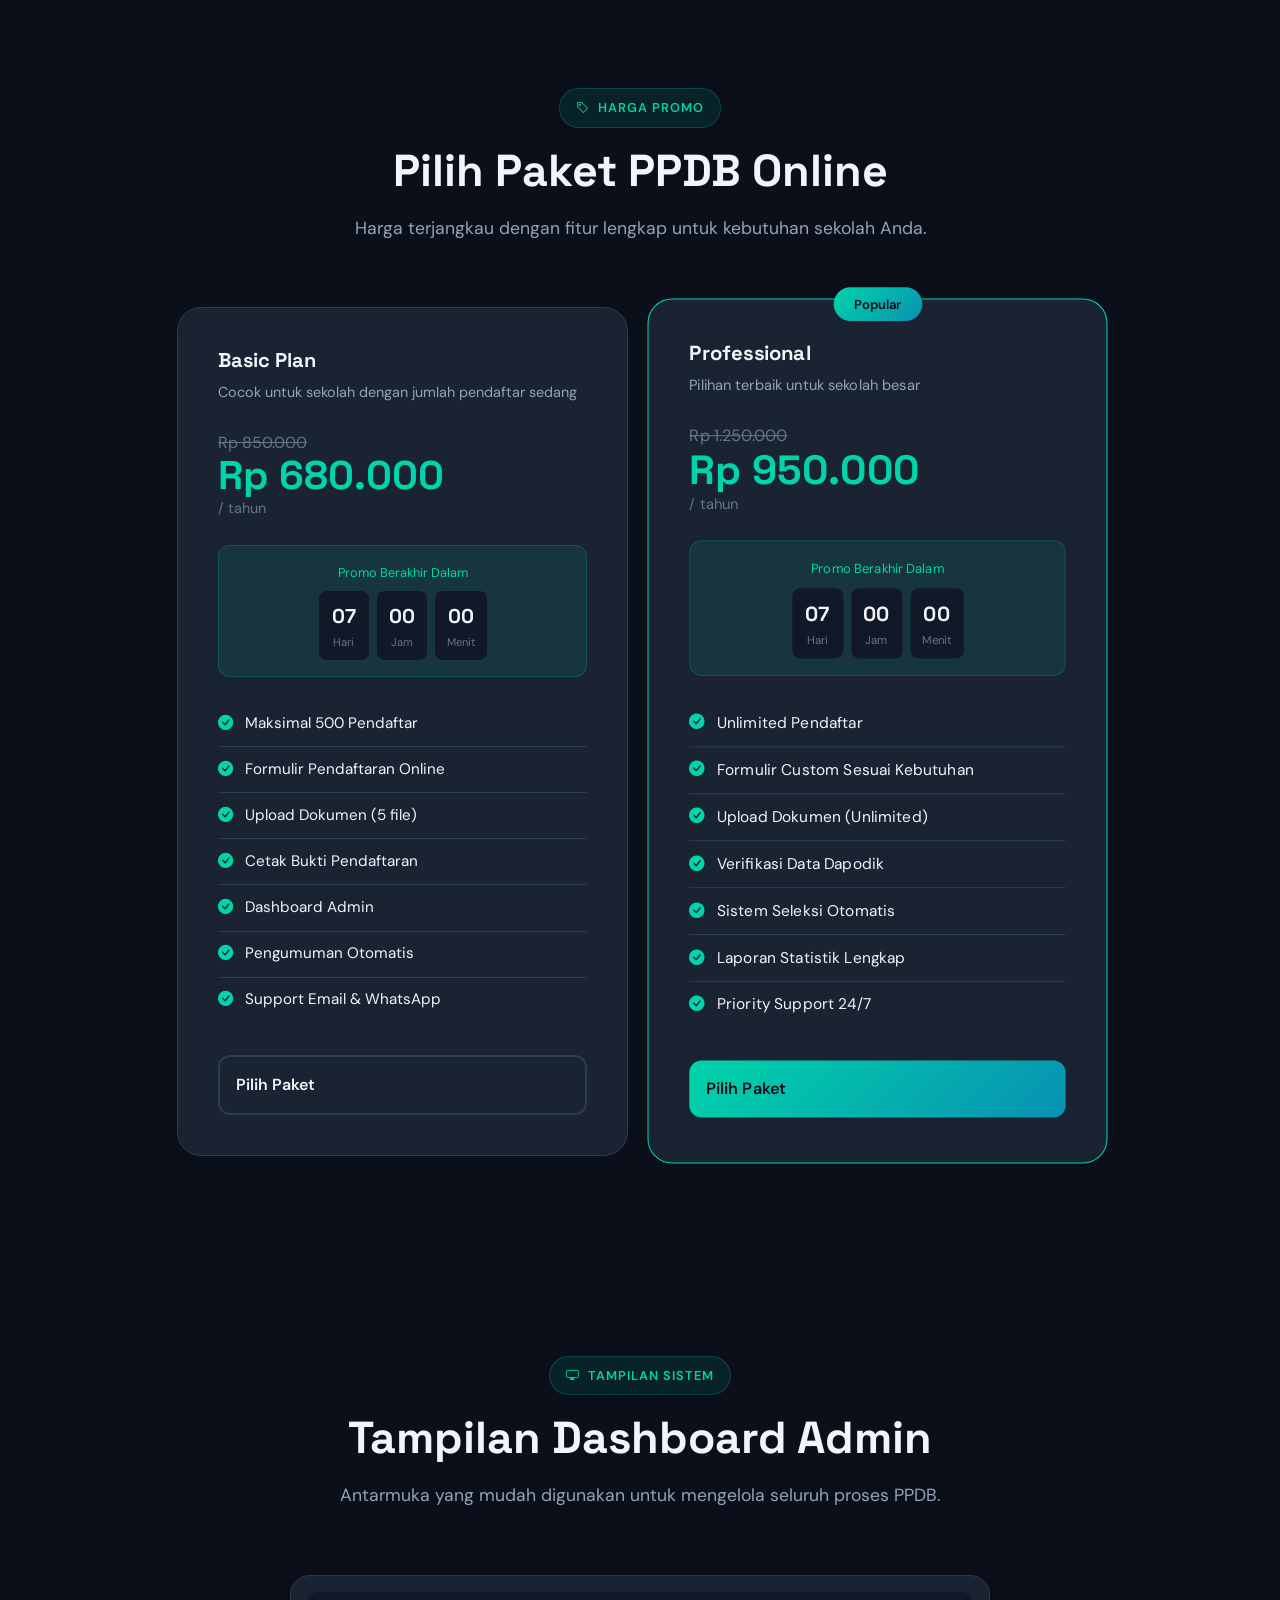
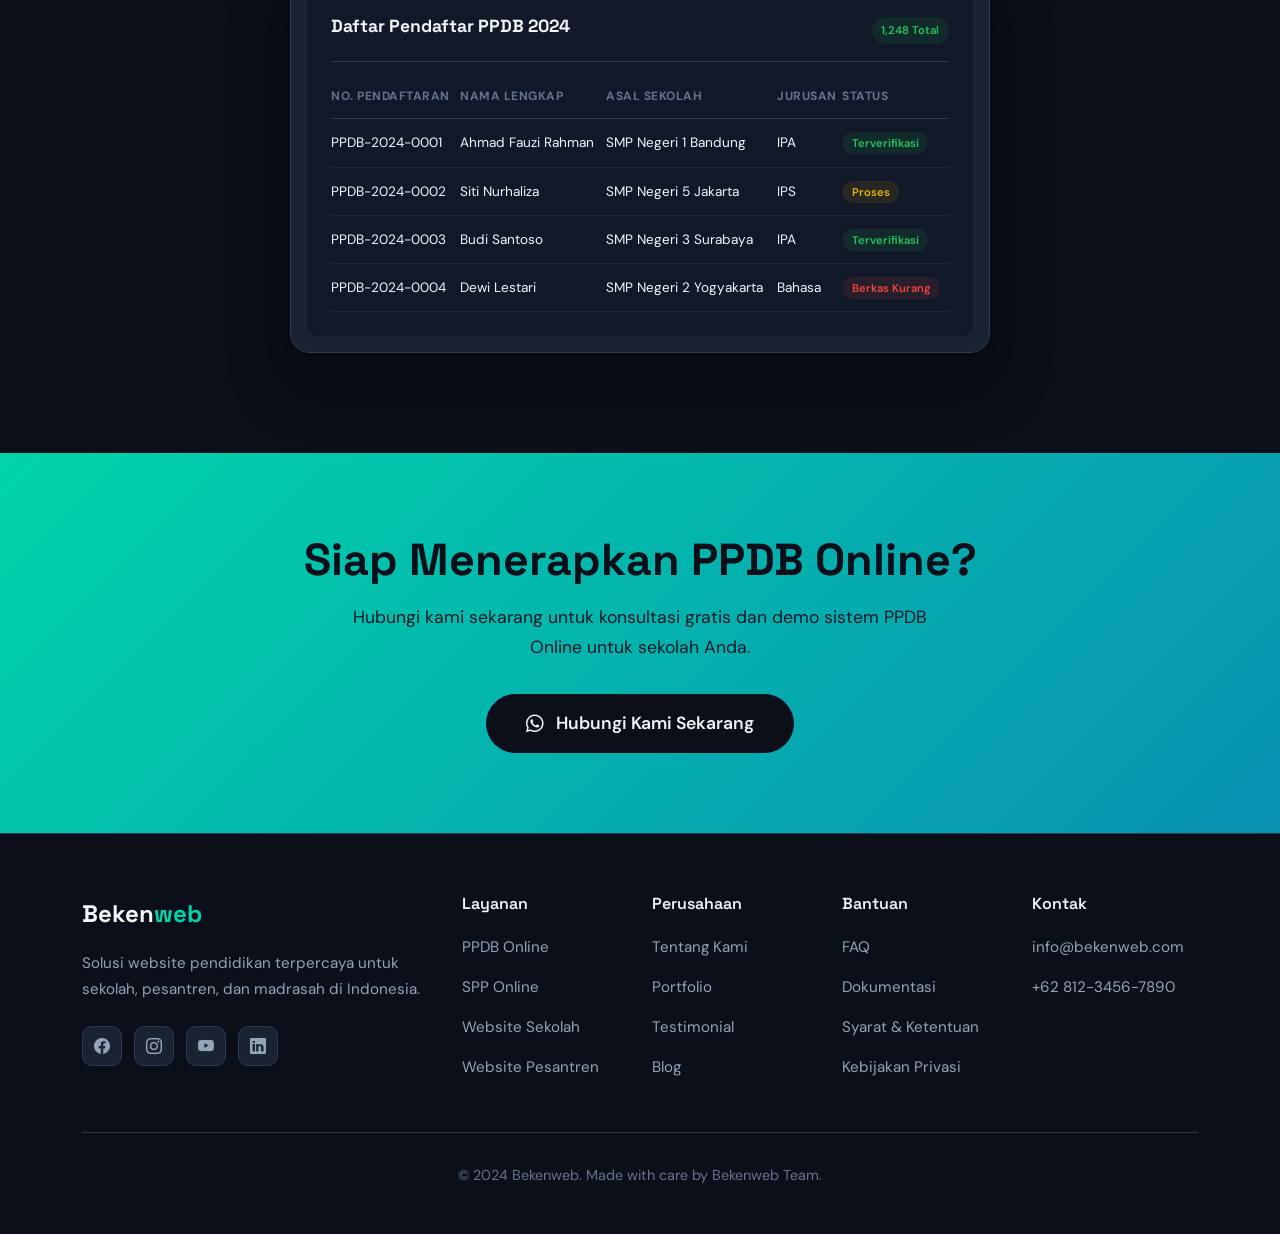
==== commit 2e3bc16e: "feat: Implement dark and light theme toggle functionality with persistent user preference." ====
--- a/ppdb-online.html
+++ b/ppdb-online.html
@@ -8,6 +8,10 @@
     <link href="https://cdn.jsdelivr.net/npm/bootstrap-icons@1.11.1/font/bootstrap-icons.css" rel="stylesheet">
     <link href="https://fonts.googleapis.com/css2?family=Space+Grotesk:wght@400;500;600;700&family=DM+Sans:wght@400;500;600;700&display=swap" rel="stylesheet">
     <link rel="stylesheet" href="style/main.css">
+    <script>
+        const savedTheme = localStorage.getItem('theme') || 'dark';
+        document.documentElement.setAttribute('data-theme', savedTheme);
+    </script>
 </head>
 <body>
     <!-- Navbar -->
@@ -35,6 +39,10 @@
                         <a class="nav-link" href="index.html#contact">Kontak</a>
                     </li>
                 </ul>
+                <div class="theme-toggle" id="theme-toggle" title="Ganti Tema">
+                    <i class="bi bi-sun-fill"></i>
+                    <i class="bi bi-moon-stars-fill"></i>
+                </div>
                 <a href="#pricing" class="btn btn-nav">Daftar Sekarang</a>
             </div>
         </div>
--- a/style/main.css
+++ b/style/main.css
@@ -1,6 +1,5 @@
-/* Unified Main CSS */
-
 :root {
+    /* Dark Theme (Default) */
     --bg-primary: #0a0f1a;
     --bg-secondary: #111827;
     --bg-card: #1a2332;
@@ -11,6 +10,22 @@
     --text-muted: #64748b;
     --border-color: #2d3a4f;
     --gradient-1: linear-gradient(135deg, #00d4aa 0%, #0891b2 100%);
+    --card-shadow: 0 10px 30px rgba(0, 0, 0, 0.3);
+    --nav-bg: rgba(10, 15, 26, 0.9);
+    --overlay-bg: rgba(10, 15, 26, 0.8);
+}
+
+[data-theme="light"] {
+    --bg-primary: #ffffff;
+    --bg-secondary: #f8fafc;
+    --bg-card: #ffffff;
+    --text-primary: #0f172a;
+    --text-secondary: #475569;
+    --text-muted: #94a3b8;
+    --border-color: #e2e8f0;
+    --card-shadow: 0 10px 30px rgba(0, 0, 0, 0.05);
+    --nav-bg: rgba(255, 255, 255, 0.9);
+    --overlay-bg: rgba(255, 255, 255, 0.8);
 }
 
 * {
@@ -29,6 +44,7 @@
     color: var(--text-primary);
     overflow-x: hidden;
     line-height: 1.7;
+    transition: background 0.3s ease, color 0.3s ease;
 }
 
 h1, h2, h3, h4, h5, h6 {
@@ -37,7 +53,7 @@
 }
 
 .navbar-custom {
-    background: rgba(10, 15, 26, 0.9);
+    background: var(--nav-bg);
     backdrop-filter: blur(20px);
     border-bottom: 1px solid var(--border-color);
     padding: 1rem 0;
@@ -46,7 +62,7 @@
 
 .navbar-custom.scrolled {
     padding: 0.5rem 0;
-    background: rgba(10, 15, 26, 0.95);
+    background: var(--nav-bg);
 }
 
 .navbar-brand {
@@ -79,11 +95,13 @@
     border-radius: 50px;
     font-weight: 600;
     transition: all 0.3s ease;
+    text-decoration: none;
 }
 
 .btn-nav:hover {
     transform: translateY(-2px);
     box-shadow: 0 8px 25px rgba(0, 212, 170, 0.4);
+    color: var(--bg-primary);
 }
 
 .hero-section {
@@ -91,7 +109,7 @@
     position: relative;
     display: flex;
     align-items: center;
-    padding: 160px 0 80px; 
+    padding: 160px 0 80px;
     overflow: hidden;
 }
 
@@ -127,9 +145,9 @@
 .hero-grid {
     position: absolute;
     inset: 0;
-    background-image: 
-        linear-gradient(rgba(0, 212, 170, 0.03) 1px, transparent 1px),
-        linear-gradient(90deg, rgba(0, 212, 170, 0.03) 1px, transparent 1px);
+    background-image:
+    linear-gradient(rgba(0, 212, 170, 0.03) 1px, transparent 1px),
+    linear-gradient(90deg, rgba(0, 212, 170, 0.03) 1px, transparent 1px);
     background-size: 80px 80px;
     mask-image: radial-gradient(ellipse at center, black 30%, transparent 70%);
 }
@@ -477,17 +495,55 @@
     max-width: 600px;
     margin: 0 auto;
     font-size: 1.1rem;
+    transition: all 0.3s ease, background 0.3s ease, border-color 0.3s ease;
+}
+
+/* Theme Toggle Button */
+.theme-toggle {
+    background: rgba(var(--accent), 0.1);
+    border: 1px solid var(--border-color);
+    color: var(--text-primary);
+    width: 42px;
+    height: 42px;
+    border-radius: 50%;
+    display: flex;
+    align-items: center;
+    justify-content: center;
+    cursor: pointer;
+    transition: all 0.3s ease;
+    margin-right: 1.5rem;
+    font-size: 1.2rem;
+}
+
+.theme-toggle:hover {
+    background: var(--accent);
+    color: var(--bg-primary);
+    transform: rotate(15deg);
+}
+
+/* Icon visibility based on theme */
+/* Icon visibility based on theme */
+.theme-toggle .bi-sun-fill { display: inline; }
+.theme-toggle .bi-moon-stars-fill { display: none; }
+[data-theme="light"] .theme-toggle .bi-sun-fill { display: none; }
+[data-theme="light"] .theme-toggle .bi-moon-stars-fill { display: inline; }
+[data-theme="dark"] .theme-toggle .bi-sun-fill { display: inline; }
+[data-theme="dark"] .theme-toggle .bi-moon-stars-fill { display: none; }
+
+[data-theme="light"] .hero-grid {
+    opacity: 0.5;
 }
 
 .service-card {
     background: var(--bg-card);
     border: 1px solid var(--border-color);
-    border-radius: 20px;
-    padding: 2rem;
-    height: 100%;
-    transition: all 0.3s ease;
+    padding: 2.5rem;
+    border-radius: 24px;
     position: relative;
     overflow: hidden;
+    height: 100%;
+    transition: all 0.3s ease;
+    box-shadow: var(--card-shadow);
 }
 
 .service-card::before {
@@ -503,8 +559,9 @@
 }
 
 .service-card:hover {
-    transform: translateY(-5px);
+    transform: translateY(-8px);
     border-color: rgba(0, 212, 170, 0.3);
+    box-shadow: 0 20px 50px rgba(0, 0, 0, 0.3);
 }
 
 .service-card:hover::before {
@@ -512,10 +569,10 @@
 }
 
 .service-icon {
-    width: 60px;
-    height: 60px;
+    width: 70px;
+    height: 70px;
     background: rgba(0, 212, 170, 0.1);
-    border-radius: 16px;
+    border-radius: 18px;
     display: flex;
     align-items: center;
     justify-content: center;
@@ -524,21 +581,31 @@
 }
 
 .service-card:hover .service-icon {
-    background: var(--gradient-1);
+    width: 70px;
+    height: 70px;
+    background: rgba(0, 212, 170, 0.1);
+    border-radius: 18px;
+    display: flex;
+    align-items: center;
+    justify-content: center;
+    margin-bottom: 1.5rem;
+    transition: all 0.3s ease;
 }
 
 .service-icon i {
-    font-size: 1.5rem;
+    font-size: 1.75rem;
     color: var(--accent);
     transition: all 0.3s ease;
 }
 
 .service-card:hover .service-icon i {
-    color: var(--bg-primary);
+    font-size: 1.75rem;
+    color: var(--accent);
+    transition: all 0.3s ease;
 }
 
 .service-title {
-    font-size: 1.25rem;
+    font-size: 1.3rem;
     margin-bottom: 0.75rem;
 }
 
@@ -546,6 +613,11 @@
     color: var(--text-secondary);
     font-size: 0.95rem;
     margin-bottom: 1.5rem;
+    display: -webkit-box;
+    -webkit-line-clamp: 3;
+    line-clamp: 3;
+    -webkit-box-orient: vertical;
+    overflow: hidden;
 }
 
 .service-link {
@@ -590,6 +662,7 @@
     min-width: 48px;
     background: rgba(0, 212, 170, 0.1);
     border-radius: 12px;
+    margin-bottom: 10px;
     display: flex;
     align-items: center;
     justify-content: center;
@@ -789,7 +862,7 @@
 .portfolio-overlay {
     position: absolute;
     inset: 0;
-    background: rgba(10, 15, 26, 0.8);
+    background: var(--overlay-bg);
     display: flex;
     align-items: center;
     justify-content: center;
@@ -1096,71 +1169,6 @@
     font-size: 0.9rem;
 }
 
-@media (max-width: 1200px) {
-.info-cards {
-        display: none;
-    }
-}
-
-@media (max-width: 991px) {
-.hero-section {
-        text-align: center;
-        padding-top: 140px; 
-    }
-
-    .hero-desc {
-        margin-left: auto;
-        margin-right: auto;
-    }
-
-    .hero-buttons {
-        justify-content: center;
-    }
-
-    .hero-stats {
-        justify-content: center;
-    }
-
-    .stat-item {
-        text-align: center;
-    }
-
-    .hero-image-wrapper {
-        margin-top: 4rem;
-    }
-
-    .hero-mockup {
-        max-width: 500px;
-    }
-}
-
-@media (max-width: 767px) {
-.hero-section {
-        padding: 130px 0 60px; 
-    }
-
-    .hero-stats {
-        flex-wrap: wrap;
-        gap: 2rem;
-    }
-
-    .stat-item {
-        min-width: 120px;
-    }
-
-    .stat-number {
-        font-size: 2.5rem;
-    }
-
-    .pricing-card.featured {
-        transform: none;
-    }
-
-    .pricing-card.featured:hover {
-        transform: translateY(-5px);
-    }
-}
-
 .navbar-toggler {
     border: 1px solid var(--border-color);
     padding: 0.5rem;
@@ -1168,6 +1176,10 @@
 
 .navbar-toggler-icon {
     background-image: url("data:image/svg+xml,%3csvg xmlns='http://www.w3.org/2000/svg' viewBox='0 0 30 30'%3e%3cpath stroke='rgba(241, 245, 249, 1)' stroke-linecap='round' stroke-miterlimit='10' stroke-width='2' d='M4 7h22M4 15h22M4 23h22'/%3e%3c/svg%3e");
+}
+
+[data-theme="light"] .navbar-toggler-icon {
+    background-image: url("data:image/svg+xml,%3csvg xmlns='http://www.w3.org/2000/svg' viewBox='0 0 30 30'%3e%3cpath stroke='rgba(15, 23, 42, 1)' stroke-linecap='round' stroke-miterlimit='10' stroke-width='2' d='M4 7h22M4 15h22M4 23h22'/%3e%3c/svg%3e");
 }
 
 .navbar-collapse {
@@ -1262,35 +1274,8 @@
     box-shadow: 0 10px 30px rgba(0, 212, 170, 0.15);
 }
 
-@media (max-width: 991px) {
-.gallery-grid {
-        grid-template-columns: repeat(2, 1fr);
-    }
-}
-
-@media (max-width: 767px) {
-.gallery-grid {
-        grid-template-columns: 1fr;
-    }
-}
-
 .nav-link.active {
     color: var(--accent) !important;
-}
-
-.hero-title {
-    font-size: clamp(2.5rem, 5vw, 3.8rem);
-    line-height: 1.15;
-    margin-bottom: 1.5rem;
-    letter-spacing: -0.02em;
-}
-
-.hero-desc {
-    font-size: 1.15rem;
-    color: var(--text-secondary);
-    max-width: 520px;
-    margin-bottom: 2rem;
-    line-height: 1.8;
 }
 
 .hero-features {
@@ -1310,18 +1295,6 @@
 
 .hero-feature-item i {
     color: var(--accent);
-}
-
-.hero-buttons {
-    display: flex;
-    gap: 1rem;
-    flex-wrap: wrap;
-}
-
-.hero-mockup {
-    position: relative;
-    width: 100%;
-    max-width: 550px;
 }
 
 .mockup-app-header {
@@ -1367,12 +1340,6 @@
     border-radius: 50px;
     font-size: 0.75rem;
     font-weight: 600;
-}
-
-.mockup-content {
-    background: var(--bg-secondary);
-    border-radius: 16px;
-    padding: 1.5rem;
 }
 
 .mockup-form-header {
@@ -1587,10 +1554,6 @@
     font-size: 0.95rem;
 }
 
-.features-section {
-    padding: 100px 0;
-}
-
 .feature-card {
     background: var(--bg-card);
     border: 1px solid var(--border-color);
@@ -1608,26 +1571,8 @@
     box-shadow: 0 20px 40px rgba(0, 0, 0, 0.3);
 }
 
-.feature-icon {
-    width: 64px;
-    height: 64px;
-    background: rgba(0, 212, 170, 0.1);
-    border-radius: 16px;
-    display: flex;
-    align-items: center;
-    justify-content: center;
-    margin-bottom: 1.5rem;
-    transition: all 0.3s ease;
-}
-
 .feature-card:hover .feature-icon {
     background: var(--gradient-1);
-}
-
-.feature-icon i {
-    font-size: 1.75rem;
-    color: var(--accent);
-    transition: all 0.3s ease;
 }
 
 .feature-card:hover .feature-icon i {
@@ -1643,47 +1588,6 @@
     color: var(--text-secondary);
     font-size: 0.95rem;
     flex-grow: 1;
-}
-
-.pricing-section {
-    padding: 100px 0;
-    background: var(--bg-secondary);
-}
-
-.pricing-card.featured::before {
-    content: 'Best Seller';
-    position: absolute;
-    top: -12px;
-    left: 50%;
-    transform: translateX(-50%);
-    background: var(--gradient-1);
-    color: var(--bg-primary);
-    padding: 0.35rem 1.25rem;
-    border-radius: 50px;
-    font-size: 0.8rem;
-    font-weight: 600;
-}
-
-.price-current {
-    font-family: 'Space Grotesk', sans-serif;
-    font-size: 2.75rem;
-    font-weight: 700;
-    color: var(--accent);
-    line-height: 1;
-}
-
-.pricing-features li {
-    display: flex;
-    align-items: flex-start;
-    gap: 0.75rem;
-    padding: 0.6rem 0;
-    border-bottom: 1px solid var(--border-color);
-    font-size: 0.95rem;
-}
-
-.pricing-features i {
-    color: var(--accent);
-    margin-top: 0.2rem;
 }
 
 .screenshot-section {
@@ -1783,77 +1687,9 @@
     color: #ef4444;
 }
 
-@media (max-width: 1200px) {
-.device-mockup {
-        display: none;
-    }
-
-    .screenshot-mobile {
-        display: none;
-    }
-}
-
-@media (max-width: 991px) {
-.hero-section {
-        text-align: center;
-        padding-top: 140px;
-    }
-
-    .hero-desc,
-    .hero-features,
-    .hero-buttons {
-        justify-content: center;
-        margin-left: auto;
-        margin-right: auto;
-    }
-
-    .hero-features {
-        display: inline-flex;
-    }
-}
-
-@media (max-width: 767px) {
-.hero-features {
-        flex-direction: column;
-        align-items: center;
-    }
-
-    .mockup-form-row {
-        grid-template-columns: 1fr;
-    }
-
-    .pricing-card.featured {
-        transform: none;
-    }
-
-    .pricing-card.featured:hover {
-        transform: translateY(-5px);
-    }
-}
-
-:root {
-    --bg-primary: #0a0f1a;
-    --bg-secondary: #111827;
-    --bg-card: #1a2332;
-    --accent: #00d4aa;
-    --accent-secondary: #0891b2;
-    --accent-orange: #f97316;
-    --text-primary: #f1f5f9;
-    --text-secondary: #94a3b8;
-    --text-muted: #64748b;
-    --border-color: #2d3a4f;
-    --gradient-1: linear-gradient(135deg, #00d4aa 0%, #0891b2 100%);
-    --gradient-orange: linear-gradient(135deg, #f97316 0%, #ea580c 100%);
-}
-
 .nav-link:hover,
 .nav-link.active {
     color: var(--accent) !important;
-}
-
-.mockup-logo-icon i {
-    color: white;
-    font-size: 1.1rem;
 }
 
 .mockup-payment-header {
@@ -1925,25 +1761,6 @@
     cursor: pointer;
 }
 
-.device-mockup-1 {
-    width: 150px;
-    bottom: -20px;
-    left: -40px;
-}
-
-.device-mockup-2 {
-    width: 140px;
-    top: 20px;
-    right: -50px;
-}
-
-.device-screen {
-    background: var(--bg-secondary);
-    border-radius: 10px;
-    padding: 0.75rem;
-    min-height: 180px;
-}
-
 .benefits-section {
     padding: 100px 0;
     background: var(--bg-secondary);
@@ -2026,64 +1843,825 @@
     font-size: 0.95rem;
 }
 
-.pricing-card.featured::before {
-    content: 'Best Seller';
+/* ==========================================
+   Layanan Lainnya (Services Page) Specific
+   ========================================== */
+/* Navbar */
+.navbar-custom {
+    background: var(--nav-bg);
+    backdrop-filter: blur(20px);
+    border-bottom: 1px solid var(--border-color);
+    padding: 1rem 0;
+    transition: all 0.3s ease;
+}
+
+/* Page Header */
+.page-header {
+    padding: 160px 0 80px;
+    position: relative;
+    overflow: hidden;
+}
+
+.page-header-bg {
     position: absolute;
-    top: -12px;
-    left: 50%;
-    transform: translateX(-50%);
+    inset: 0;
+    z-index: -1;
+}
+
+.page-header-gradient {
+    position: absolute;
+    border-radius: 50%;
+    filter: blur(150px);
+    opacity: 0.3;
+}
+
+.page-header-gradient-1 {
+    width: 600px;
+    height: 600px;
+    background: radial-gradient(circle, var(--accent) 0%, transparent 70%);
+    top: -300px;
+    right: -150px;
+}
+
+.page-header-gradient-2 {
+    width: 400px;
+    height: 400px;
+    background: radial-gradient(circle, var(--accent-secondary) 0%, transparent 70%);
+    bottom: -200px;
+    left: -100px;
+}
+
+.page-header-content {
+    text-align: center;
+}
+
+.page-title {
+    font-size: clamp(2.5rem, 5vw, 3.5rem);
+    margin-bottom: 1rem;
+}
+
+.page-title .highlight {
     background: var(--gradient-1);
-    color: white;
-    padding: 0.35rem 1.25rem;
+    -webkit-background-clip: text;
+    -webkit-text-fill-color: transparent;
+    background-clip: text;
+}
+
+.page-desc {
+    font-size: 1.15rem;
+    color: var(--text-secondary);
+    max-width: 600px;
+}
+
+.page-header-content .page-desc {
+    margin: 0 auto;
+}
+
+.service-tags {
+    display: flex;
+    flex-wrap: wrap;
+    gap: 0.5rem;
+    margin-bottom: 1.5rem;
+}
+
+.service-tag {
+    background: rgba(0, 212, 170, 0.1);
+    color: var(--accent);
+    padding: 0.35rem 0.75rem;
     border-radius: 50px;
+    font-size: 0.75rem;
+    font-weight: 600;
+}
+
+.service-price {
+    display: flex;
+    align-items: baseline;
+    gap: 0.5rem;
+    margin-bottom: 1.5rem;
+}
+
+.service-price-label {
     font-size: 0.8rem;
+    color: var(--text-muted);
+}
+
+.service-price-value {
+    font-family: 'Space Grotesk', sans-serif;
+    font-size: 1.5rem;
+    font-weight: 700;
+    color: var(--accent);
+}
+
+.service-price-period {
+    font-size: 0.85rem;
+    color: var(--text-muted);
+}
+
+.btn-service {
+    background: transparent;
+    color: var(--accent);
+    border: 1px solid var(--border-color);
+    padding: 0.75rem 1.5rem;
+    border-radius: 10px;
     font-weight: 600;
-}
-
-.cta-title {
-    font-size: clamp(2rem, 4vw, 2.8rem);
-    color: white;
+    width: 100%;
+    transition: all 0.3s ease;
+    display: flex;
+    align-items: center;
+    justify-content: center;
+    gap: 0.5rem;
+}
+
+.service-card:hover .btn-service {
+    background: var(--gradient-1);
+    border-color: transparent;
+    color: var(--bg-primary);
+}
+
+/* Pagination */
+.pagination-wrapper {
+    display: flex;
+    justify-content: center;
+    margin-top: 4rem;
+}
+
+.pagination {
+    display: flex;
+    gap: 0.5rem;
+}
+
+.page-item {
+    list-style: none;
+}
+
+.page-link {
+    background: var(--bg-card);
+    border: 1px solid var(--border-color);
+    color: var(--text-secondary);
+    padding: 0.75rem 1rem;
+    border-radius: 10px;
+    min-width: 45px;
+    text-align: center;
+    font-weight: 600;
+    transition: all 0.3s ease;
+    text-decoration: none;
+    display: block;
+}
+
+.page-link:hover {
+    background: rgba(0, 212, 170, 0.1);
+    border-color: var(--accent);
+    color: var(--accent);
+}
+
+.page-item.active .page-link {
+    background: var(--gradient-1);
+    border-color: transparent;
+    color: var(--bg-primary);
+}
+
+.page-item.disabled .page-link {
+    opacity: 0.5;
+    pointer-events: none;
+}
+
+/* Modal */
+.modal-content {
+    background: var(--bg-card);
+    border: 1px solid var(--border-color);
+    border-radius: 24px;
+}
+
+.modal-header {
+    border-bottom: 1px solid var(--border-color);
+    padding: 1.5rem 2rem;
+}
+
+.modal-title {
+    font-size: 1.5rem;
+}
+
+.btn-close {
+    filter: invert(1);
+    opacity: 0.7;
+}
+
+.btn-close:hover {
+    opacity: 1;
+}
+
+.modal-body {
+    padding: 2rem;
+}
+
+.modal-service-icon {
+    width: 80px;
+    height: 80px;
+    background: rgba(0, 212, 170, 0.1);
+    border-radius: 20px;
+    display: flex;
+    align-items: center;
+    justify-content: center;
+    margin-bottom: 1.5rem;
+}
+
+.modal-service-icon i {
+    font-size: 2.5rem;
+    color: var(--accent);
+}
+
+.modal-service-desc {
+    color: var(--text-secondary);
+    font-size: 1rem;
+    margin-bottom: 2rem;
+    line-height: 1.8;
+}
+
+.modal-features {
+    margin-bottom: 2rem;
+}
+
+.modal-features-title {
+    font-size: 1.1rem;
     margin-bottom: 1rem;
 }
 
-.cta-desc {
-    color: rgba(255, 255, 255, 0.9);
-    font-size: 1.1rem;
+.modal-feature-list {
+    list-style: none;
+    padding: 0;
+    margin: 0;
+}
+
+.modal-feature-list li {
+    display: flex;
+    align-items: flex-start;
+    gap: 0.75rem;
+    padding: 0.6rem 0;
+    font-size: 0.95rem;
+    color: var(--text-secondary);
+}
+
+.modal-feature-list i {
+    color: var(--accent);
+    margin-top: 0.2rem;
+}
+
+.modal-price-box {
+    background: rgba(0, 212, 170, 0.1);
+    border: 1px solid rgba(0, 212, 170, 0.2);
+    border-radius: 16px;
+    padding: 1.5rem;
+    margin-bottom: 1.5rem;
+}
+
+.modal-price-label {
+    font-size: 0.85rem;
+    color: var(--text-muted);
+    margin-bottom: 0.25rem;
+}
+
+.modal-price-value {
+    font-family: 'Space Grotesk', sans-serif;
+    font-size: 2.5rem;
+    font-weight: 700;
+    color: var(--accent);
+}
+
+.modal-price-period {
+    font-size: 0.9rem;
+    color: var(--text-secondary);
+}
+
+.modal-buttons {
+    display: flex;
+    gap: 1rem;
+}
+
+.btn-modal-primary {
+    background: var(--gradient-1);
+    color: var(--bg-primary);
+    border: none;
+    padding: 1rem 2rem;
+    border-radius: 12px;
+    font-weight: 600;
+    flex: 1;
+    transition: all 0.3s ease;
+    text-decoration: none;
+    display: flex;
+    align-items: center;
+    justify-content: center;
+    gap: 0.5rem;
+}
+
+.btn-modal-primary:hover {
+    transform: translateY(-2px);
+    box-shadow: 0 8px 25px rgba(0, 212, 170, 0.4);
+    color: var(--bg-primary);
+}
+
+.btn-modal-secondary {
+    background: transparent;
+    color: var(--text-primary);
+    border: 2px solid var(--border-color);
+    padding: 1rem 2rem;
+    border-radius: 12px;
+    font-weight: 600;
+    flex: 1;
+    transition: all 0.3s ease;
+    display: flex;
+    align-items: center;
+    justify-content: center;
+    gap: 0.5rem;
+}
+
+.btn-modal-secondary:hover {
+    border-color: var(--accent);
+    color: var(--accent);
+}
+
+/* No Results */
+.no-results {
+    text-align: center;
+    padding: 4rem 2rem;
+}
+
+.no-results-icon {
+    width: 80px;
+    height: 80px;
+    background: rgba(0, 212, 170, 0.1);
+    border-radius: 50%;
+    display: flex;
+    align-items: center;
+    justify-content: center;
+    margin: 0 auto 1.5rem;
+}
+
+.no-results-icon i {
+    font-size: 2rem;
+    color: var(--accent);
+}
+
+.no-results-title {
+    font-size: 1.5rem;
+    margin-bottom: 0.5rem;
+}
+
+.no-results-desc {
+    color: var(--text-secondary);
+}
+
+/* ==========================================
+   Syarat & Ketentuan (Terms Page) Specific
+   ========================================== */
+/* Navbar */
+.navbar-custom {
+    background: var(--nav-bg);
+    backdrop-filter: blur(20px);
+    border-bottom: 1px solid var(--border-color);
+    padding: 1rem 0;
+    transition: all 0.3s ease;
+}
+
+.breadcrumb-nav {
+    margin-bottom: 1rem;
+}
+
+.breadcrumb {
+    background: transparent;
+    padding: 0;
+    margin: 0;
+}
+
+.breadcrumb-item {
+    font-size: 0.9rem;
+}
+
+.breadcrumb-item a {
+    color: var(--text-muted);
+    text-decoration: none;
+    transition: color 0.3s ease;
+}
+
+.breadcrumb-item a:hover {
+    color: var(--accent);
+}
+
+.breadcrumb-item.active {
+    color: var(--text-primary);
+}
+
+.breadcrumb-item + .breadcrumb-item::before {
+    content: "/";
+    color: var(--text-muted);
+}
+
+.page-meta {
+    display: flex;
+    gap: 1.5rem;
+    margin-top: 1rem;
+}
+
+.page-meta-item {
+    display: flex;
+    align-items: center;
+    gap: 0.5rem;
+    font-size: 0.85rem;
+    color: var(--text-muted);
+}
+
+.page-meta-item i {
+    color: var(--accent);
+}
+
+/* Content Section */
+.content-section {
+    padding: 0 0 100px;
+}
+
+/* Sidebar Navigation */
+.sidebar-nav {
+    position: sticky;
+    top: 100px;
+    background: var(--bg-card);
+    border: 1px solid var(--border-color);
+    border-radius: 16px;
+    padding: 1.5rem;
+}
+
+.sidebar-title {
+    font-size: 0.8rem;
+    text-transform: uppercase;
+    letter-spacing: 1px;
+    color: var(--text-muted);
+    margin-bottom: 1rem;
+    padding-bottom: 0.75rem;
+    border-bottom: 1px solid var(--border-color);
+}
+
+.sidebar-menu {
+    list-style: none;
+    padding: 0;
+    margin: 0;
+}
+
+.sidebar-menu li {
+    margin-bottom: 0.25rem;
+}
+
+.sidebar-menu a {
+    display: block;
+    padding: 0.6rem 0.75rem;
+    color: var(--text-secondary);
+    text-decoration: none;
+    font-size: 0.9rem;
+    border-radius: 8px;
+    border-left: 2px solid transparent;
+    transition: all 0.3s ease;
+}
+
+.sidebar-menu a:hover {
+    color: var(--accent);
+    background: rgba(0, 212, 170, 0.05);
+    border-left-color: var(--accent);
+}
+
+.sidebar-menu a.active {
+    color: var(--accent);
+    background: rgba(0, 212, 170, 0.1);
+    border-left-color: var(--accent);
+}
+
+/* Main Content */
+.content-card {
+    background: var(--bg-card);
+    border: 1px solid var(--border-color);
+    border-radius: 20px;
+    padding: 2.5rem;
+}
+
+.content-block {
+    margin-bottom: 3rem;
+}
+
+.content-block:last-child {
+    margin-bottom: 0;
+}
+
+.content-block h2 {
+    font-size: 1.5rem;
+    margin-bottom: 1rem;
+    padding-bottom: 0.75rem;
+    border-bottom: 1px solid var(--border-color);
+    position: relative;
+    padding-left: 1rem;
+}
+
+.content-block h2::before {
+    content: '';
+    position: absolute;
+    left: 0;
+    top: 0;
+    bottom: 0.75rem;
+    width: 3px;
+    background: var(--gradient-1);
+    border-radius: 3px;
+}
+
+.content-block h3 {
+    font-size: 1.15rem;
+    margin: 1.5rem 0 0.75rem;
+    color: var(--text-primary);
+}
+
+.content-block p {
+    color: var(--text-secondary);
+    margin-bottom: 1rem;
+}
+
+.content-block ul,
+.content-block ol {
+    color: var(--text-secondary);
+    margin-bottom: 1rem;
+    padding-left: 1.5rem;
+}
+
+.content-block li {
+    margin-bottom: 0.5rem;
+}
+
+.content-block strong {
+    color: var(--text-primary);
+}
+
+/* Highlight Box */
+.highlight-box {
+    background: rgba(0, 212, 170, 0.1);
+    border: 1px solid rgba(0, 212, 170, 0.2);
+    border-radius: 12px;
+    padding: 1.25rem;
+    margin: 1.5rem 0;
+}
+
+.highlight-box-title {
+    display: flex;
+    align-items: center;
+    gap: 0.5rem;
+    font-weight: 600;
+    color: var(--accent);
+    margin-bottom: 0.5rem;
+}
+
+.highlight-box p {
+    margin: 0;
+    font-size: 0.95rem;
+}
+
+/* Warning Box */
+.warning-box {
+    background: rgba(249, 115, 22, 0.1);
+    border: 1px solid rgba(249, 115, 22, 0.2);
+    border-radius: 12px;
+    padding: 1.25rem;
+    margin: 1.5rem 0;
+}
+
+.warning-box-title {
+    display: flex;
+    align-items: center;
+    gap: 0.5rem;
+    font-weight: 600;
+    color: #f97316;
+    margin-bottom: 0.5rem;
+}
+
+.warning-box p {
+    margin: 0;
+    font-size: 0.95rem;
+    color: var(--text-secondary);
+}
+
+/* Table of Contents Mobile */
+.toc-mobile {
+    display: none;
     margin-bottom: 2rem;
-    max-width: 600px;
-    margin-left: auto;
-    margin-right: auto;
-}
-
-.btn-cta:hover {
-    background: white;
-    color: var(--accent);
-}
+}
+
+.toc-btn {
+    width: 100%;
+    background: var(--bg-card);
+    border: 1px solid var(--border-color);
+    color: var(--text-primary);
+    padding: 1rem 1.5rem;
+    border-radius: 12px;
+    display: flex;
+    justify-content: space-between;
+    align-items: center;
+    font-weight: 600;
+}
+
+.toc-btn:focus {
+    box-shadow: none;
+    border-color: var(--accent);
+}
+
+.toc-content {
+    background: var(--bg-card);
+    border: 1px solid var(--border-color);
+    border-radius: 12px;
+    padding: 1rem;
+    margin-top: 0.5rem;
+}
+
+.toc-content ul {
+    list-style: none;
+    padding: 0;
+    margin: 0;
+}
+
+.toc-content a {
+    display: block;
+    padding: 0.5rem 0.75rem;
+    color: var(--text-secondary);
+    text-decoration: none;
+    font-size: 0.9rem;
+    border-radius: 8px;
+    transition: all 0.3s ease;
+}
+
+.toc-content a:hover {
+    color: var(--accent);
+    background: rgba(0, 212, 170, 0.05);
+}
+
+/* ==========================================
+   Media Queries (Responsive)
+   ========================================== */
+
 
 @media (max-width: 1200px) {
-.device-mockup,
+    .info-cards {
+    display: none;
+    }
+    .device-mockup {
+    display: none;
+    }
     .screenshot-mobile {
+    display: none;
+    }
+    .device-mockup,
+    .screenshot-mobile {
+    display: none;
+    }
+}
+
+
+/* Media Queries */
+
+
+@media print {
+
+    .navbar-custom,
+    .footer,
+    .sidebar-nav,
+    .toc-mobile {
+        display: none !important;
+    }
+
+    .content-card {
+        background: white;
+        border: none;
+        color: black;
+    }
+
+    .content-block h2,
+    .content-block h3,
+    .content-block strong {
+        color: black;
+    }
+
+    .content-block p,
+    .content-block ul,
+    .content-block ol {
+        color: #333;
+    }
+
+}
+
+
+@media (max-width: 991px) {
+
+    .hero-section {
+        text-align: center;
+        padding-top: 140px;
+    }
+
+    .hero-desc {
+        margin-left: auto;
+        margin-right: auto;
+    }
+
+    .hero-buttons {
+        justify-content: center;
+    }
+
+    .hero-stats {
+        justify-content: center;
+    }
+
+    .stat-item {
+        text-align: center;
+    }
+
+    .hero-image-wrapper {
+        margin-top: 4rem;
+    }
+
+    .hero-mockup {
+        max-width: 500px;
+    }
+
+    .gallery-grid {
+        grid-template-columns: repeat(2, 1fr);
+    }
+
+    .hero-desc,
+    .hero-features,
+    .hero-buttons {
+        justify-content: center;
+        margin-left: auto;
+        margin-right: auto;
+    }
+
+    .hero-features {
+        display: inline-flex;
+    }
+
+    .page-header {
+        padding-top: 140px;
+    }
+
+    .sidebar-nav {
         display: none;
     }
-}
-
-@media (max-width: 991px) {
-.hero-features {
-        display: inline-flex;
-    }
-}
+
+    .toc-mobile {
+        display: block;
+    }
+
+    .content-card {
+        padding: 1.5rem;
+    }
+
+}
+
 
 @media (max-width: 767px) {
-.hero-features {
+
+    .hero-section {
+        padding: 130px 0 60px;
+    }
+
+    .hero-stats {
+        flex-wrap: wrap;
+        gap: 2rem;
+    }
+
+    .stat-item {
+        min-width: 120px;
+    }
+
+    .stat-number {
+        font-size: 2.5rem;
+    }
+
+    .pricing-card.featured {
+        transform: none;
+    }
+
+    .pricing-card.featured:hover {
+        transform: translateY(-5px);
+    }
+
+    .gallery-grid {
+        grid-template-columns: 1fr;
+    }
+
+    .hero-features {
         flex-direction: column;
         align-items: center;
     }
 
-    .pricing-card.featured {
-        transform: none;
-    }
-
-    .pricing-card.featured:hover {
-        transform: translateY(-5px);
-    }
-}+    .mockup-form-row {
+        grid-template-columns: 1fr;
+    }
+
+    .modal-buttons {
+        flex-direction: column;
+    }
+
+    .page-meta {
+        flex-direction: column;
+        gap: 0.5rem;
+    }
+
+}
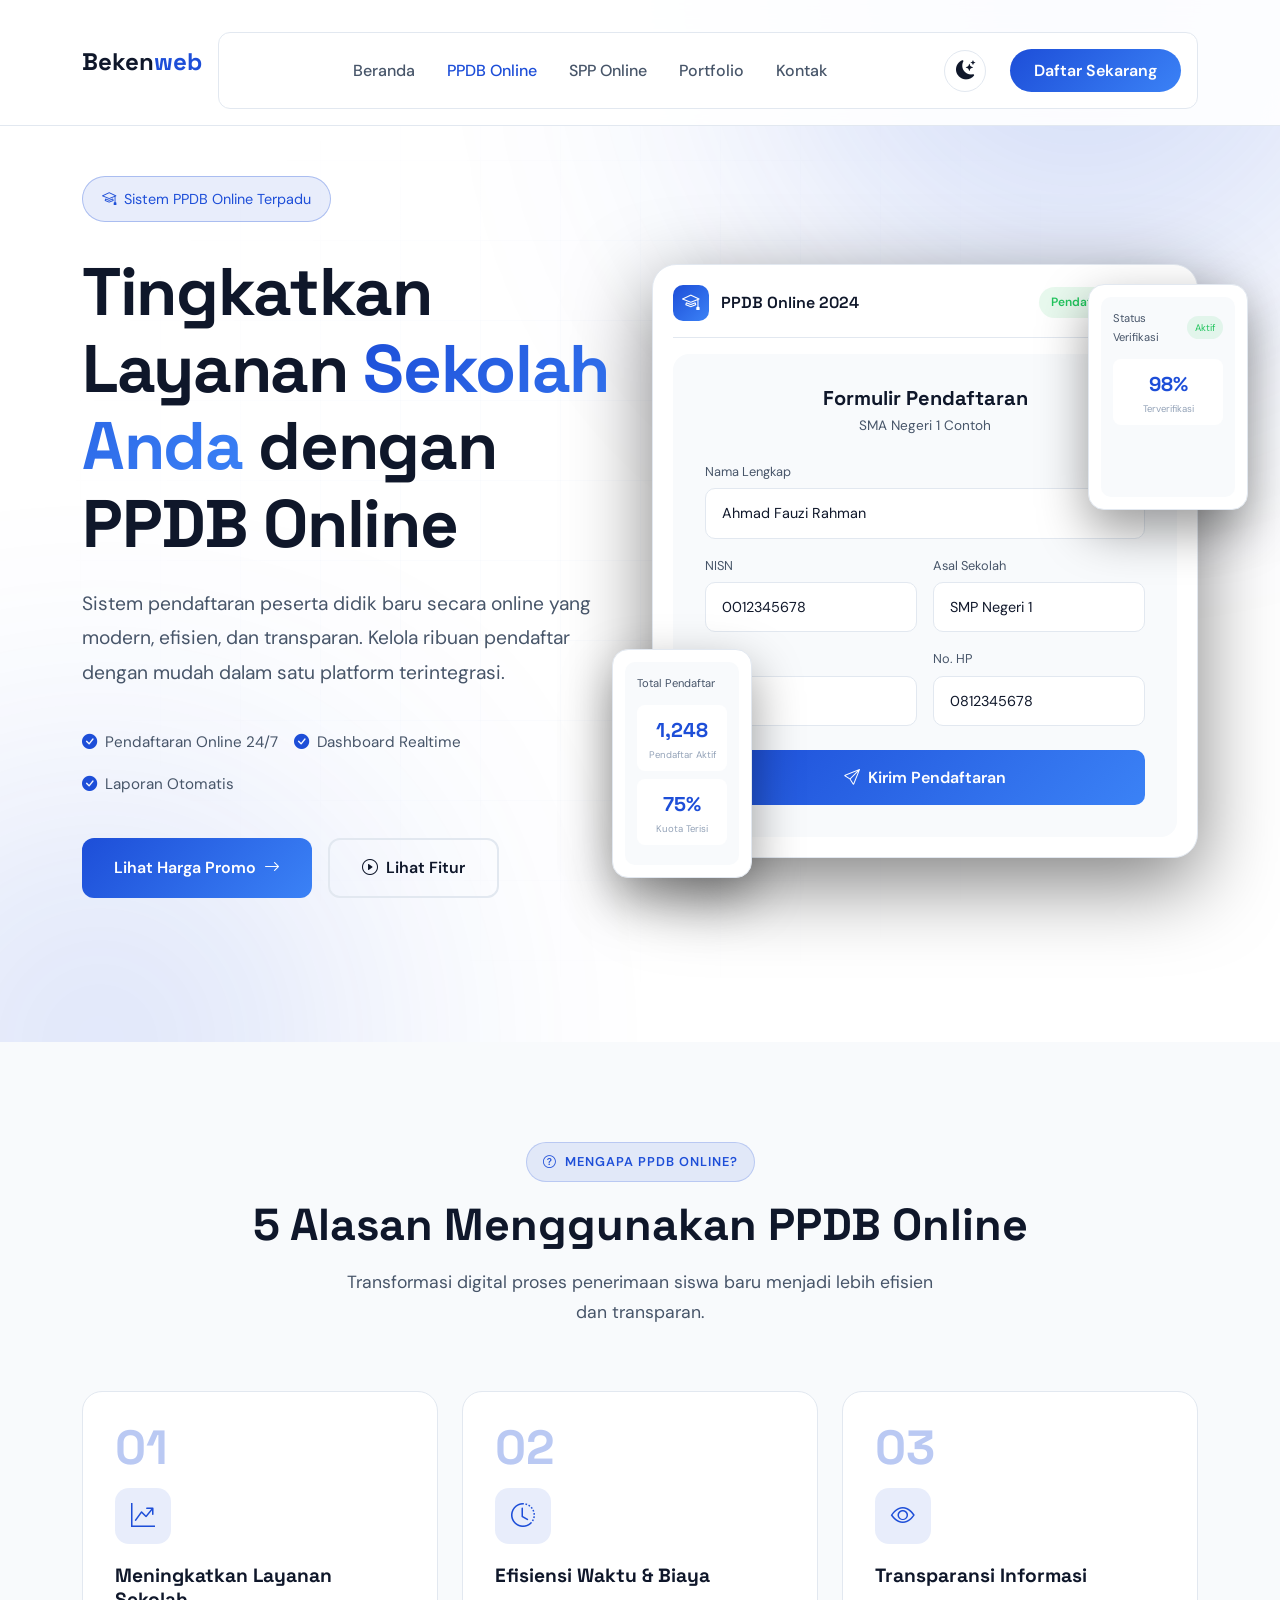
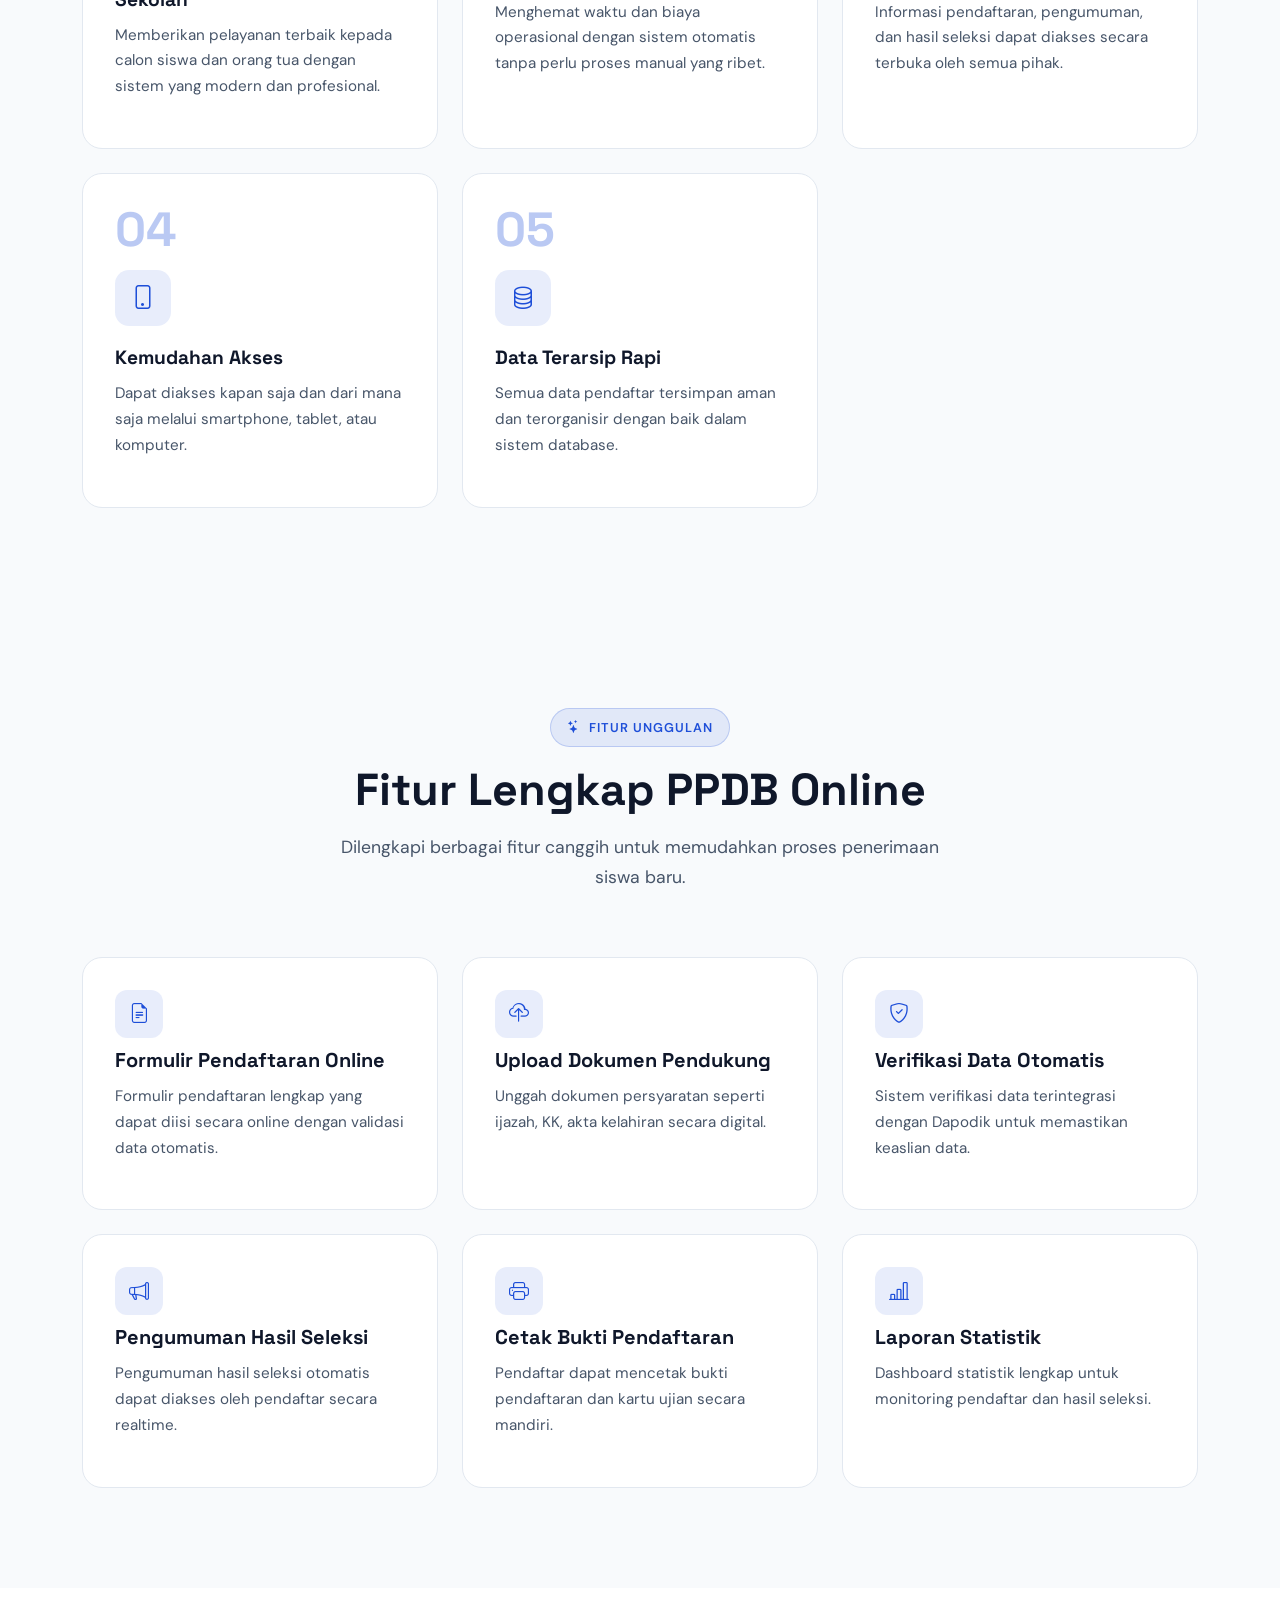
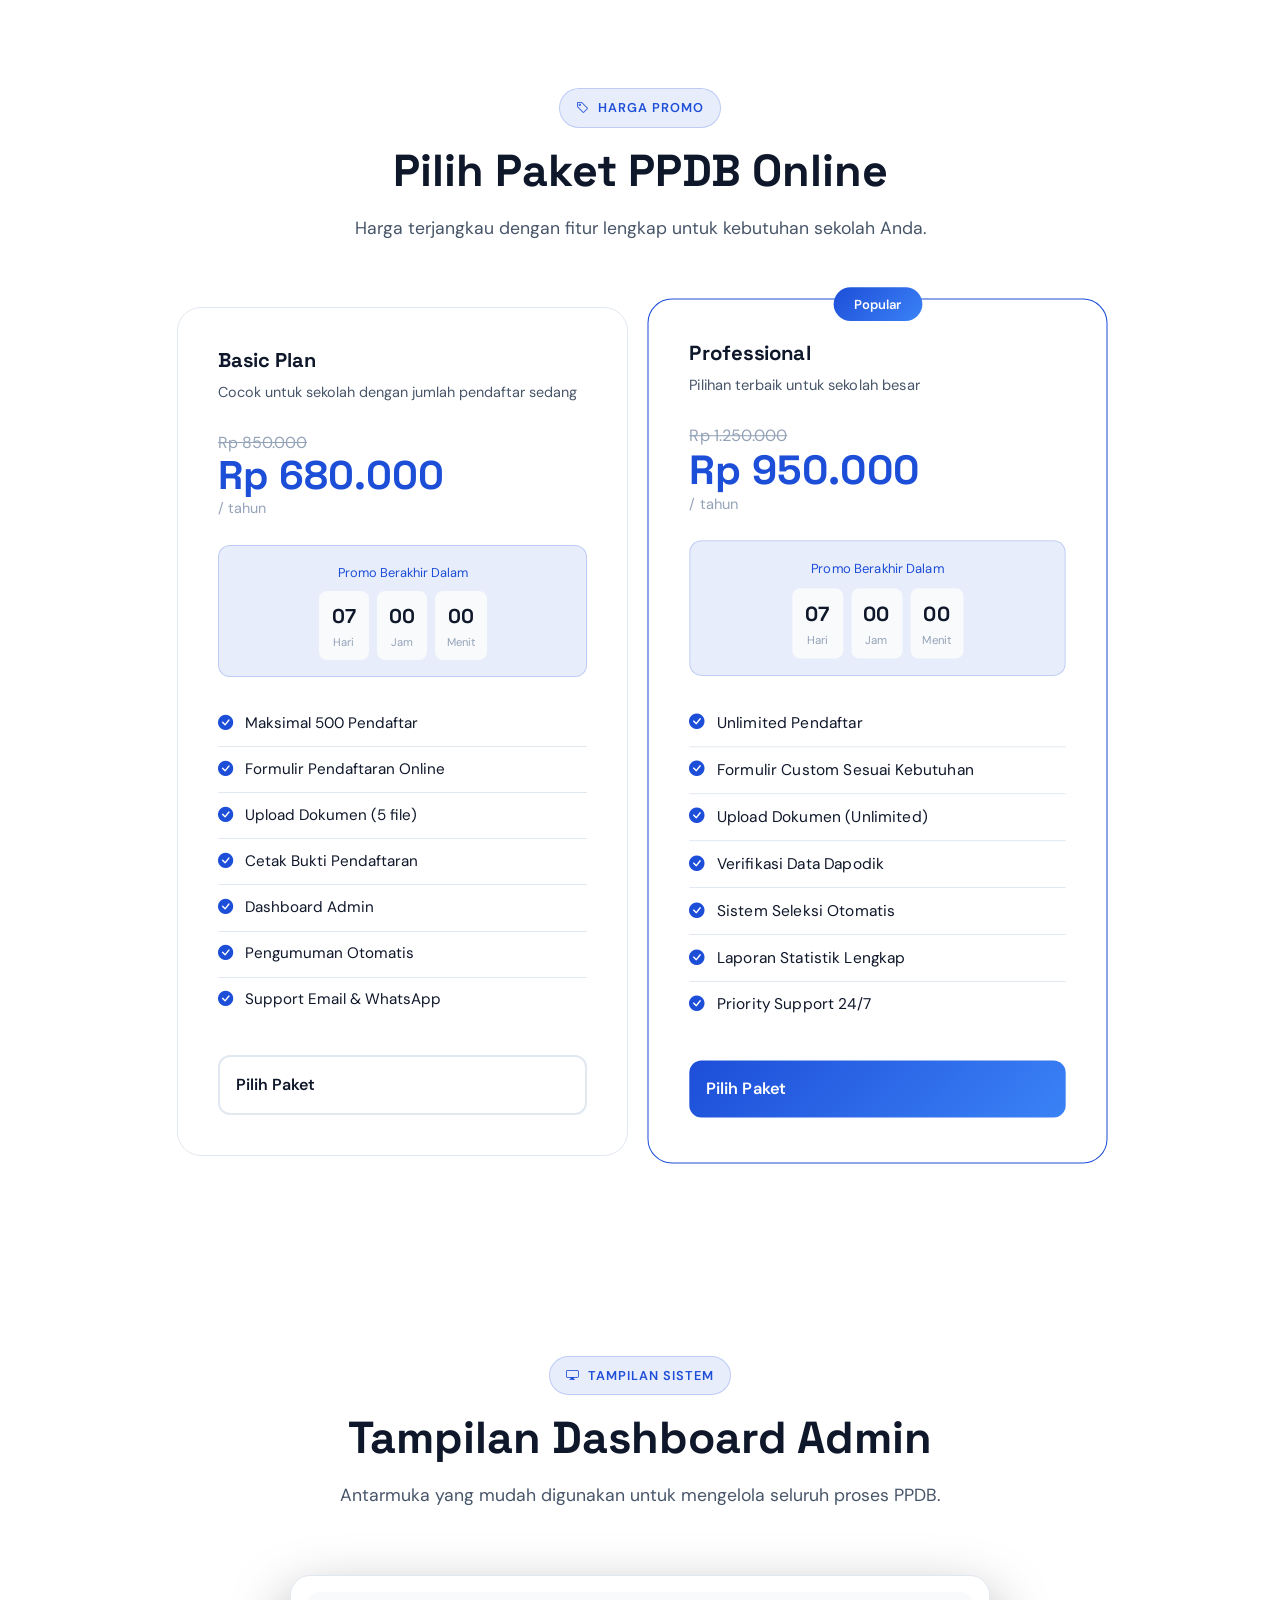
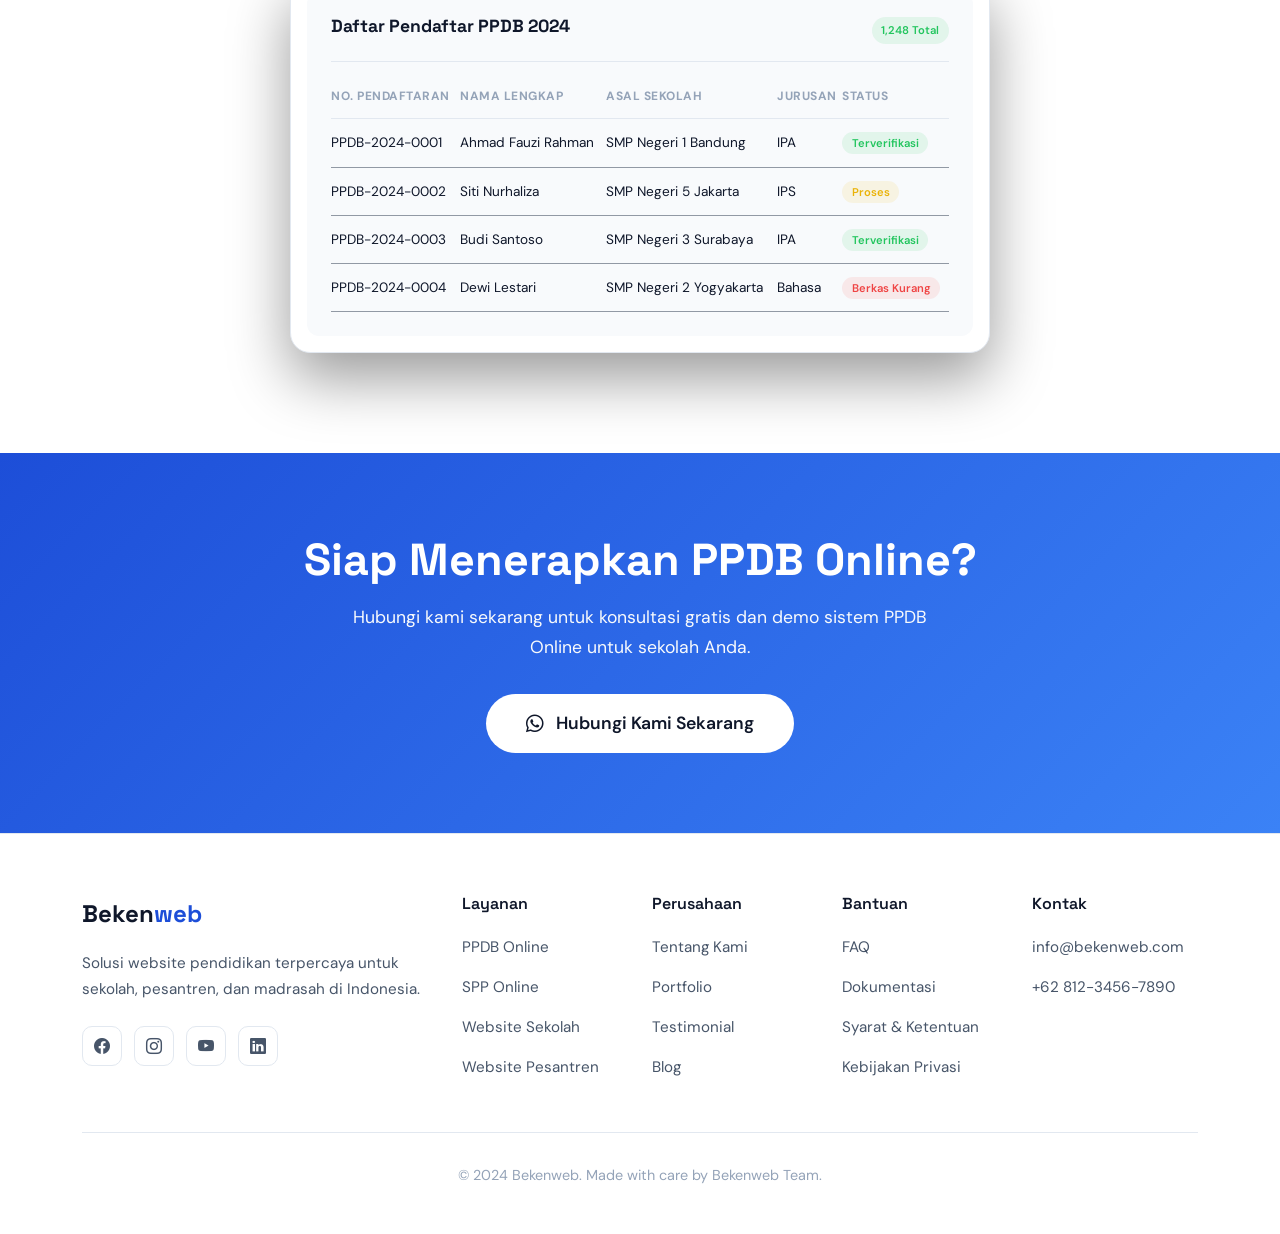
==== commit 9595e603: "feat: Update accent colors to blue shades, refactor CSS to use a new accent RGB variable, and change" ====
--- a/ppdb-online.html
+++ b/ppdb-online.html
@@ -9,7 +9,7 @@
     <link href="https://fonts.googleapis.com/css2?family=Space+Grotesk:wght@400;500;600;700&family=DM+Sans:wght@400;500;600;700&display=swap" rel="stylesheet">
     <link rel="stylesheet" href="style/main.css">
     <script>
-        const savedTheme = localStorage.getItem('theme') || 'dark';
+        const savedTheme = localStorage.getItem('theme') || 'light';
         document.documentElement.setAttribute('data-theme', savedTheme);
     </script>
 </head>
--- a/style/main.css
+++ b/style/main.css
@@ -3,13 +3,14 @@
     --bg-primary: #0a0f1a;
     --bg-secondary: #111827;
     --bg-card: #1a2332;
-    --accent: #00d4aa;
-    --accent-secondary: #0891b2;
+    --accent: #1d4ed8;
+    --accent-rgb: 29, 78, 216;
+    --accent-secondary: #3b82f6;
     --text-primary: #f1f5f9;
     --text-secondary: #94a3b8;
     --text-muted: #64748b;
     --border-color: #2d3a4f;
-    --gradient-1: linear-gradient(135deg, #00d4aa 0%, #0891b2 100%);
+    --gradient-1: linear-gradient(135deg, var(--accent) 0%, var(--accent-secondary) 100%);
     --card-shadow: 0 10px 30px rgba(0, 0, 0, 0.3);
     --nav-bg: rgba(10, 15, 26, 0.9);
     --overlay-bg: rgba(10, 15, 26, 0.8);
@@ -100,7 +101,7 @@
 
 .btn-nav:hover {
     transform: translateY(-2px);
-    box-shadow: 0 8px 25px rgba(0, 212, 170, 0.4);
+    box-shadow: 0 8px 25px rgba(var(--accent-rgb), 0.4);
     color: var(--bg-primary);
 }
 
@@ -146,8 +147,8 @@
     position: absolute;
     inset: 0;
     background-image:
-    linear-gradient(rgba(0, 212, 170, 0.03) 1px, transparent 1px),
-    linear-gradient(90deg, rgba(0, 212, 170, 0.03) 1px, transparent 1px);
+    linear-gradient(rgba(var(--accent-rgb), 0.03) 1px, transparent 1px),
+    linear-gradient(90deg, rgba(var(--accent-rgb), 0.03) 1px, transparent 1px);
     background-size: 80px 80px;
     mask-image: radial-gradient(ellipse at center, black 30%, transparent 70%);
 }
@@ -161,8 +162,8 @@
     display: inline-flex;
     align-items: center;
     gap: 0.5rem;
-    background: rgba(0, 212, 170, 0.1);
-    border: 1px solid rgba(0, 212, 170, 0.3);
+    background: rgba(var(--accent-rgb), 0.1);
+    border: 1px solid rgba(var(--accent-rgb), 0.3);
     padding: 0.6rem 1.2rem;
     border-radius: 50px;
     font-size: 0.9rem;
@@ -217,7 +218,7 @@
 
 .btn-primary-custom:hover {
     transform: translateY(-3px);
-    box-shadow: 0 12px 35px rgba(0, 212, 170, 0.4);
+    box-shadow: 0 12px 35px rgba(var(--accent-rgb), 0.4);
     color: var(--bg-primary);
 }
 
@@ -239,7 +240,7 @@
 .btn-secondary-custom:hover {
     border-color: var(--accent);
     color: var(--accent);
-    background: rgba(0, 212, 170, 0.05);
+    background: rgba(var(--accent-rgb), 0.05);
 }
 
 .hero-stats {
@@ -324,7 +325,7 @@
 .mockup-icon {
     width: 70px;
     height: 70px;
-    background: rgba(0, 212, 170, 0.15);
+    background: rgba(var(--accent-rgb), 0.15);
     border-radius: 18px;
     display: flex;
     align-items: center;
@@ -473,8 +474,8 @@
     display: inline-flex;
     align-items: center;
     gap: 0.5rem;
-    background: rgba(0, 212, 170, 0.1);
-    border: 1px solid rgba(0, 212, 170, 0.2);
+    background: rgba(var(--accent-rgb), 0.1);
+    border: 1px solid rgba(var(--accent-rgb), 0.2);
     padding: 0.5rem 1rem;
     border-radius: 50px;
     font-size: 0.8rem;
@@ -560,7 +561,7 @@
 
 .service-card:hover {
     transform: translateY(-8px);
-    border-color: rgba(0, 212, 170, 0.3);
+    border-color: rgba(var(--accent-rgb), 0.3);
     box-shadow: 0 20px 50px rgba(0, 0, 0, 0.3);
 }
 
@@ -571,7 +572,7 @@
 .service-icon {
     width: 70px;
     height: 70px;
-    background: rgba(0, 212, 170, 0.1);
+    background: rgba(var(--accent-rgb), 0.1);
     border-radius: 18px;
     display: flex;
     align-items: center;
@@ -583,7 +584,7 @@
 .service-card:hover .service-icon {
     width: 70px;
     height: 70px;
-    background: rgba(0, 212, 170, 0.1);
+    background: rgba(var(--accent-rgb), 0.1);
     border-radius: 18px;
     display: flex;
     align-items: center;
@@ -653,14 +654,14 @@
 }
 
 .feature-item:hover {
-    border-color: rgba(0, 212, 170, 0.3);
+    border-color: rgba(var(--accent-rgb), 0.3);
 }
 
 .feature-icon {
     width: 48px;
     height: 48px;
     min-width: 48px;
-    background: rgba(0, 212, 170, 0.1);
+    background: rgba(var(--accent-rgb), 0.1);
     border-radius: 12px;
     margin-bottom: 10px;
     display: flex;
@@ -792,8 +793,8 @@
 }
 
 .countdown-box {
-    background: rgba(0, 212, 170, 0.1);
-    border: 1px solid rgba(0, 212, 170, 0.2);
+    background: rgba(var(--accent-rgb), 0.1);
+    border: 1px solid rgba(var(--accent-rgb), 0.2);
     border-radius: 12px;
     padding: 1rem;
     text-align: center;
@@ -846,7 +847,7 @@
 
 .portfolio-card:hover {
     transform: translateY(-8px);
-    border-color: rgba(0, 212, 170, 0.3);
+    border-color: rgba(var(--accent-rgb), 0.3);
 }
 
 .portfolio-image {
@@ -1029,7 +1030,7 @@
     width: 50px;
     height: 50px;
     min-width: 50px;
-    background: rgba(0, 212, 170, 0.1);
+    background: rgba(var(--accent-rgb), 0.1);
     border-radius: 12px;
     display: flex;
     align-items: center;
@@ -1076,7 +1077,7 @@
 .form-control:focus {
     background: var(--bg-secondary);
     border-color: var(--accent);
-    box-shadow: 0 0 0 3px rgba(0, 212, 170, 0.1);
+    box-shadow: 0 0 0 3px rgba(var(--accent-rgb), 0.1);
     color: var(--text-primary);
 }
 
@@ -1215,7 +1216,7 @@
     color: var(--bg-primary);
     font-size: 0.9rem;
     margin-top: 0.2rem;
-    box-shadow: 0 4px 15px rgba(0, 212, 170, 0.3);
+    box-shadow: 0 4px 15px rgba(var(--accent-rgb), 0.3);
 }
 
 .feature-list-check h5 {
@@ -1271,7 +1272,7 @@
 .gallery-item:hover {
     transform: translateY(-5px);
     border-color: var(--accent);
-    box-shadow: 0 10px 30px rgba(0, 212, 170, 0.15);
+    box-shadow: 0 10px 30px rgba(var(--accent-rgb), 0.15);
 }
 
 .nav-link.active {
@@ -1501,7 +1502,7 @@
 
 .reason-card:hover {
     transform: translateY(-5px);
-    border-color: rgba(0, 212, 170, 0.3);
+    border-color: rgba(var(--accent-rgb), 0.3);
 }
 
 .reason-card:hover::before {
@@ -1521,7 +1522,7 @@
 .reason-icon {
     width: 56px;
     height: 56px;
-    background: rgba(0, 212, 170, 0.1);
+    background: rgba(var(--accent-rgb), 0.1);
     border-radius: 14px;
     display: flex;
     align-items: center;
@@ -1567,7 +1568,7 @@
 
 .feature-card:hover {
     transform: translateY(-5px);
-    border-color: rgba(0, 212, 170, 0.3);
+    border-color: rgba(var(--accent-rgb), 0.3);
     box-shadow: 0 20px 40px rgba(0, 0, 0, 0.3);
 }
 
@@ -1732,7 +1733,7 @@
 .mockup-amount {
     text-align: center;
     padding: 1rem;
-    background: rgba(0, 212, 170, 0.1);
+    background: rgba(var(--accent-rgb), 0.1);
     border-radius: 12px;
     margin-bottom: 1rem;
 }
@@ -1790,7 +1791,7 @@
 
 .benefit-card:hover {
     transform: translateY(-5px);
-    border-color: rgba(0, 212, 170, 0.3);
+    border-color: rgba(var(--accent-rgb), 0.3);
 }
 
 .benefit-card:hover::before {
@@ -1810,7 +1811,7 @@
 .benefit-icon {
     width: 56px;
     height: 56px;
-    background: rgba(0, 212, 170, 0.1);
+    background: rgba(var(--accent-rgb), 0.1);
     border-radius: 14px;
     display: flex;
     align-items: center;
@@ -1925,7 +1926,7 @@
 }
 
 .service-tag {
-    background: rgba(0, 212, 170, 0.1);
+    background: rgba(var(--accent-rgb), 0.1);
     color: var(--accent);
     padding: 0.35rem 0.75rem;
     border-radius: 50px;
@@ -2009,7 +2010,7 @@
 }
 
 .page-link:hover {
-    background: rgba(0, 212, 170, 0.1);
+    background: rgba(var(--accent-rgb), 0.1);
     border-color: var(--accent);
     color: var(--accent);
 }
@@ -2057,7 +2058,7 @@
 .modal-service-icon {
     width: 80px;
     height: 80px;
-    background: rgba(0, 212, 170, 0.1);
+    background: rgba(var(--accent-rgb), 0.1);
     border-radius: 20px;
     display: flex;
     align-items: center;
@@ -2107,8 +2108,8 @@
 }
 
 .modal-price-box {
-    background: rgba(0, 212, 170, 0.1);
-    border: 1px solid rgba(0, 212, 170, 0.2);
+    background: rgba(var(--accent-rgb), 0.1);
+    border: 1px solid rgba(var(--accent-rgb), 0.2);
     border-radius: 16px;
     padding: 1.5rem;
     margin-bottom: 1.5rem;
@@ -2155,7 +2156,7 @@
 
 .btn-modal-primary:hover {
     transform: translateY(-2px);
-    box-shadow: 0 8px 25px rgba(0, 212, 170, 0.4);
+    box-shadow: 0 8px 25px rgba(var(--accent-rgb), 0.4);
     color: var(--bg-primary);
 }
 
@@ -2188,7 +2189,7 @@
 .no-results-icon {
     width: 80px;
     height: 80px;
-    background: rgba(0, 212, 170, 0.1);
+    background: rgba(var(--accent-rgb), 0.1);
     border-radius: 50%;
     display: flex;
     align-items: center;
@@ -2321,13 +2322,13 @@
 
 .sidebar-menu a:hover {
     color: var(--accent);
-    background: rgba(0, 212, 170, 0.05);
+    background: rgba(var(--accent-rgb), 0.05);
     border-left-color: var(--accent);
 }
 
 .sidebar-menu a.active {
     color: var(--accent);
-    background: rgba(0, 212, 170, 0.1);
+    background: rgba(var(--accent-rgb), 0.1);
     border-left-color: var(--accent);
 }
 
@@ -2395,8 +2396,8 @@
 
 /* Highlight Box */
 .highlight-box {
-    background: rgba(0, 212, 170, 0.1);
-    border: 1px solid rgba(0, 212, 170, 0.2);
+    background: rgba(var(--accent-rgb), 0.1);
+    border: 1px solid rgba(var(--accent-rgb), 0.2);
     border-radius: 12px;
     padding: 1.25rem;
     margin: 1.5rem 0;
@@ -2490,7 +2491,7 @@
 
 .toc-content a:hover {
     color: var(--accent);
-    background: rgba(0, 212, 170, 0.05);
+    background: rgba(var(--accent-rgb), 0.05);
 }
 
 /* ==========================================
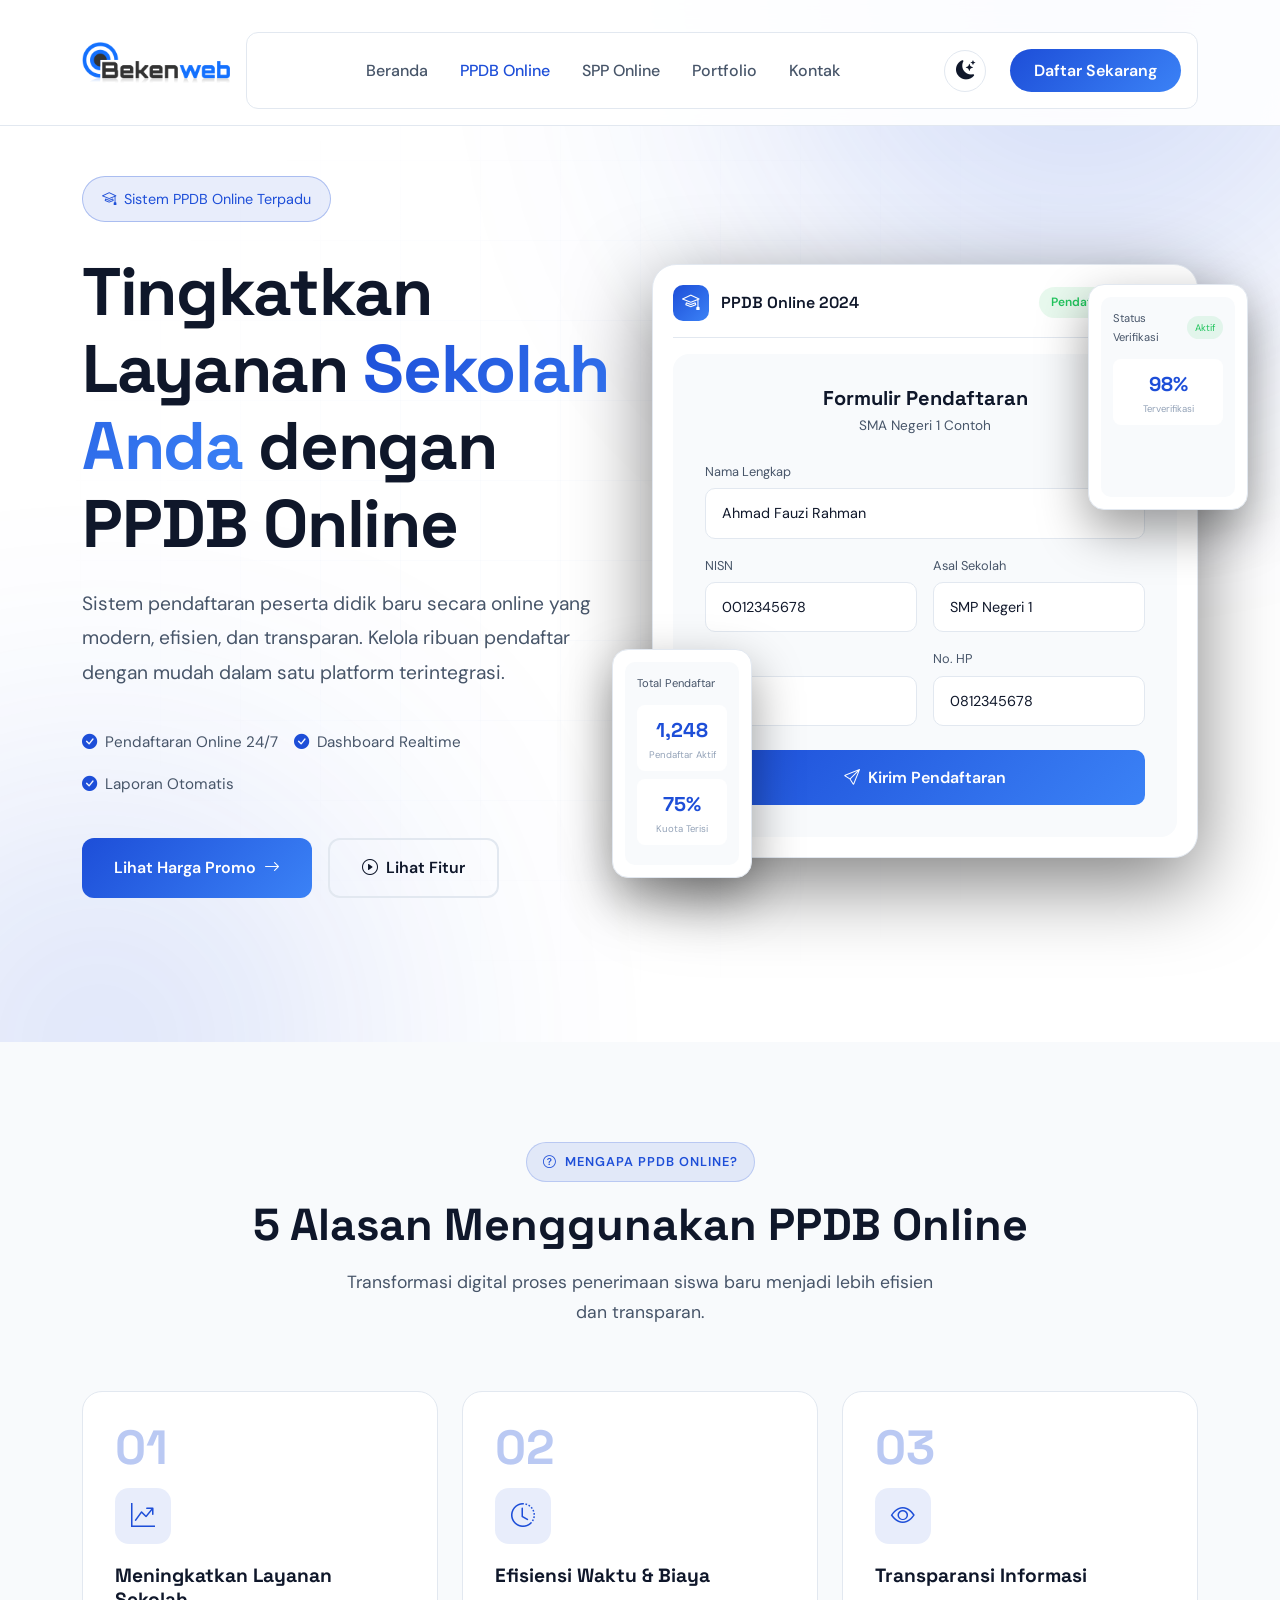
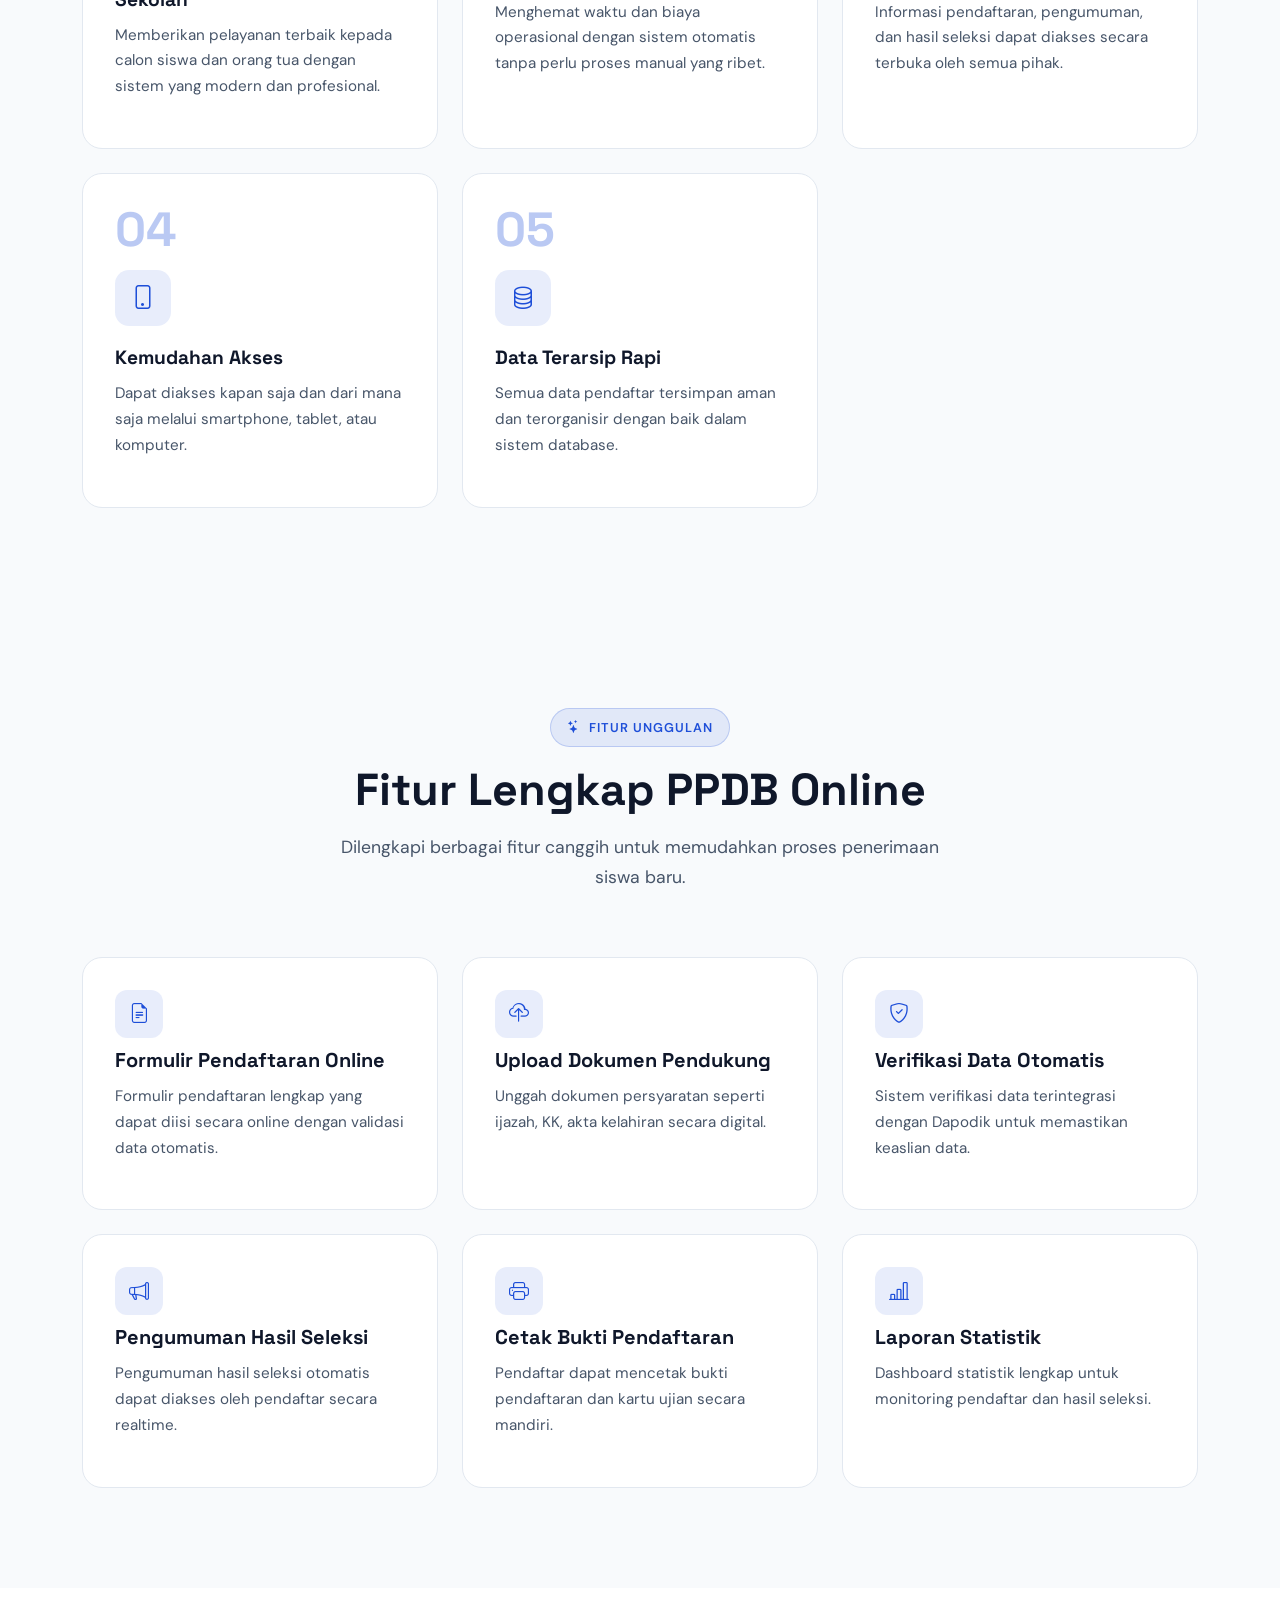
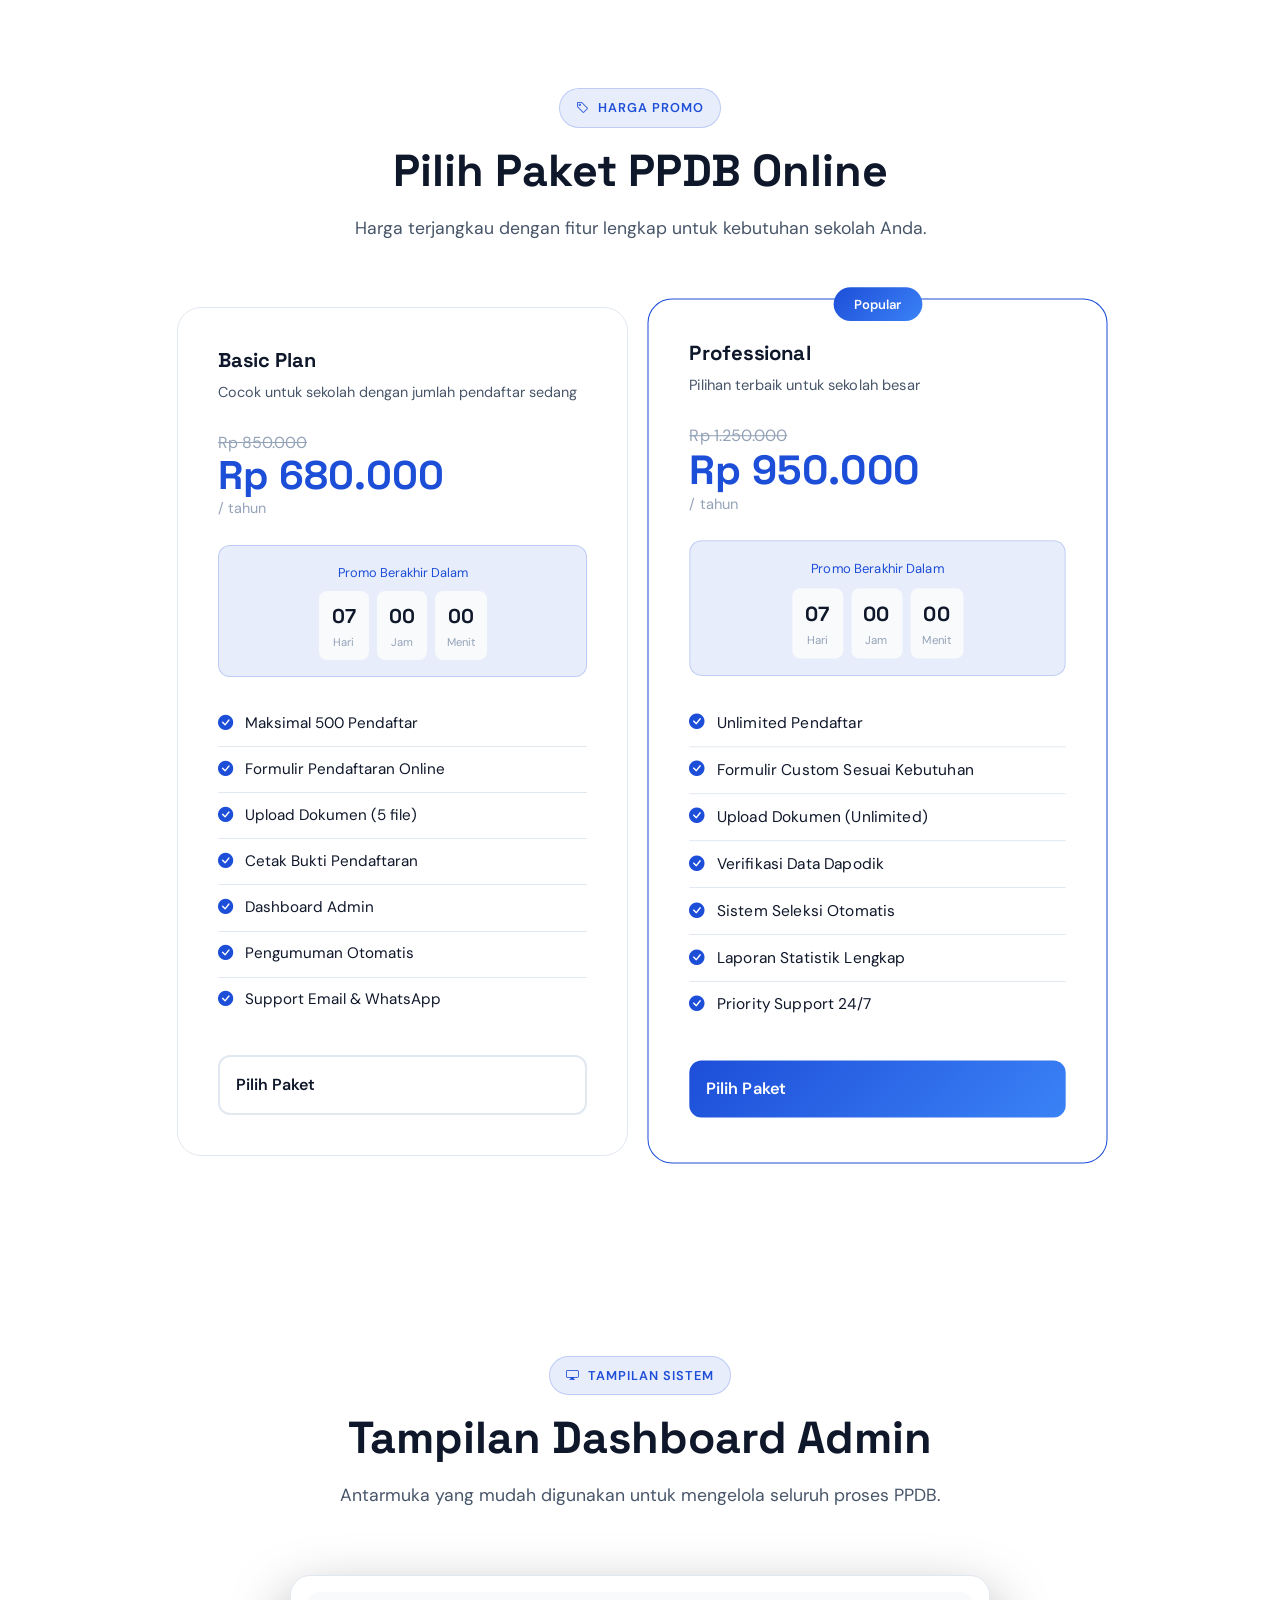
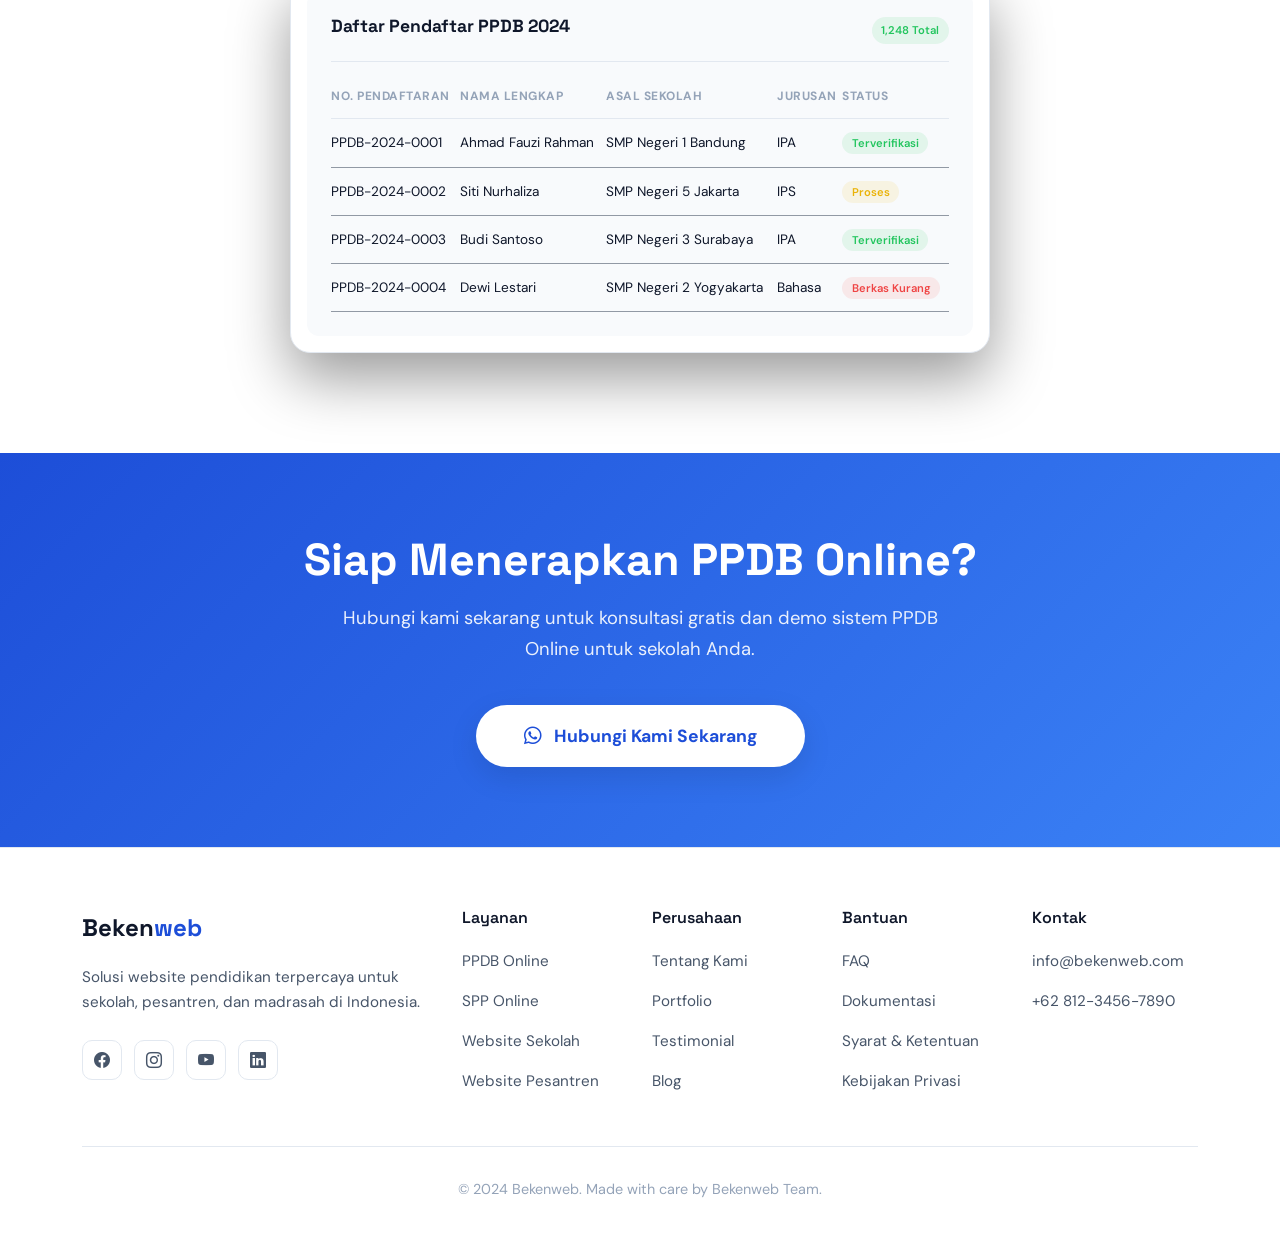
==== commit 550c18c0: "feat: Introduce favicon and image-based navbar logo, and enhance CTA section styling." ====
--- a/ppdb-online.html
+++ b/ppdb-online.html
@@ -4,6 +4,7 @@
     <meta charset="UTF-8">
     <meta name="viewport" content="width=device-width, initial-scale=1.0">
     <title>PPDB Online - Bekenweb</title>
+    <link rel="icon" type="image/png" href="assets/favicon.png">
     <link href="https://cdn.jsdelivr.net/npm/bootstrap@5.3.2/dist/css/bootstrap.min.css" rel="stylesheet">
     <link href="https://cdn.jsdelivr.net/npm/bootstrap-icons@1.11.1/font/bootstrap-icons.css" rel="stylesheet">
     <link href="https://fonts.googleapis.com/css2?family=Space+Grotesk:wght@400;500;600;700&family=DM+Sans:wght@400;500;600;700&display=swap" rel="stylesheet">
@@ -17,7 +18,9 @@
     <!-- Navbar -->
     <nav class="navbar navbar-expand-lg navbar-custom fixed-top">
         <div class="container">
-            <a class="navbar-brand" href="index.html">Beken<span>web</span></a>
+            <a class="navbar-brand" href="index.html">
+                <img src="assets/logo.png" alt="Bekenweb Logo" class="brand-logo">
+            </a>
             <button class="navbar-toggler" type="button" data-bs-toggle="collapse" data-bs-target="#navbarNav">
                 <span class="navbar-toggler-icon"></span>
             </button>
--- a/style/main.css
+++ b/style/main.css
@@ -67,14 +67,23 @@
 }
 
 .navbar-brand {
-    font-family: 'Space Grotesk', sans-serif;
-    font-weight: 700;
-    font-size: 1.5rem;
-    color: var(--text-primary) !important;
-}
-
-.navbar-brand span {
-    color: var(--accent);
+    padding: 0;
+    display: flex;
+    align-items: center;
+}
+
+.brand-logo {
+    height: 42px;
+    width: auto;
+    max-width: 100%;
+    object-fit: contain;
+    transition: all 0.3s ease;
+}
+
+@media (max-width: 767px) {
+    .brand-logo {
+        height: 32px;
+    }
 }
 
 .nav-link {
@@ -971,34 +980,38 @@
 
 .cta-title {
     font-size: clamp(2rem, 4vw, 2.8rem);
-    color: var(--bg-primary);
+    color: #ffffff;
     margin-bottom: 1rem;
+    font-weight: 700;
 }
 
 .cta-desc {
-    color: var(--bg-secondary);
-    font-size: 1.1rem;
-    margin-bottom: 2rem;
+    color: rgba(255, 255, 255, 0.9);
+    font-size: 1.15rem;
+    margin-bottom: 2.5rem;
     max-width: 600px;
     margin-left: auto;
     margin-right: auto;
 }
 
 .btn-cta {
-    background: var(--bg-primary);
-    color: var(--text-primary);
+    background: #ffffff;
+    color: var(--accent);
     border: none;
-    padding: 1rem 2.5rem;
+    padding: 1.1rem 3rem;
     border-radius: 50px;
-    font-weight: 600;
+    font-weight: 700;
     font-size: 1.1rem;
     transition: all 0.3s ease;
     text-decoration: none;
     display: inline-block;
+    box-shadow: 0 10px 30px rgba(0, 0, 0, 0.1);
 }
 
 .btn-cta:hover {
-    background: var(--bg-secondary);
+    background: #ffffff;
+    transform: translateY(-5px);
+    box-shadow: 0 15px 40px rgba(0, 0, 0, 0.2);
     color: var(--accent);
 }
 
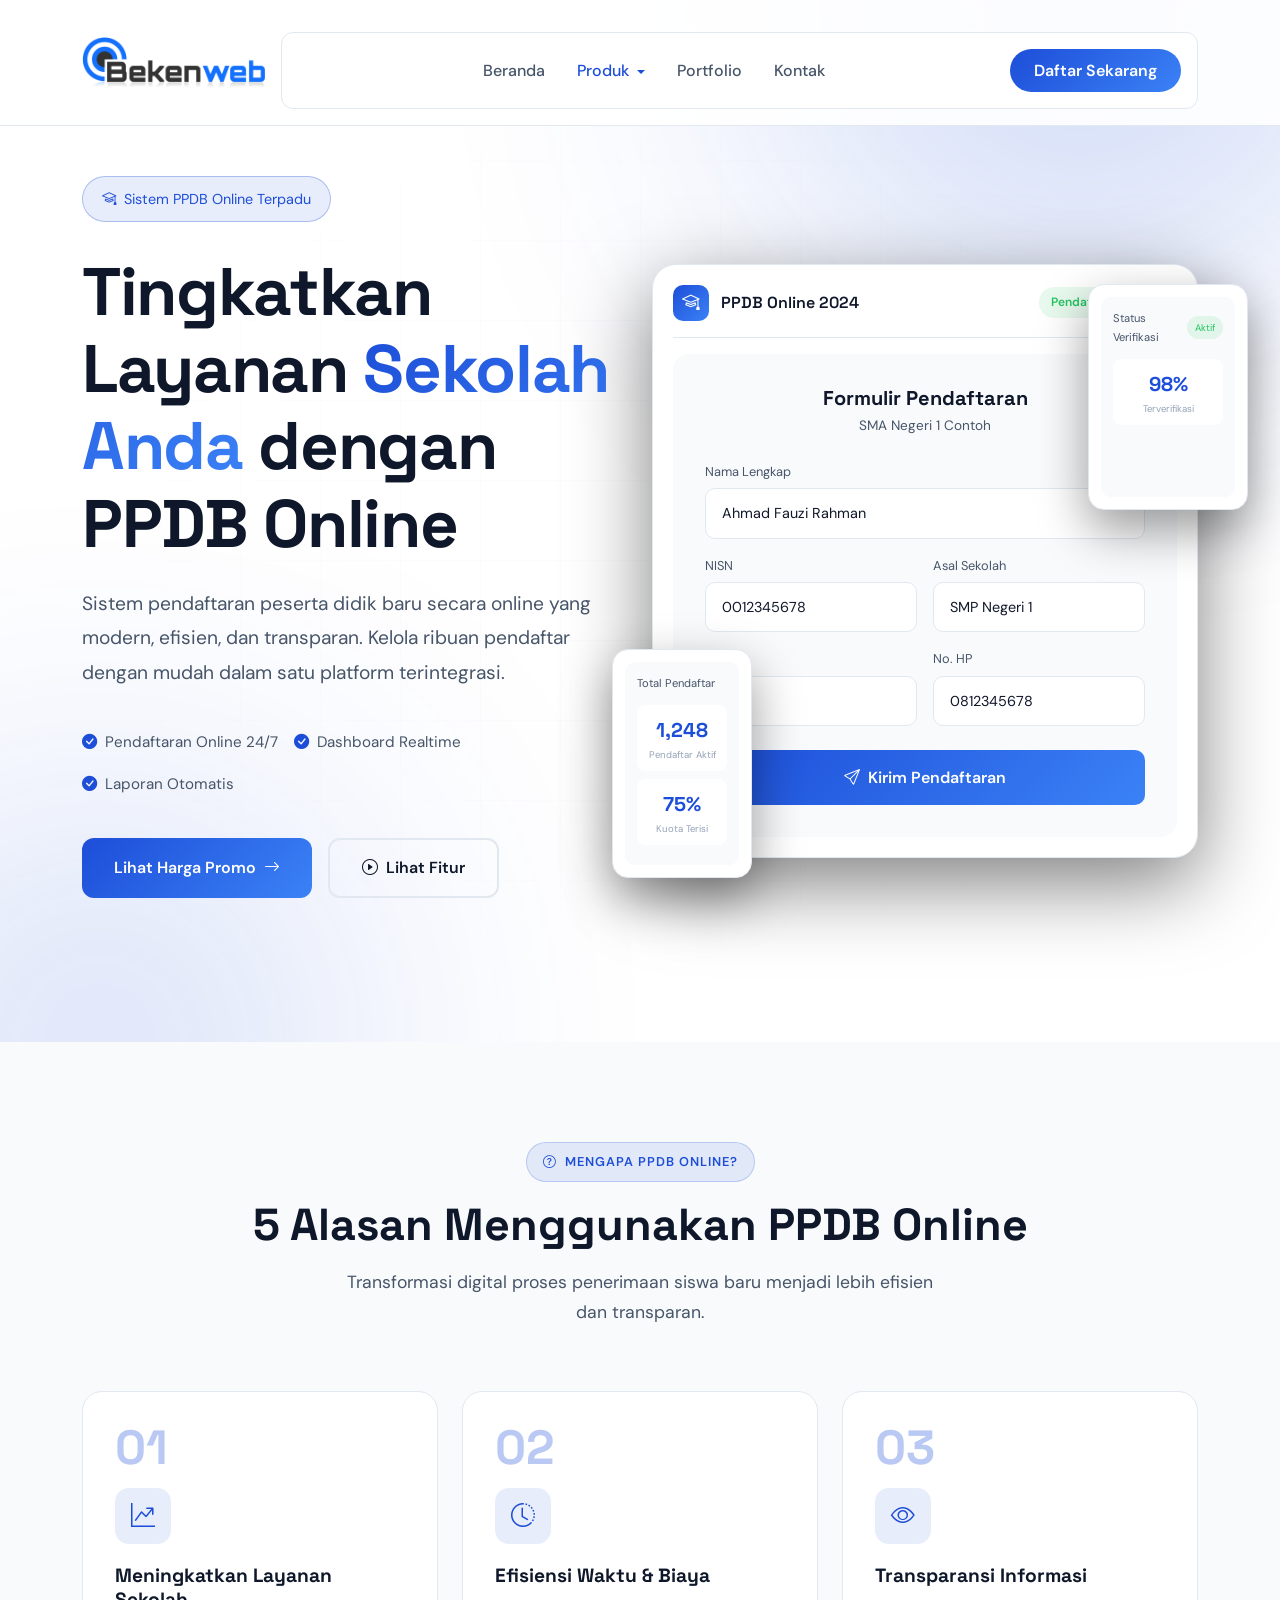
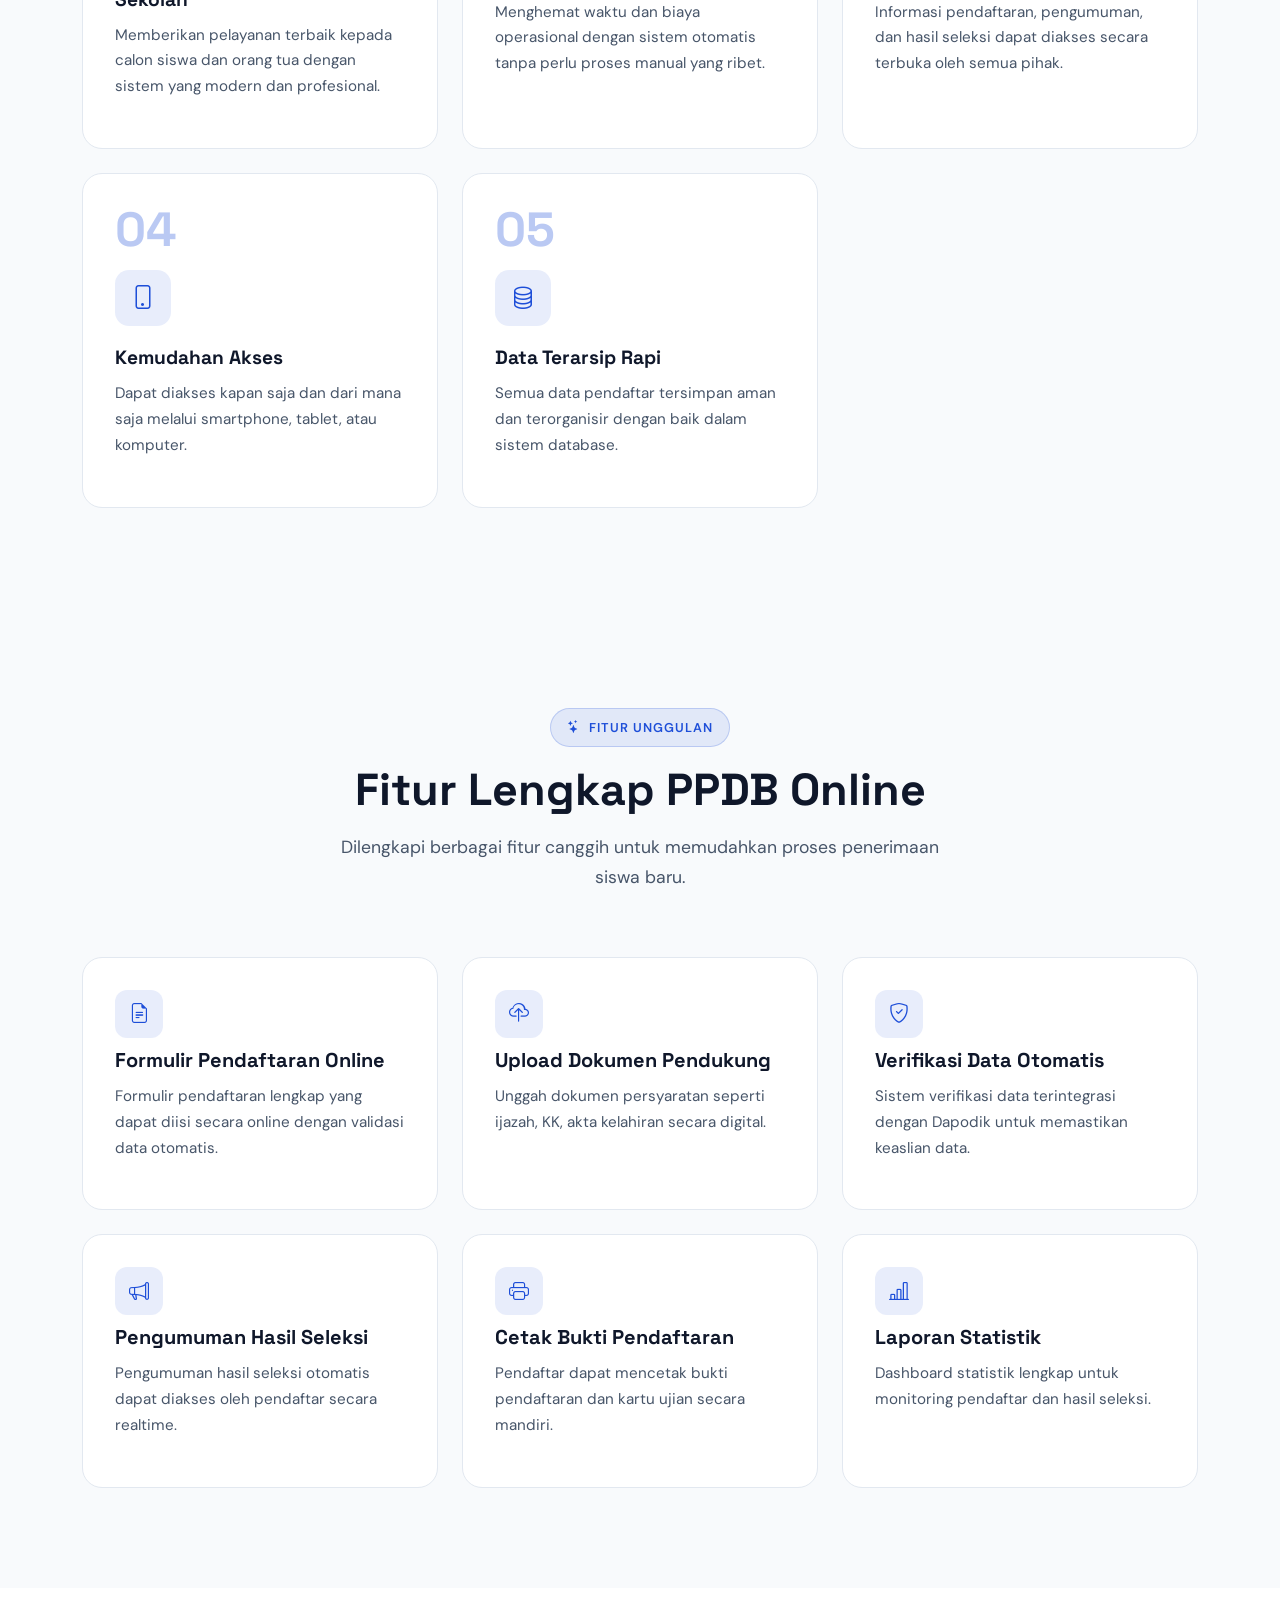
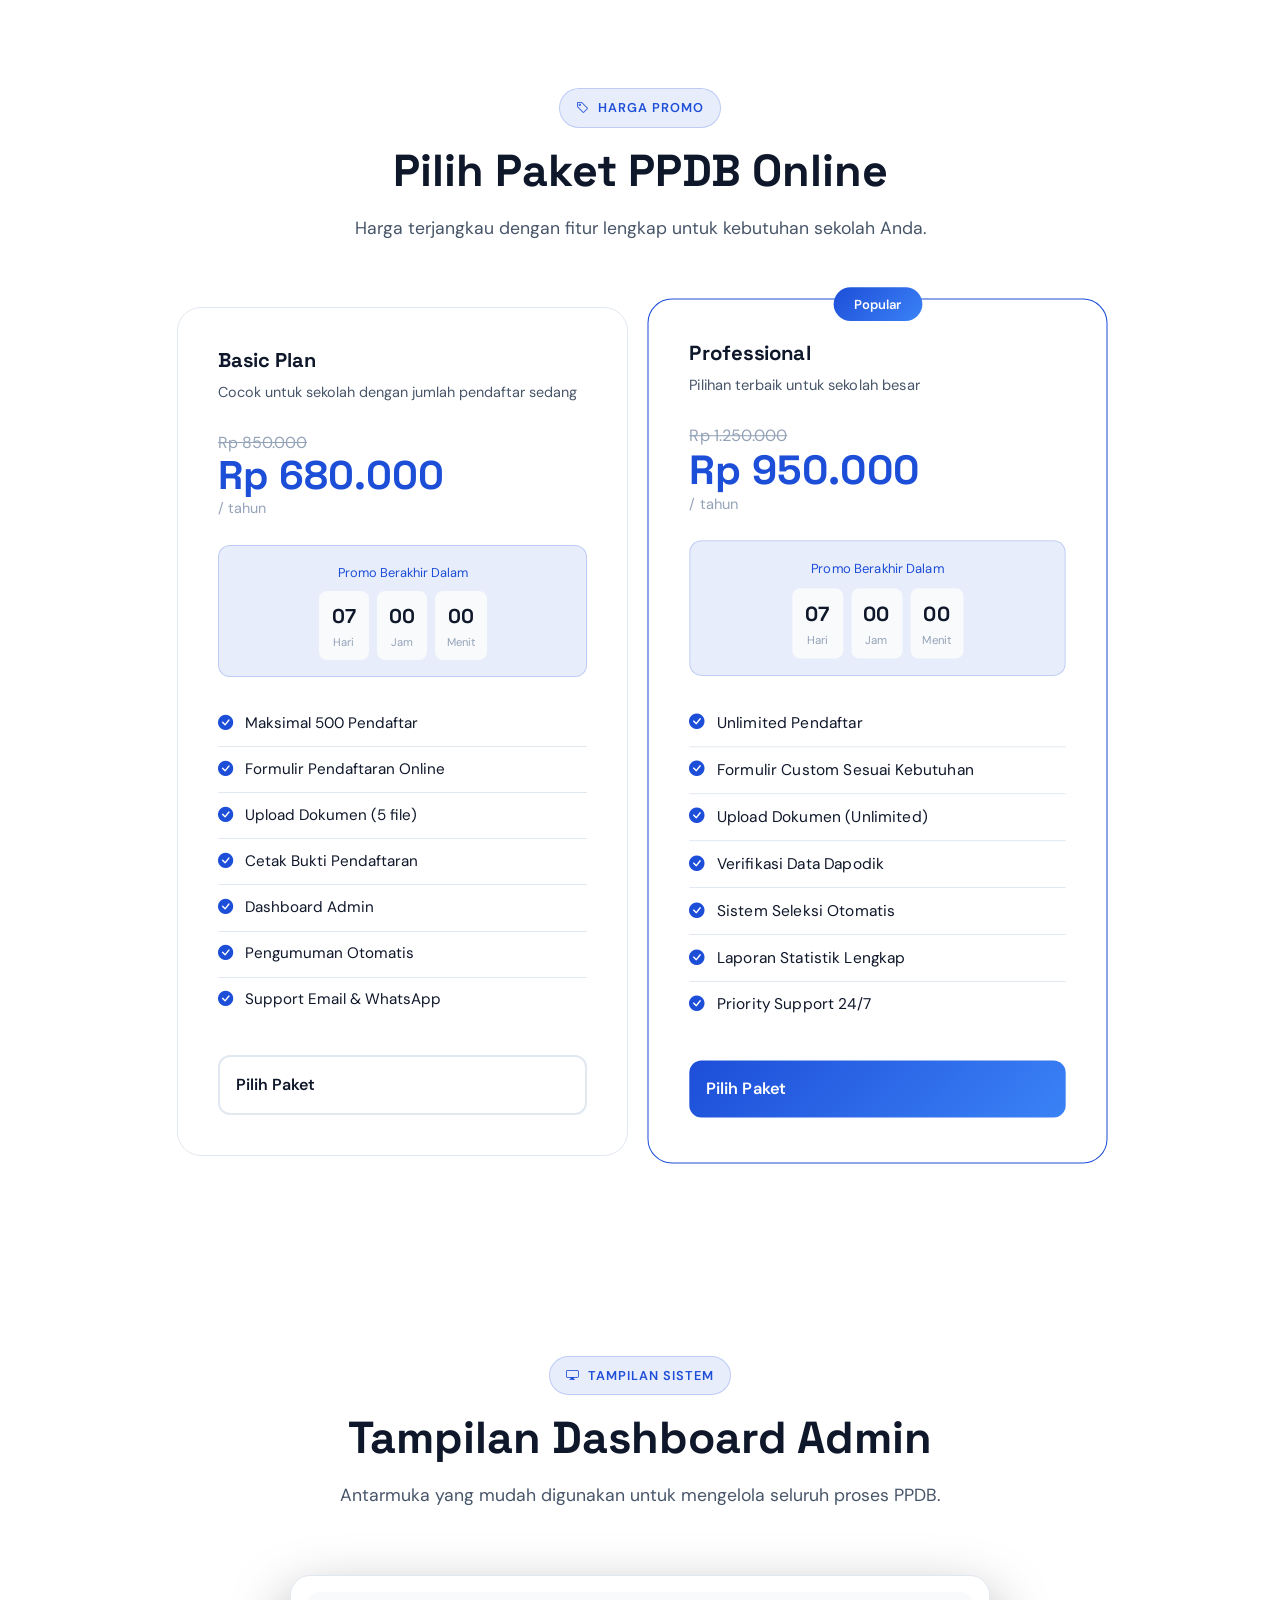
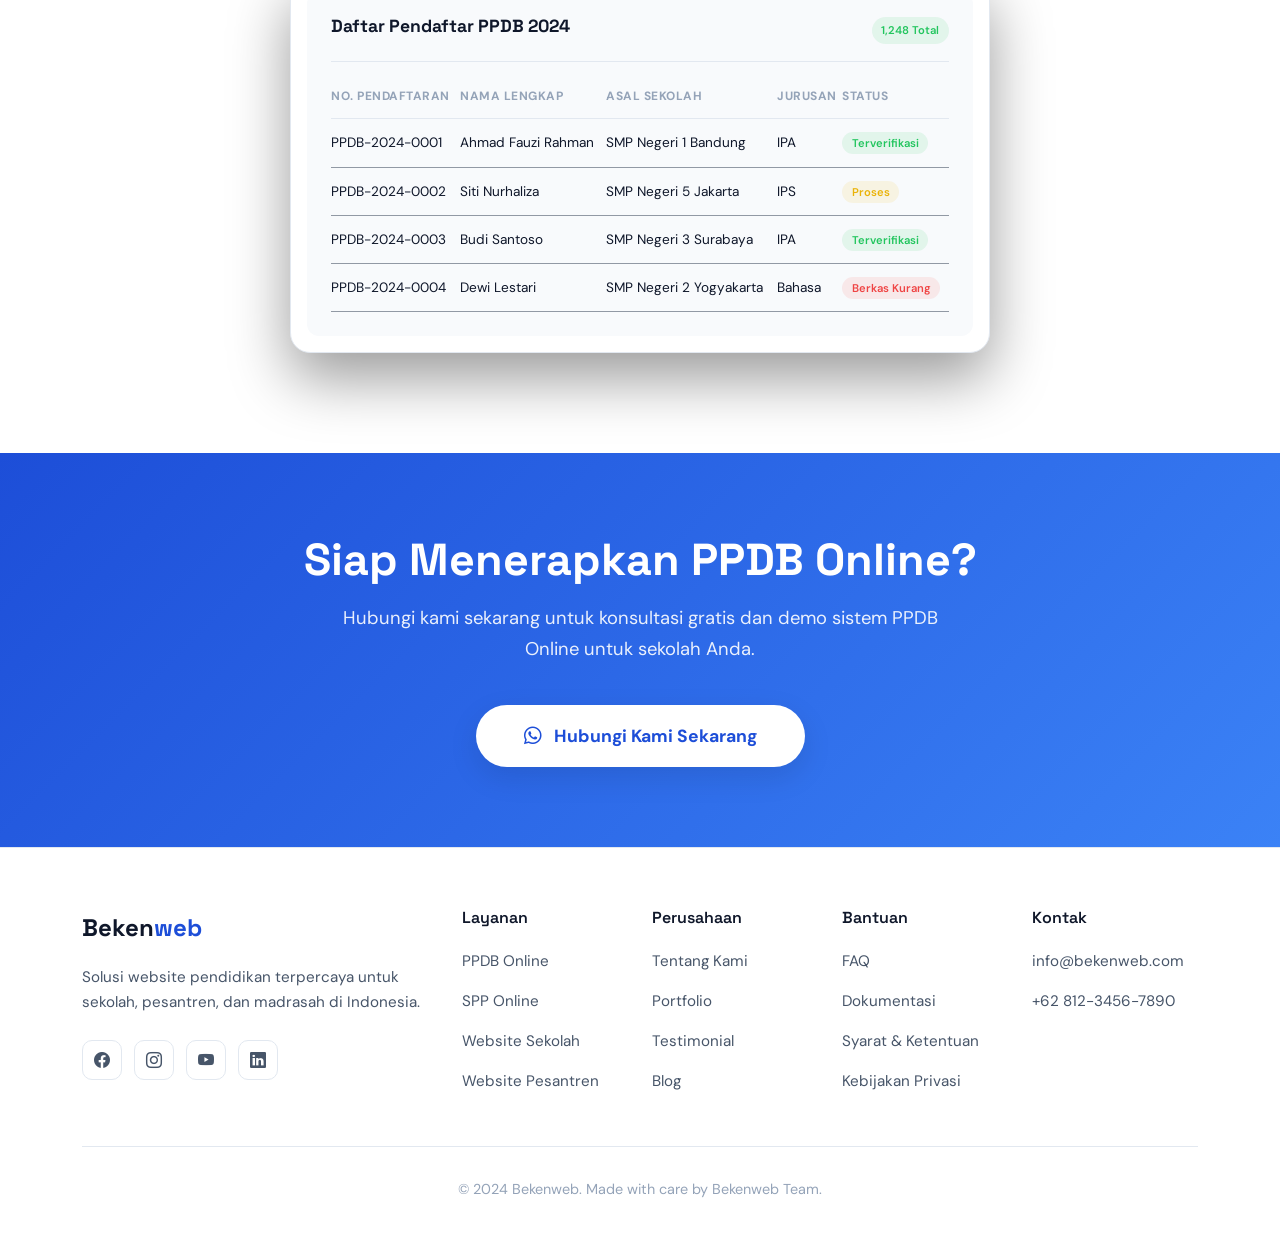
==== commit 47555abd: "feat: Implement a new "Produk" dropdown menu in the navigation, add its modern styling, and adjust t" ====
--- a/ppdb-online.html
+++ b/ppdb-online.html
@@ -29,11 +29,14 @@
                     <li class="nav-item">
                         <a class="nav-link" href="index.html">Beranda</a>
                     </li>
-                    <li class="nav-item">
-                        <a class="nav-link active" href="ppdb-online.html">PPDB Online</a>
-                    </li>
-                    <li class="nav-item">
-                        <a class="nav-link" href="spp-online.html">SPP Online</a>
+                    <li class="nav-item dropdown">
+                        <a class="nav-link dropdown-toggle active" href="#" id="produkDropdown" role="button" data-bs-toggle="dropdown" aria-expanded="false">
+                            Produk
+                        </a>
+                        <ul class="dropdown-menu" aria-labelledby="produkDropdown">
+                            <li><a class="dropdown-item active" href="ppdb-online.html">PPDB Online</a></li>
+                            <li><a class="dropdown-item" href="spp-online.html">SPP Online</a></li>
+                        </ul>
                     </li>
                     <li class="nav-item">
                         <a class="nav-link" href="index.html#portfolio">Portfolio</a>
@@ -42,10 +45,10 @@
                         <a class="nav-link" href="index.html#contact">Kontak</a>
                     </li>
                 </ul>
-                <div class="theme-toggle" id="theme-toggle" title="Ganti Tema">
+                <!-- <div class="theme-toggle" id="theme-toggle" title="Ganti Tema">
                     <i class="bi bi-sun-fill"></i>
                     <i class="bi bi-moon-stars-fill"></i>
-                </div>
+                </div> -->
                 <a href="#pricing" class="btn btn-nav">Daftar Sekarang</a>
             </div>
         </div>
--- a/style/main.css
+++ b/style/main.css
@@ -73,7 +73,7 @@
 }
 
 .brand-logo {
-    height: 42px;
+    height: 52px;
     width: auto;
     max-width: 100%;
     object-fit: contain;
@@ -82,7 +82,7 @@
 
 @media (max-width: 767px) {
     .brand-logo {
-        height: 32px;
+        height: 42px;
     }
 }
 
@@ -95,6 +95,90 @@
 
 .nav-link:hover {
     color: var(--accent) !important;
+}
+
+/* Navbar Dropdown Modern Styling */
+.dropdown-menu {
+    background: var(--bg-card);
+    backdrop-filter: blur(20px);
+    border: 1px solid var(--border-color);
+    border-radius: 16px;
+    padding: 0.8rem;
+    box-shadow: var(--card-shadow);
+    margin-top: 1rem;
+    opacity: 0;
+    visibility: hidden;
+    transform: translateY(10px);
+    transition: all 0.3s cubic-bezier(0.68, -0.55, 0.265, 1.55);
+    display: block; /* Required for transition */
+}
+
+.dropdown-menu.show {
+    opacity: 1;
+    visibility: visible;
+    transform: translateY(0);
+}
+
+.dropdown-item {
+    color: var(--text-secondary);
+    font-weight: 500;
+    padding: 0.7rem 1.2rem;
+    border-radius: 10px;
+    transition: all 0.2s ease;
+}
+
+.dropdown-item:hover {
+    background: rgba(var(--accent-rgb), 0.08);
+    color: var(--accent);
+    transform: translateX(5px);
+}
+
+.dropdown-item.active {
+    background: rgba(var(--accent-rgb), 0.12);
+    color: var(--accent);
+    font-weight: 600;
+    position: relative;
+    display: flex;
+    align-items: center;
+}
+
+.dropdown-item.active::before {
+    content: '';
+    width: 6px;
+    height: 6px;
+    background: var(--accent);
+    border-radius: 50%;
+    margin-right: 10px;
+    box-shadow: 0 0 10px rgba(var(--accent-rgb), 0.5);
+}
+
+.dropdown-toggle::after {
+    transition: transform 0.3s ease;
+    vertical-align: 0.15em;
+}
+
+.dropdown-toggle.show::after {
+    transform: rotate(180deg);
+}
+
+@media (max-width: 991px) {
+    .dropdown-menu {
+        background: transparent;
+        border: none;
+        box-shadow: none;
+        padding-left: 1.5rem;
+        margin-top: 0;
+        opacity: 1;
+        visibility: visible;
+        transform: none;
+        display: none;
+    }
+    .dropdown-menu.show {
+        display: block;
+    }
+    .dropdown-item:hover {
+        transform: none;
+    }
 }
 
 .btn-nav {
